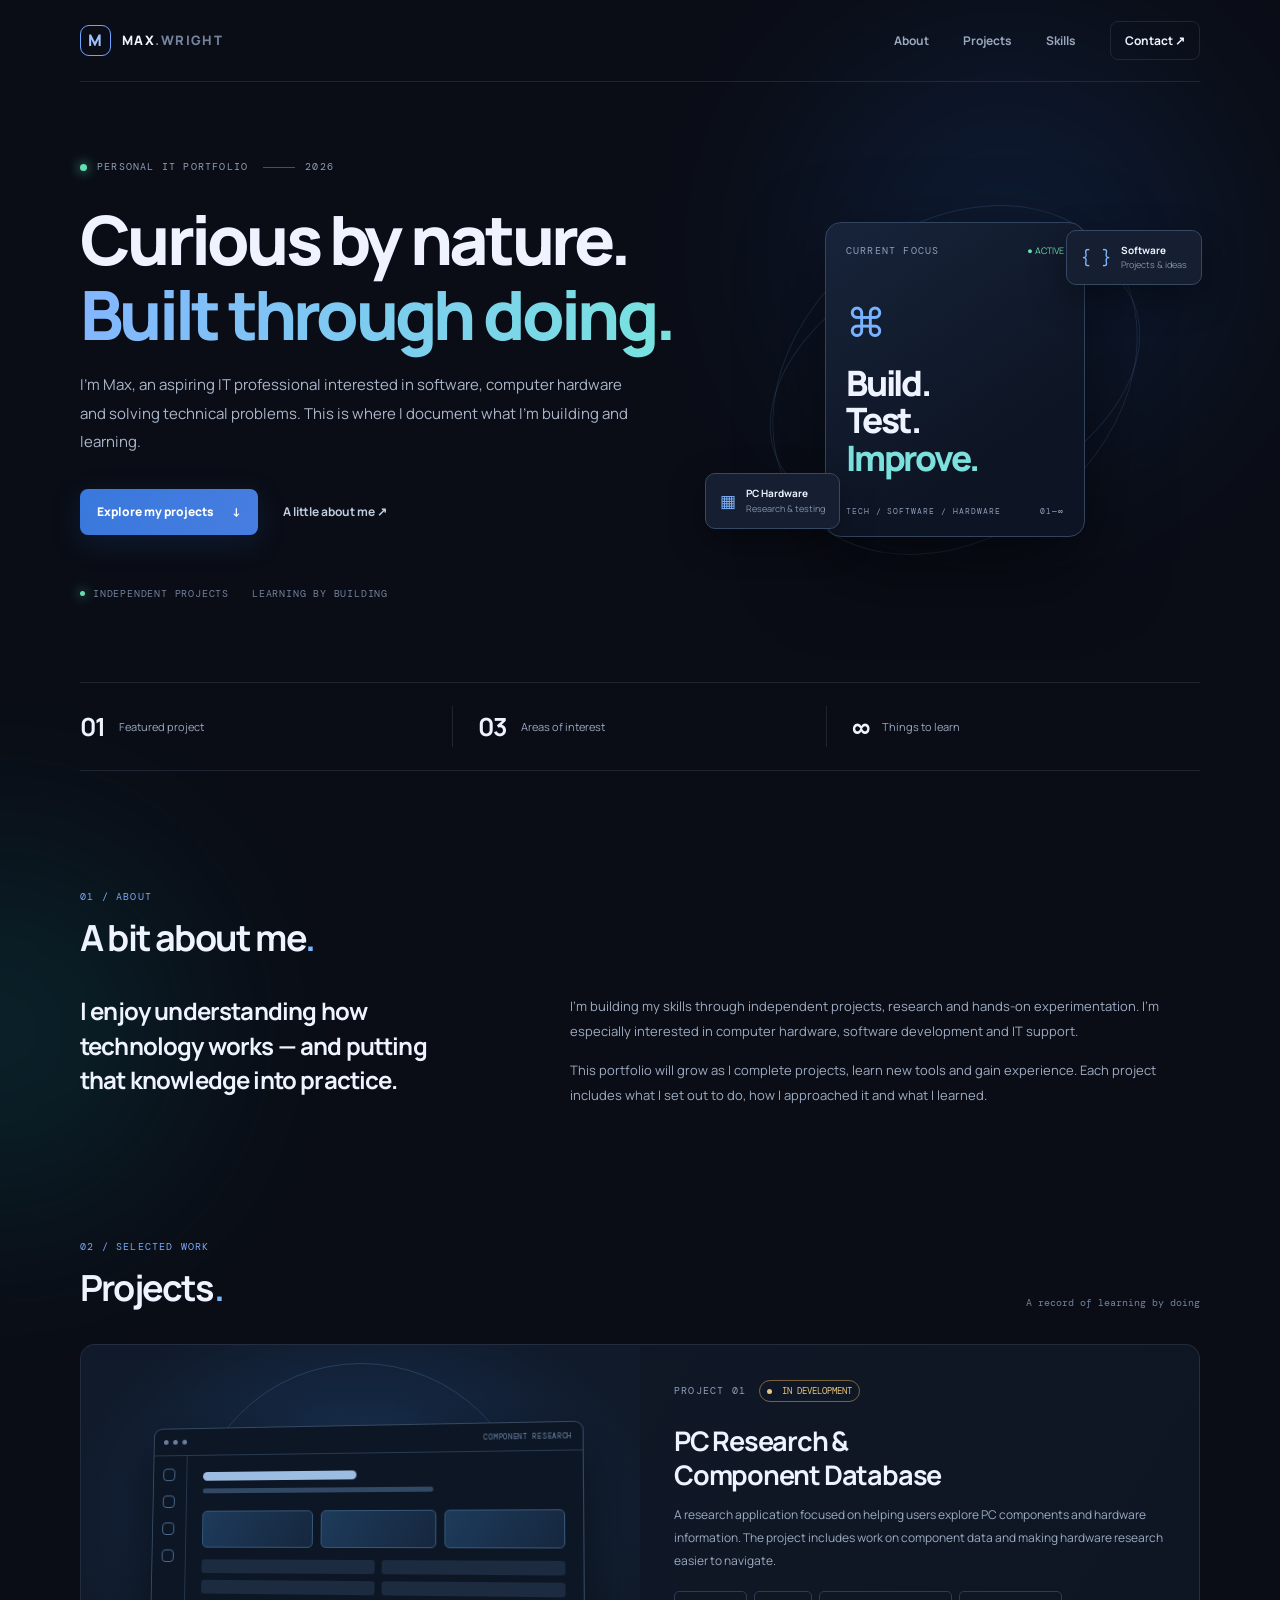
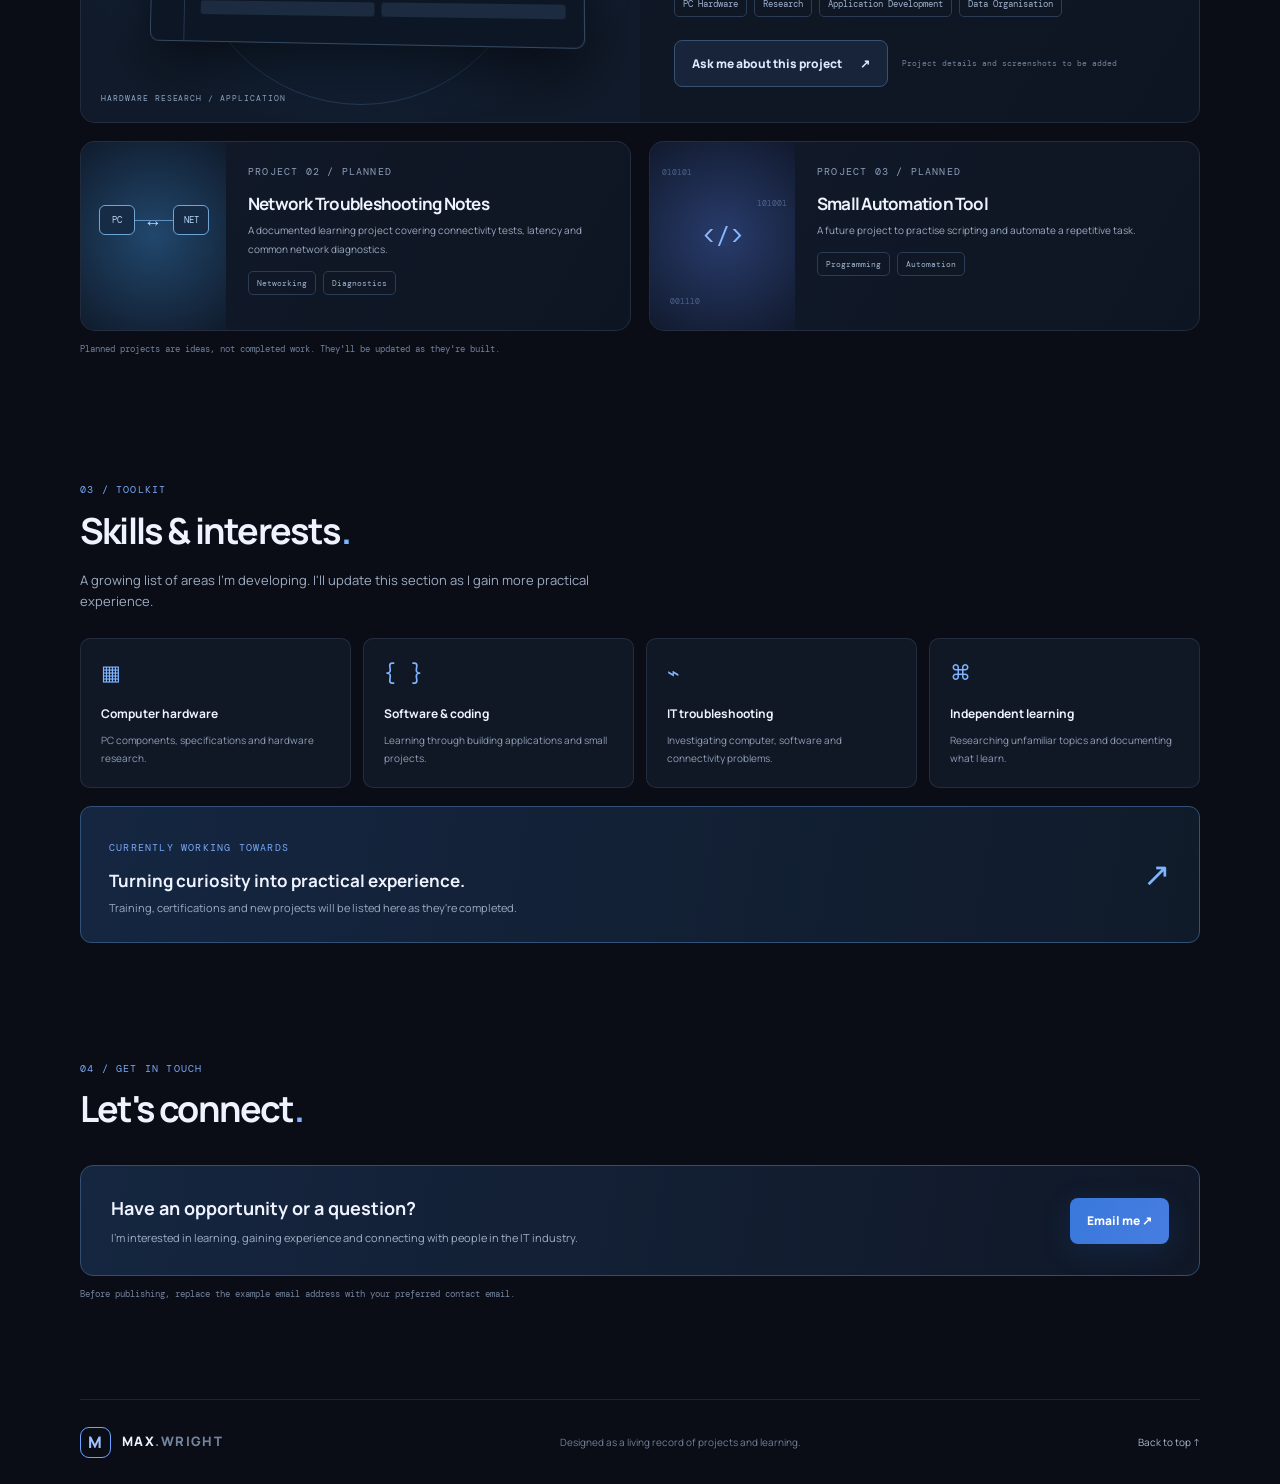
==== index.html @ 0bf6b8e7 "Add files via upload" ====
<!doctype html>
<html lang="en">
<head>
  <meta charset="utf-8">
  <meta name="viewport" content="width=device-width, initial-scale=1">
  <meta name="theme-color" content="#0a0d16">
  <meta name="description" content="Max Wright's IT portfolio — software projects, PC hardware research and technical learning.">
  <title>Max Wright's Portfolio</title>
  <link rel="preconnect" href="https://fonts.googleapis.com">
  <link rel="preconnect" href="https://fonts.gstatic.com" crossorigin>
  <link href="https://fonts.googleapis.com/css2?family=DM+Mono:wght@400;500&family=Manrope:wght@400;500;600;700;800&display=swap" rel="stylesheet">
  <link rel="stylesheet" href="styles.css">
</head>
<body>
  <div class="ambient ambient-one"></div>
  <div class="ambient ambient-two"></div>
  <header class="site-header">
    <a class="brand" href="#home" aria-label="Max Wright home"><span class="brand-mark">M</span><span>MAX<span class="muted">.WRIGHT</span></span></a>
    <button class="menu-toggle" id="menuToggle" aria-label="Open navigation" aria-expanded="false">☰</button>
    <nav class="nav" id="nav">
      <a href="#about">About</a><a href="#projects">Projects</a><a href="#skills">Skills</a><a href="#contact" class="nav-contact">Contact ↗</a>
    </nav>
  </header>

  <main id="home">
    <section class="hero section-wrap">
      <div class="hero-copy">
        <div class="eyebrow"><span class="status-dot"></span> PERSONAL IT PORTFOLIO <span class="eyebrow-line"></span> 2026</div>
        <h1>Curious by nature.<br><span class="gradient-text">Built through doing.</span></h1>
        <p class="hero-lead">I'm Max, an aspiring IT professional interested in software, computer hardware and solving technical problems. This is where I document what I'm building and learning.</p>
        <div class="hero-actions"><a class="button button-primary" href="#projects">Explore my projects <span>↓</span></a><a class="text-link" href="#about">A little about me <span>↗</span></a></div>
        <div class="hero-meta"><span><i class="mini-dot"></i> Independent projects</span><span>Learning by building</span></div>
      </div>
      <div class="hero-visual" aria-label="Abstract technology illustration">
        <div class="orbit orbit-a"></div><div class="orbit orbit-b"></div>
        <div class="core-card">
          <div class="core-top"><span class="core-label">CURRENT FOCUS</span><span class="core-live">● ACTIVE</span></div>
          <div class="core-symbol">⌘</div>
          <div class="core-title">Build.<br>Test.<br><span>Improve.</span></div>
          <div class="core-bottom"><span>TECH / SOFTWARE / HARDWARE</span><span>01—∞</span></div>
        </div>
        <div class="float-chip chip-code"><span class="chip-icon">{ }</span><span><b>Software</b><small>Projects & ideas</small></span></div>
        <div class="float-chip chip-hardware"><span class="chip-icon">▦</span><span><b>PC Hardware</b><small>Research & testing</small></span></div>
      </div>
    </section>

    <section class="stats section-wrap">
      <div><strong>01</strong><span>Featured project</span></div>
      <div><strong>03</strong><span>Areas of interest</span></div>
      <div><strong>∞</strong><span>Things to learn</span></div>
    </section>

    <section class="section-wrap section" id="about">
      <div class="section-heading"><span class="section-index">01 / ABOUT</span><h2>A bit about me<span class="accent">.</span></h2></div>
      <div class="about-grid">
        <p class="about-lead">I enjoy understanding how technology works — and putting that knowledge into practice.</p>
        <div class="about-copy"><p>I'm building my skills through independent projects, research and hands-on experimentation. I'm especially interested in computer hardware, software development and IT support.</p><p>This portfolio will grow as I complete projects, learn new tools and gain experience. Each project includes what I set out to do, how I approached it and what I learned.</p></div>
      </div>
    </section>

    <section class="section-wrap section" id="projects">
      <div class="section-heading section-heading-row"><div><span class="section-index">02 / SELECTED WORK</span><h2>Projects<span class="accent">.</span></h2></div><span class="section-note">A record of learning by doing</span></div>
      <article class="project-card featured">
        <div class="project-art pc-art">
          <div class="art-window">
            <div class="window-bar"><span></span><span></span><span></span><small>COMPONENT RESEARCH</small></div>
            <div class="mock-dashboard">
              <div class="mock-sidebar"><i></i><i></i><i></i><i></i></div>
              <div class="mock-main"><div class="mock-heading"></div><div class="mock-subheading"></div>
                <div class="mock-stats"><b></b><b></b><b></b></div>
                <div class="mock-table"><i></i><i></i><i></i><i></i><i></i><i></i></div>
              </div>
            </div>
          </div>
          <span class="art-caption">HARDWARE RESEARCH / APPLICATION</span>
        </div>
        <div class="project-info">
          <div class="project-topline"><span class="project-number">PROJECT 01</span><span class="status-pill"><i></i> IN DEVELOPMENT</span></div>
          <h3>PC Research &<br>Component Database</h3>
          <p>A research application focused on helping users explore PC components and hardware information. The project includes work on component data and making hardware research easier to navigate.</p>
          <div class="tag-list"><span>PC Hardware</span><span>Research</span><span>Application Development</span><span>Data Organisation</span></div>
          <div class="project-actions"><a class="button button-secondary" href="#contact">Ask me about this project <span>↗</span></a><span class="project-footnote">Project details and screenshots to be added</span></div>
        </div>
      </article>
      <div class="project-grid">
        <article class="project-card compact">
          <div class="mini-art network-art"><div class="network-node n1">PC</div><div class="network-node n2">↔</div><div class="network-node n3">NET</div><div class="network-line"></div></div>
          <div class="project-info"><span class="project-number">PROJECT 02 / PLANNED</span><h3>Network Troubleshooting Notes</h3><p>A documented learning project covering connectivity tests, latency and common network diagnostics.</p><div class="tag-list"><span>Networking</span><span>Diagnostics</span></div></div>
        </article>
        <article class="project-card compact">
          <div class="mini-art code-art"><span>&lt;/&gt;</span><i>010101</i><i>101001</i><i>001110</i></div>
          <div class="project-info"><span class="project-number">PROJECT 03 / PLANNED</span><h3>Small Automation Tool</h3><p>A future project to practise scripting and automate a repetitive task.</p><div class="tag-list"><span>Programming</span><span>Automation</span></div></div>
        </article>
      </div>
      <p class="disclaimer">Planned projects are ideas, not completed work. They'll be updated as they're built.</p>
    </section>

    <section class="section-wrap section" id="skills">
      <div class="section-heading"><span class="section-index">03 / TOOLKIT</span><h2>Skills & interests<span class="accent">.</span></h2></div>
      <p class="section-intro">A growing list of areas I'm developing. I'll update this section as I gain more practical experience.</p>
      <div class="skills-grid">
        <div class="skill-box"><span class="skill-icon">▦</span><h3>Computer hardware</h3><p>PC components, specifications and hardware research.</p></div>
        <div class="skill-box"><span class="skill-icon">{ }</span><h3>Software & coding</h3><p>Learning through building applications and small projects.</p></div>
        <div class="skill-box"><span class="skill-icon">⌁</span><h3>IT troubleshooting</h3><p>Investigating computer, software and connectivity problems.</p></div>
        <div class="skill-box"><span class="skill-icon">⌘</span><h3>Independent learning</h3><p>Researching unfamiliar topics and documenting what I learn.</p></div>
      </div>
      <div class="learning-banner"><div><span class="section-index">CURRENTLY WORKING TOWARDS</span><h3>Turning curiosity into practical experience.</h3><p>Training, certifications and new projects will be listed here as they're completed.</p></div><span class="learning-mark">↗</span></div>
    </section>

    <section class="section-wrap section contact-section" id="contact">
      <div class="section-heading"><span class="section-index">04 / GET IN TOUCH</span><h2>Let's connect<span class="accent">.</span></h2></div>
      <div class="contact-panel"><div><h3>Have an opportunity or a question?</h3><p>I'm interested in learning, gaining experience and connecting with people in the IT industry.</p></div><a class="button button-primary" href="mailto:YOUR_EMAIL@example.com">Email me ↗</a></div>
      <p class="contact-note">Before publishing, replace the example email address with your preferred contact email.</p>
    </section>
  </main>

  <footer class="footer section-wrap"><a class="brand" href="#home"><span class="brand-mark">M</span><span>MAX<span class="muted">.WRIGHT</span></span></a><span>Designed as a living record of projects and learning.</span><a href="#home">Back to top ↑</a></footer>
  <script src="script.js"></script>
</body>
</html>
---- styles.css ----
:root{--bg:#0a0d16;--panel:#101625;--panel2:#131c2d;--line:rgba(159,179,211,.14);--text:#eef3ff;--muted:#9aa8bf;--blue:#70a5ff;--cyan:#6de2df;--font:'Manrope',sans-serif;--mono:'DM Mono',monospace}
*{box-sizing:border-box}html{scroll-behavior:smooth;scroll-padding-top:90px}body{margin:0;background:var(--bg);color:var(--text);font-family:var(--font);line-height:1.65;overflow-x:hidden}a{color:inherit;text-decoration:none}.ambient{position:absolute;pointer-events:none;filter:blur(90px);opacity:.14;border-radius:50%;z-index:-1}.ambient-one{width:420px;height:420px;background:#2768cf;top:40px;right:5%}.ambient-two{width:360px;height:360px;background:#0a9b9b;top:850px;left:-180px}.section-wrap,.site-header{width:min(1120px,calc(100% - 48px));margin-inline:auto}.site-header{height:82px;display:flex;align-items:center;justify-content:space-between;border-bottom:1px solid var(--line);position:relative;z-index:5}.brand{display:flex;align-items:center;gap:11px;font-weight:800;letter-spacing:.11em;font-size:13px}.brand-mark{width:31px;height:31px;border:1px solid #6da3ff;border-radius:9px;display:grid;place-items:center;color:#9fc2ff;font-size:16px}.muted{color:#75849e}.nav{display:flex;align-items:center;gap:34px;color:var(--muted);font-size:12px;font-weight:700}.nav a:hover,.text-link:hover,.footer a:hover{color:white}.nav-contact{border:1px solid var(--line);padding:9px 14px;border-radius:8px;color:var(--text)}.menu-toggle{display:none;background:none;color:white;border:0;font-size:22px}.hero{min-height:600px;display:grid;grid-template-columns:1.1fr .9fr;align-items:center;gap:30px;padding-top:65px;padding-bottom:70px}.eyebrow,.section-index,.project-number,.art-caption,.core-label,.core-bottom,.project-footnote{font-family:var(--mono);font-size:10px;letter-spacing:.12em;color:#8d9db8}.eyebrow{display:flex;align-items:center;gap:10px}.status-dot,.mini-dot{width:7px;height:7px;border-radius:50%;background:#65dfb1;box-shadow:0 0 12px #65dfb1}.eyebrow-line{width:32px;height:1px;background:#42516b;margin-left:5px}.hero h1{font-size:clamp(42px,5.4vw,68px);line-height:1.1;letter-spacing:-.055em;margin:26px 0 20px;font-weight:800}.gradient-text{background:linear-gradient(100deg,#83b5ff,#78e3df);-webkit-background-clip:text;background-clip:text;color:transparent}.hero-lead{max-width:570px;color:#aab6ca;font-size:15px;line-height:1.9}.hero-actions{display:flex;align-items:center;gap:25px;margin-top:32px}.button{display:inline-flex;align-items:center;gap:18px;padding:13px 17px;border-radius:8px;font-size:12px;font-weight:800;transition:.2s transform,.2s background}.button:hover{transform:translateY(-2px)}.button-primary{background:linear-gradient(110deg,#3978dc,#477de0);color:white;box-shadow:0 8px 30px #2358a633}.button-secondary{border:1px solid #385071;background:#17243a;color:#dce9ff}.text-link{font-size:12px;font-weight:700;color:#c0cce0}.hero-meta{display:flex;gap:23px;margin-top:52px;color:#71819c;font:10px var(--mono);text-transform:uppercase;letter-spacing:.08em}.hero-meta span{display:flex;align-items:center;gap:8px}.mini-dot{width:5px;height:5px}.hero-visual{height:430px;position:relative;display:grid;place-items:center}.orbit{position:absolute;border:1px solid rgba(115,160,225,.16);border-radius:50%;transform:rotate(-24deg)}.orbit-a{width:390px;height:250px}.orbit-b{width:310px;height:400px;transform:rotate(50deg)}.core-card{width:260px;height:315px;border:1px solid #33445f;border-radius:16px;background:linear-gradient(145deg,#17243a,#0d1423 72%);padding:20px;box-shadow:0 30px 80px #0008;position:relative;z-index:1}.core-top,.core-bottom{display:flex;justify-content:space-between;align-items:center}.core-live{font-size:9px;color:#6ee0b1}.core-symbol{font-size:40px;color:#79b3ff;margin-top:29px}.core-title{font-size:35px;line-height:1.08;letter-spacing:-.06em;font-weight:800;margin-top:10px}.core-title span{color:#7ce1dd}.core-bottom{position:absolute;bottom:18px;left:20px;right:20px;font-size:8px}.float-chip{position:absolute;z-index:2;background:#151f31;border:1px solid #364864;border-radius:10px;padding:11px 14px;display:flex;gap:10px;align-items:center;box-shadow:0 12px 35px #0006}.float-chip b,.float-chip small{display:block}.float-chip b{font-size:10px}.float-chip small{font-size:9px;color:#8292ad}.chip-icon{font:17px var(--mono);color:#80b6ff}.chip-code{top:65px;right:-2px}.chip-hardware{bottom:66px;left:-5px}.stats{display:grid;grid-template-columns:repeat(3,1fr);border-top:1px solid var(--line);border-bottom:1px solid var(--line);padding:23px 0}.stats div{display:flex;align-items:center;gap:14px;border-right:1px solid var(--line);padding-left:25px}.stats div:first-child{padding-left:0}.stats div:last-child{border:0}.stats strong{font-size:25px;letter-spacing:-.05em}.stats span{font-size:11px;color:var(--muted)}.section{padding-top:110px}.section-heading{margin-bottom:35px}.section-index{color:#78a8f5}.section-heading h2{font-size:36px;letter-spacing:-.05em;margin:8px 0 0;line-height:1.2}.accent{color:#78b7ff}.about-grid{display:grid;grid-template-columns:.8fr 1.2fr;gap:70px}.about-lead{font-size:24px;line-height:1.45;letter-spacing:-.035em;font-weight:700;margin:0;max-width:390px}.about-copy{color:#9eacc2;font-size:13px;line-height:1.95}.about-copy p{margin:0 0 13px}.section-heading-row{display:flex;justify-content:space-between;align-items:end}.section-note{font:10px var(--mono);color:#73839e}.project-card{background:linear-gradient(120deg,#111a2a,#0e1522);border:1px solid var(--line);border-radius:15px;overflow:hidden}.featured{display:grid;grid-template-columns:1fr 1fr;min-height:350px}.project-art{min-height:350px;display:grid;place-items:center;position:relative;overflow:hidden;background:radial-gradient(ellipse at 50% 45%,#244c7c 0,#142640 40%,#101a2a 75%)}.pc-art:before{content:"";position:absolute;width:340px;height:340px;border:1px solid #5c8cc344;border-radius:50%}.art-window{width:78%;height:220px;border:1px solid #58769b88;border-radius:9px;background:#0d1625;box-shadow:0 22px 55px #0009;position:relative;z-index:1;transform:perspective(800px) rotateY(-8deg) rotateX(3deg);overflow:hidden}.window-bar{height:28px;border-bottom:1px solid #283a53;display:flex;align-items:center;gap:5px;padding:0 10px}.window-bar span{width:5px;height:5px;border-radius:50%;background:#66809f}.window-bar small{margin-left:auto;font:7px var(--mono);color:#6f8aaa;letter-spacing:.1em}.mock-dashboard{display:flex;height:calc(100% - 28px)}.mock-sidebar{width:36px;border-right:1px solid #26374f;padding:13px 10px;display:flex;flex-direction:column;gap:15px}.mock-sidebar i{width:13px;height:13px;border:1px solid #4b6b91;border-radius:4px}.mock-main{flex:1;padding:17px}.mock-heading{width:44%;height:9px;border-radius:5px;background:#9cbce2}.mock-subheading{width:65%;height:5px;border-radius:4px;background:#314965;margin-top:8px}.mock-stats{display:flex;gap:8px;margin-top:18px}.mock-stats b{height:38px;flex:1;background:linear-gradient(120deg,#1d3b5b,#16273e);border:1px solid #365879;border-radius:5px}.mock-table{display:grid;grid-template-columns:repeat(2,1fr);gap:7px;margin-top:12px}.mock-table i{height:14px;background:#1c2b40;border-radius:3px}.art-caption{position:absolute;bottom:17px;left:20px;font-size:8px;color:#90a9c8}.project-info{padding:35px 34px;display:flex;flex-direction:column;align-items:flex-start}.project-topline{display:flex;align-items:center;gap:13px;flex-wrap:wrap}.status-pill{font:9px var(--mono);color:#e9c47e;border:1px solid #7a633c;padding:4px 7px;border-radius:30px}.status-pill i{display:inline-block;width:5px;height:5px;border-radius:50%;background:#e9c47e;margin-right:5px}.project-info h3{font-size:27px;line-height:1.25;letter-spacing:-.045em;margin:22px 0 13px}.project-info p{font-size:12px;color:#9baac0;line-height:1.9;margin:0 0 18px}.tag-list{display:flex;flex-wrap:wrap;gap:7px}.tag-list span{font:9px var(--mono);padding:6px 8px;border:1px solid #2b3c55;border-radius:5px;color:#9fb2cd}.project-actions{display:flex;align-items:center;gap:14px;flex-wrap:wrap;margin-top:auto;padding-top:23px}.project-footnote{font-size:8px;letter-spacing:0;color:#74849d}.project-grid{display:grid;grid-template-columns:1fr 1fr;gap:18px;margin-top:18px}.compact{display:grid;grid-template-columns:145px 1fr;min-height:190px}.mini-art{position:relative;display:grid;place-items:center;overflow:hidden;background:#142238}.network-art{background:radial-gradient(circle,#21476c,#101b2c)}.network-node{width:36px;height:30px;border:1px solid #6da5d5;border-radius:6px;display:grid;place-items:center;font:9px var(--mono);color:#b9d8f8;position:absolute;z-index:2;background:#162b45}.n1{left:18px;top:63px}.n2{left:54px;top:65px;border:0;background:none;font-size:18px}.n3{right:17px;top:63px}.network-line{position:absolute;width:100px;height:1px;background:#5e92c3;top:78px}.code-art{background:radial-gradient(circle,#283c6c,#11192d);font:23px var(--mono);color:#8ab9ff}.code-art i{position:absolute;font:8px var(--mono);color:#6682ad;opacity:.65}.code-art i:nth-child(2){top:25px;left:12px}.code-art i:nth-child(3){right:8px;top:56px}.code-art i:nth-child(4){bottom:24px;left:20px}.compact .project-info{padding:22px}.compact .project-info h3{font-size:17px;margin:12px 0 7px}.compact .project-info p{font-size:10px;margin-bottom:12px}.compact .tag-list span{font-size:8px}.disclaimer{color:#71819a;font:9px var(--mono);margin-top:12px}.section-intro{color:#9eacc2;font-size:13px;max-width:560px;margin:-17px 0 25px}.skills-grid{display:grid;grid-template-columns:repeat(4,1fr);gap:12px}.skill-box{padding:20px;border:1px solid var(--line);border-radius:10px;background:#101725}.skill-icon{font:21px var(--mono);color:#7fb4ff}.skill-box h3{font-size:12px;margin:17px 0 7px}.skill-box p{font-size:10px;color:#8f9fb7;line-height:1.8;margin:0}.learning-banner{margin-top:18px;padding:25px 28px;border:1px solid #315276;border-radius:11px;background:linear-gradient(100deg,#152641,#101b2a);display:flex;justify-content:space-between;align-items:center}.learning-banner h3{font-size:17px;margin:8px 0 4px}.learning-banner p{font-size:11px;color:#9cacc2;margin:0}.learning-mark{font-size:33px;color:#7eb5ff}.contact-section{padding-bottom:90px}.contact-panel{border:1px solid #344d70;border-radius:13px;padding:28px 30px;background:linear-gradient(100deg,#152640,#101827);display:flex;justify-content:space-between;align-items:center;gap:25px}.contact-panel h3{font-size:18px;margin:0 0 5px}.contact-panel p{font-size:11px;color:#a1b0c5;margin:0}.contact-note{font:9px var(--mono);color:#74849d;margin-top:12px}.footer{border-top:1px solid var(--line);min-height:85px;display:flex;align-items:center;justify-content:space-between;color:#71819a;font-size:10px}.footer .brand{color:#eaf1ff}.footer>a:last-child{color:#a8b7cd}
@media(max-width:800px){.hero{grid-template-columns:1fr;padding-top:65px}.hero-visual{height:360px;max-width:500px;width:100%;margin:auto}.hero-copy{position:relative;z-index:2}.featured{grid-template-columns:1fr}.project-art{min-height:270px}.project-info{min-height:310px}.skills-grid{grid-template-columns:repeat(2,1fr)}.about-grid{gap:30px}.compact{grid-template-columns:115px 1fr}.compact .project-info{padding:17px}}
@media(max-width:600px){.section-wrap,.site-header{width:min(100% - 34px,1120px)}.site-header{height:70px}.menu-toggle{display:block}.nav{display:none;position:absolute;top:69px;left:0;right:0;padding:17px;background:#111a2a;border:1px solid var(--line);border-radius:0 0 10px 10px;flex-direction:column;align-items:stretch;gap:16px}.nav.open{display:flex}.nav-contact{text-align:center}.hero{min-height:0;padding-top:62px;padding-bottom:45px}.hero h1{font-size:43px}.hero-lead{font-size:13px}.hero-actions{gap:17px;flex-wrap:wrap}.hero-meta{margin-top:35px;gap:12px;font-size:8px}.hero-visual{height:330px}.orbit-a{width:300px;height:205px}.orbit-b{width:250px;height:330px}.core-card{transform:scale(.88)}.chip-code{right:0;top:35px}.chip-hardware{left:0;bottom:40px}.stats{padding:18px 0}.stats div{padding-left:10px;gap:7px;flex-direction:column;align-items:flex-start}.stats strong{font-size:21px}.stats span{font-size:9px}.section{padding-top:78px}.section-heading h2{font-size:31px}.about-grid{grid-template-columns:1fr;gap:13px}.about-lead{font-size:21px}.section-heading-row{align-items:flex-start}.section-note{display:none}.project-info{padding:25px 21px}.project-info h3{font-size:24px}.project-grid{grid-template-columns:1fr}.compact{grid-template-columns:105px 1fr;min-height:180px}.compact .project-info h3{font-size:15px}.skills-grid{gap:8px}.skill-box{padding:14px}.learning-banner{padding:20px}.learning-banner h3{font-size:15px}.contact-panel{align-items:flex-start;flex-direction:column;padding:23px}.footer{padding:20px 0;gap:12px;flex-wrap:wrap}.footer>span{order:3;width:100%}}
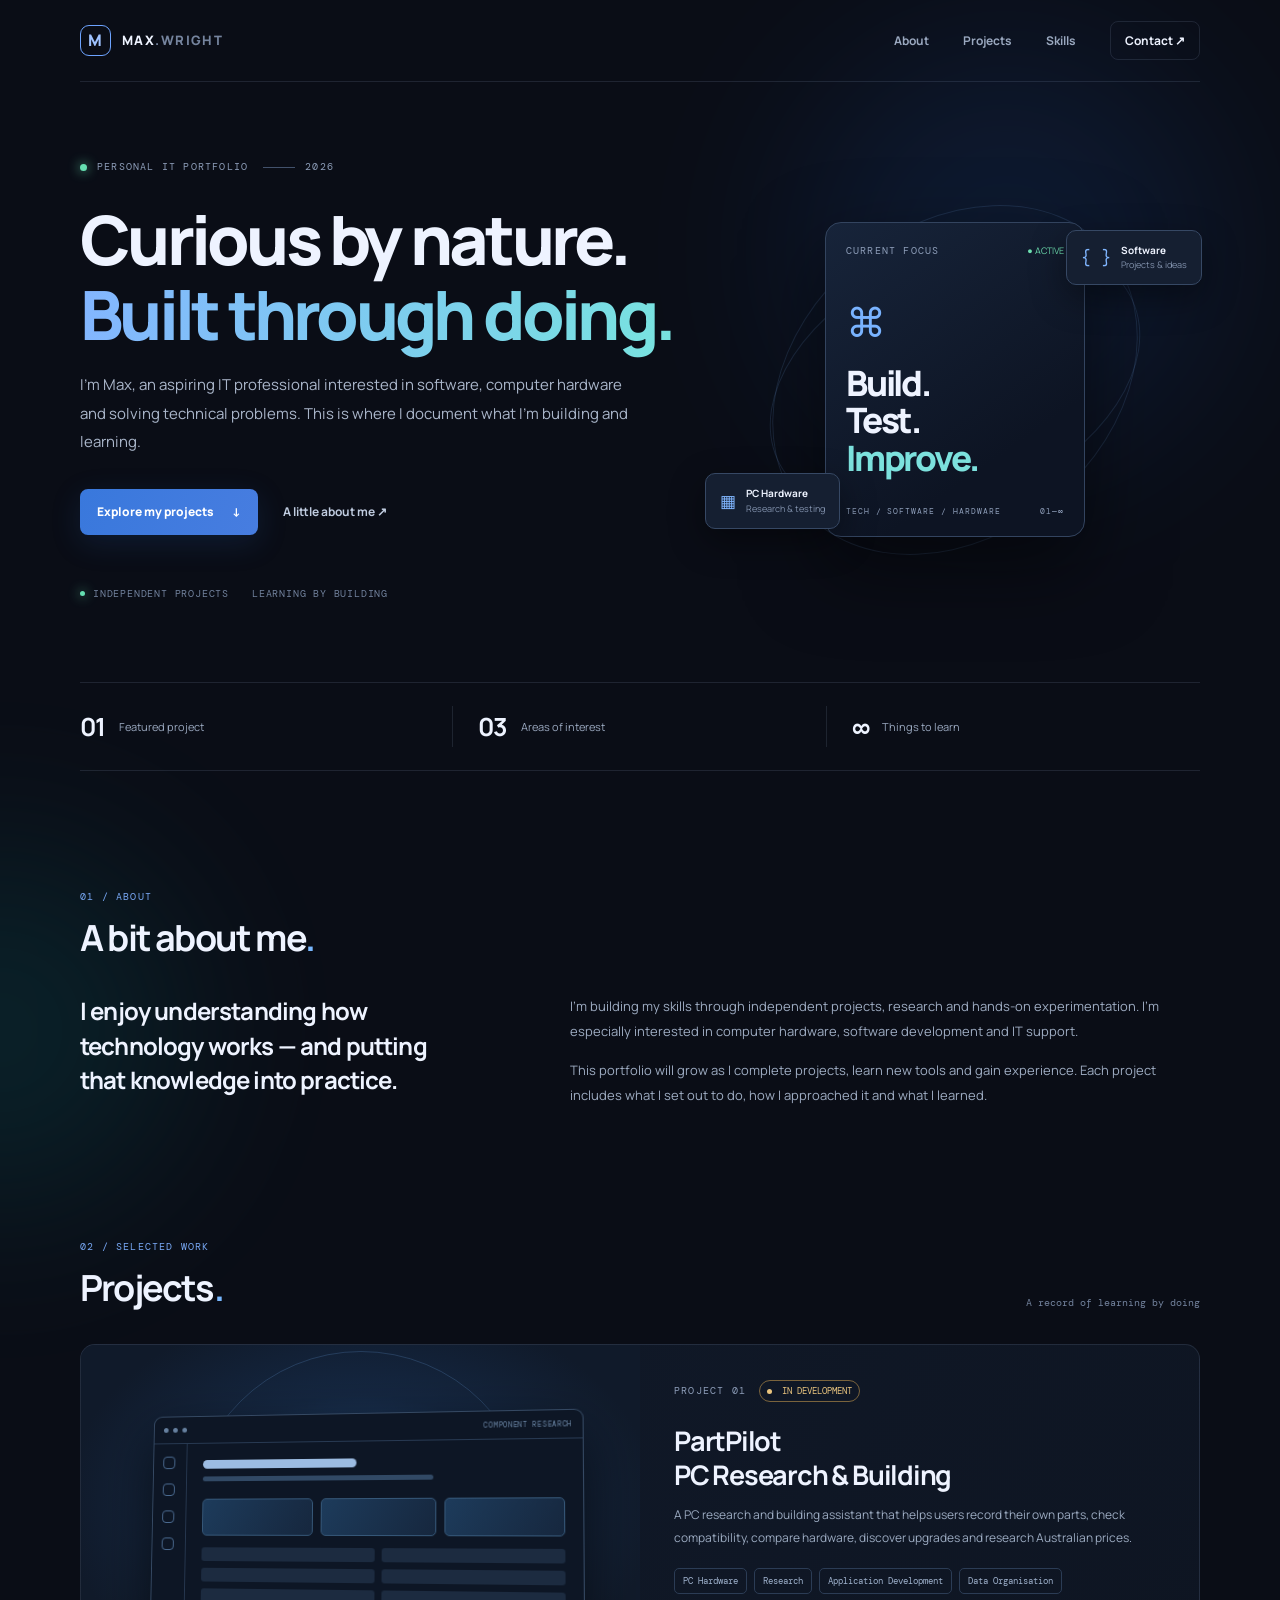
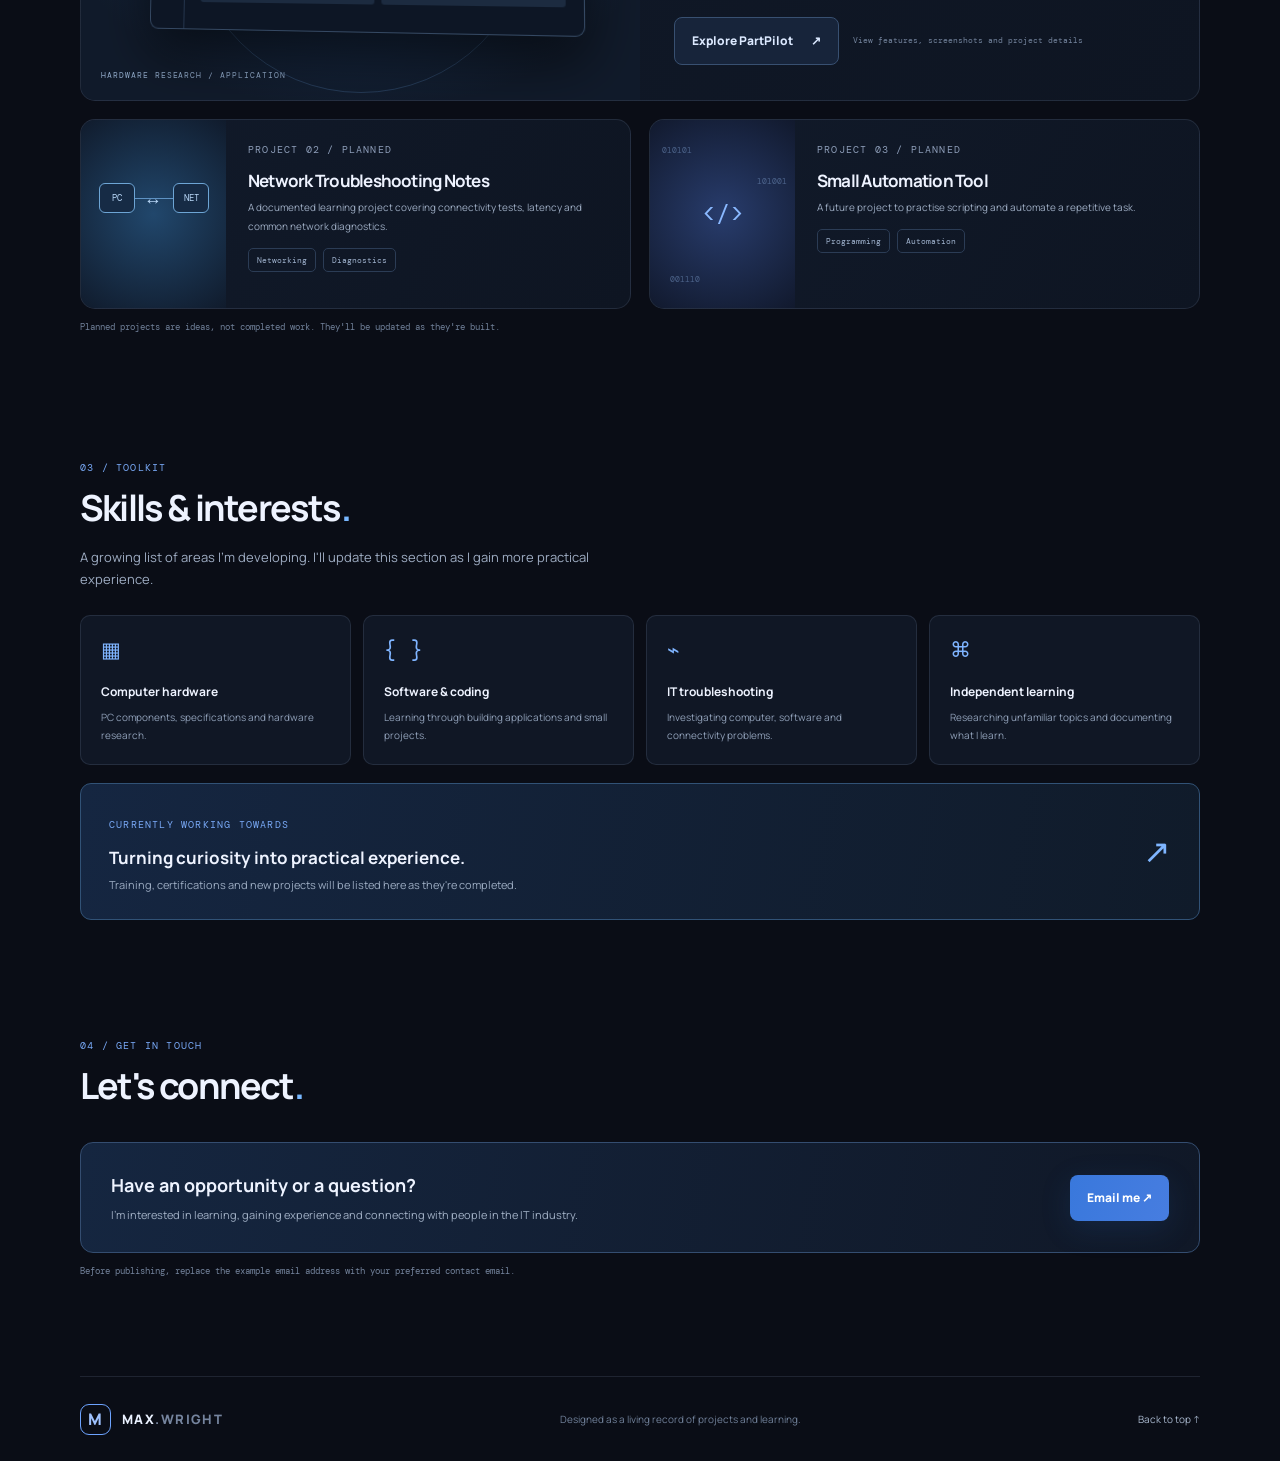
==== commit f93eba85: "Link featured PartPilot project to detail page" ====
--- a/index.html
+++ b/index.html
@@ -76,10 +76,10 @@
         </div>
         <div class="project-info">
           <div class="project-topline"><span class="project-number">PROJECT 01</span><span class="status-pill"><i></i> IN DEVELOPMENT</span></div>
-          <h3>PC Research &<br>Component Database</h3>
-          <p>A research application focused on helping users explore PC components and hardware information. The project includes work on component data and making hardware research easier to navigate.</p>
+          <h3>PartPilot<br>PC Research & Building</h3>
+          <p>A PC research and building assistant that helps users record their own parts, check compatibility, compare hardware, discover upgrades and research Australian prices.</p>
           <div class="tag-list"><span>PC Hardware</span><span>Research</span><span>Application Development</span><span>Data Organisation</span></div>
-          <div class="project-actions"><a class="button button-secondary" href="#contact">Ask me about this project <span>↗</span></a><span class="project-footnote">Project details and screenshots to be added</span></div>
+          <div class="project-actions"><a class="button button-secondary" href="partpilot.html">Explore PartPilot <span>↗</span></a><span class="project-footnote">View features, screenshots and project details</span></div>
         </div>
       </article>
       <div class="project-grid">
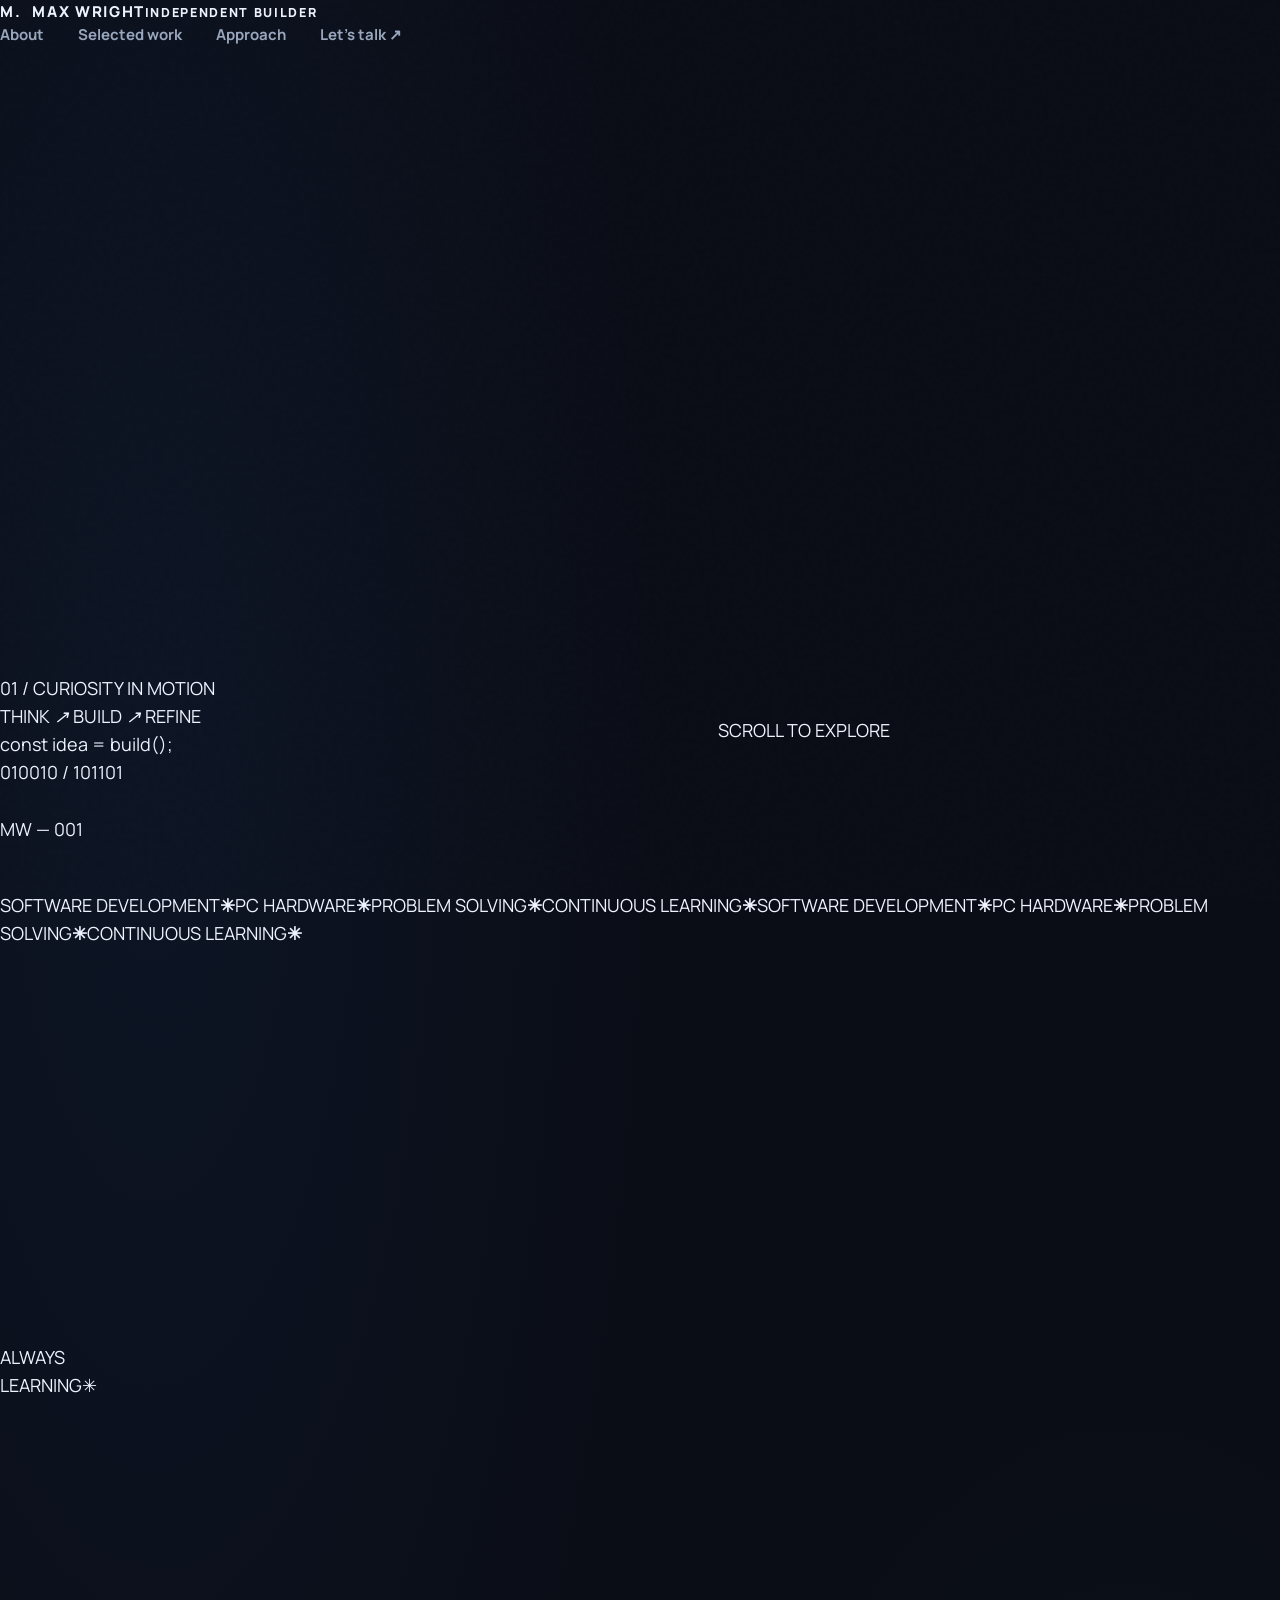
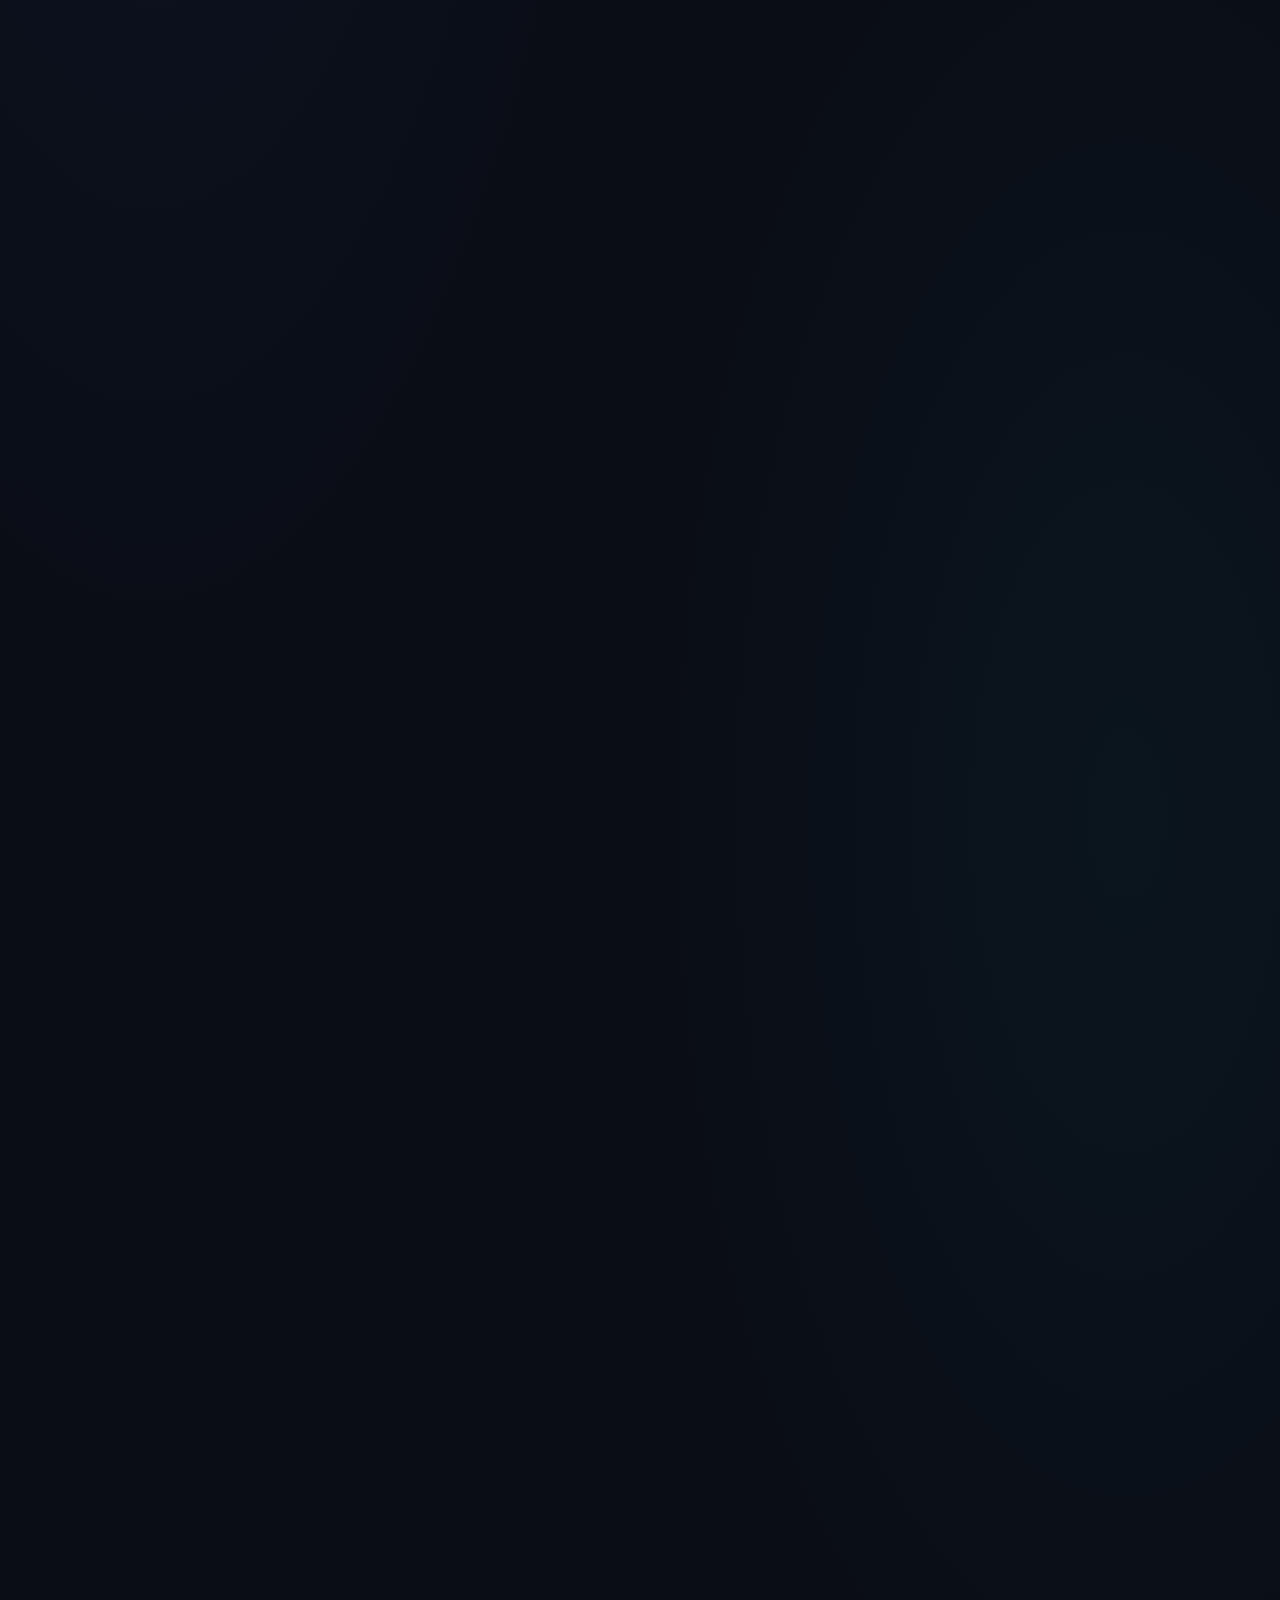
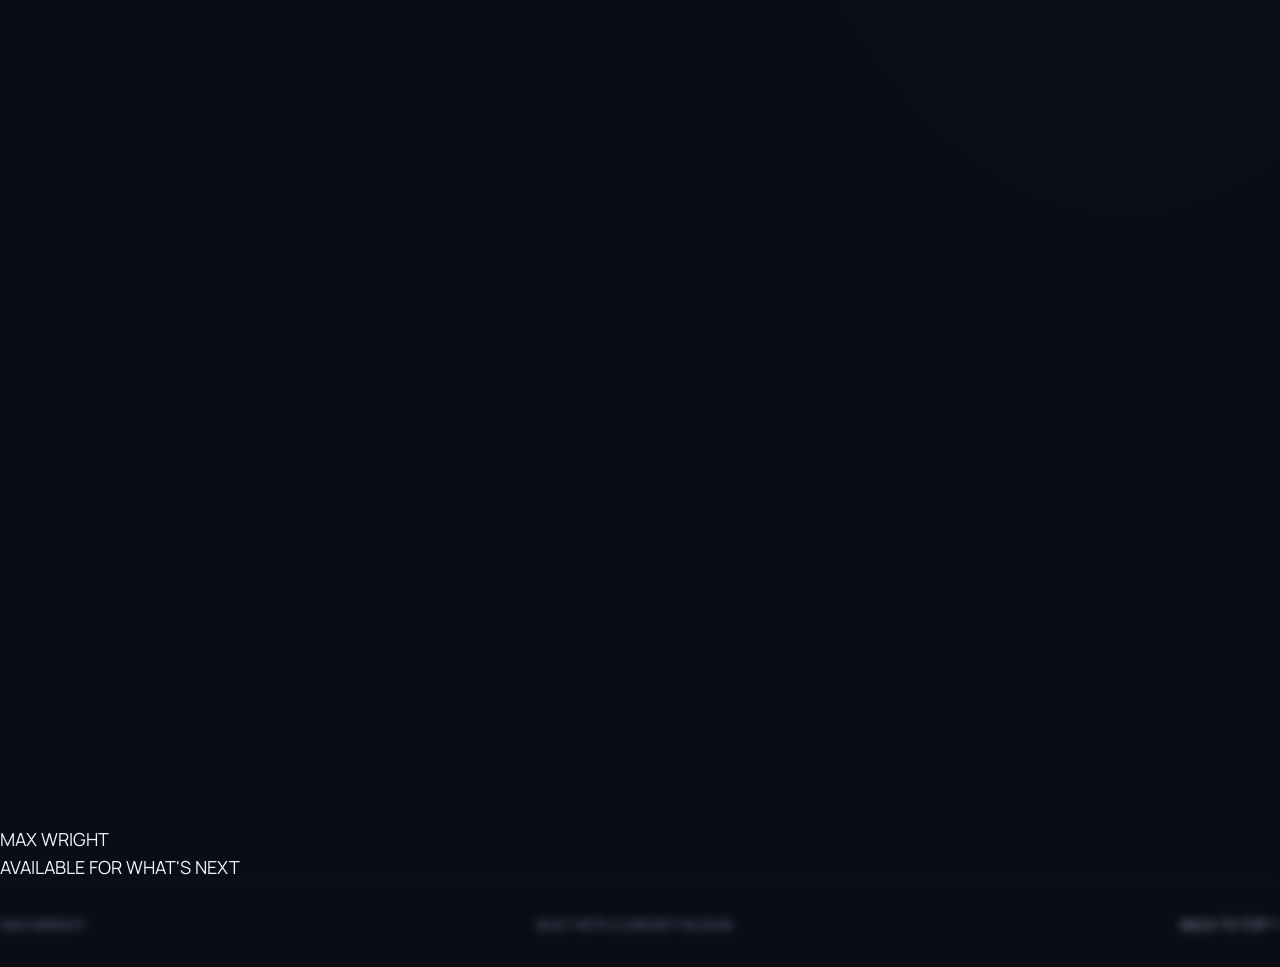
==== commit 41522335: "Redesign portfolio with immersive premium experience" ====
--- a/index.html
+++ b/index.html
@@ -3,118 +3,105 @@
 <head>
   <meta charset="utf-8">
   <meta name="viewport" content="width=device-width, initial-scale=1">
-  <meta name="theme-color" content="#0a0d16">
-  <meta name="description" content="Max Wright's IT portfolio — software projects, PC hardware research and technical learning.">
-  <title>Max Wright's Portfolio</title>
+  <meta name="theme-color" content="#08090d">
+  <meta name="description" content="Max Wright — independent IT projects, software experiments and hardware research.">
+  <title>Max Wright — Digital Portfolio</title>
   <link rel="preconnect" href="https://fonts.googleapis.com">
   <link rel="preconnect" href="https://fonts.gstatic.com" crossorigin>
-  <link href="https://fonts.googleapis.com/css2?family=DM+Mono:wght@400;500&family=Manrope:wght@400;500;600;700;800&display=swap" rel="stylesheet">
+  <link href="https://fonts.googleapis.com/css2?family=DM+Mono:wght@400;500&family=Manrope:wght@400;500;600;700;800&family=Space+Grotesk:wght@400;500;600;700&display=swap" rel="stylesheet">
   <link rel="stylesheet" href="styles.css">
 </head>
 <body>
-  <div class="ambient ambient-one"></div>
-  <div class="ambient ambient-two"></div>
-  <header class="site-header">
-    <a class="brand" href="#home" aria-label="Max Wright home"><span class="brand-mark">M</span><span>MAX<span class="muted">.WRIGHT</span></span></a>
-    <button class="menu-toggle" id="menuToggle" aria-label="Open navigation" aria-expanded="false">☰</button>
+  <div class="noise" aria-hidden="true"></div>
+  <div class="cursor-glow" aria-hidden="true"></div>
+  <div class="scroll-progress" aria-hidden="true"><span></span></div>
+
+  <header class="header">
+    <a class="brand" href="#home" aria-label="Max Wright home"><span class="brand-symbol">M<span>.</span></span><span class="brand-name">MAX WRIGHT<small>INDEPENDENT BUILDER</small></span></a>
+    <button class="menu-toggle" id="menuToggle" aria-label="Open navigation" aria-expanded="false"><span></span><span></span></button>
     <nav class="nav" id="nav">
-      <a href="#about">About</a><a href="#projects">Projects</a><a href="#skills">Skills</a><a href="#contact" class="nav-contact">Contact ↗</a>
+      <a href="#about">About</a><a href="#work">Selected work</a><a href="#approach">Approach</a><a href="#contact" class="nav-cta">Let's talk <span>↗</span></a>
     </nav>
   </header>
 
   <main id="home">
-    <section class="hero section-wrap">
-      <div class="hero-copy">
-        <div class="eyebrow"><span class="status-dot"></span> PERSONAL IT PORTFOLIO <span class="eyebrow-line"></span> 2026</div>
-        <h1>Curious by nature.<br><span class="gradient-text">Built through doing.</span></h1>
-        <p class="hero-lead">I'm Max, an aspiring IT professional interested in software, computer hardware and solving technical problems. This is where I document what I'm building and learning.</p>
-        <div class="hero-actions"><a class="button button-primary" href="#projects">Explore my projects <span>↓</span></a><a class="text-link" href="#about">A little about me <span>↗</span></a></div>
-        <div class="hero-meta"><span><i class="mini-dot"></i> Independent projects</span><span>Learning by building</span></div>
+    <section class="hero">
+      <div class="hero-grid"></div>
+      <div class="hero-content">
+        <div class="eyebrow reveal"><span class="eyebrow-dot"></span> PORTFOLIO / 2026 <span class="eyebrow-rule"></span> AUSTRALIA</div>
+        <h1 class="hero-title reveal">I make ideas<br> <span class="outline-word">work</span><span class="hero-period">.</span><br><span class="hero-title-last">Then make them better<span class="hero-period">.</span></span></h1>
+        <div class="hero-bottom reveal">
+          <p>I'm Max Wright, an aspiring IT professional who enjoys turning curiosity into practical projects, exploring how technology works and finding better ways to solve problems.</p>
+          <a class="round-link" href="#work" aria-label="Explore selected work"><span>EXPLORE<br>MY WORK</span><b>↓</b></a>
+        </div>
       </div>
-      <div class="hero-visual" aria-label="Abstract technology illustration">
-        <div class="orbit orbit-a"></div><div class="orbit orbit-b"></div>
-        <div class="core-card">
-          <div class="core-top"><span class="core-label">CURRENT FOCUS</span><span class="core-live">● ACTIVE</span></div>
-          <div class="core-symbol">⌘</div>
-          <div class="core-title">Build.<br>Test.<br><span>Improve.</span></div>
-          <div class="core-bottom"><span>TECH / SOFTWARE / HARDWARE</span><span>01—∞</span></div>
-        </div>
-        <div class="float-chip chip-code"><span class="chip-icon">{ }</span><span><b>Software</b><small>Projects & ideas</small></span></div>
-        <div class="float-chip chip-hardware"><span class="chip-icon">▦</span><span><b>PC Hardware</b><small>Research & testing</small></span></div>
+      <div class="hero-art" aria-label="Abstract animated three dimensional digital sculpture">
+        <div class="art-halo halo-one"></div><div class="art-halo halo-two"></div>
+        <div class="orbital orbital-one"></div><div class="orbital orbital-two"></div>
+        <div class="sculpture"><div class="sculpture-core"></div><div class="sculpture-ring ring-one"></div><div class="sculpture-ring ring-two"></div><div class="sculpture-ring ring-three"></div><div class="sculpture-shine"></div></div>
+        <div class="art-label label-top"><span>01 /</span> CURIOSITY IN MOTION</div>
+        <div class="art-label label-bottom">THINK <i>↗</i> BUILD <i>↗</i> REFINE</div>
+        <div class="floating-code code-one">const idea = build();</div><div class="floating-code code-two">010010 / 101101</div>
+      </div>
+      <div class="hero-scroll"><span>SCROLL TO EXPLORE</span><i></i></div>
+      <div class="hero-index">MW — 001</div>
+    </section>
+
+    <section class="ticker" aria-label="Areas of interest"><div class="ticker-track"><span>SOFTWARE DEVELOPMENT</span><b>✳</b><span>PC HARDWARE</span><b>✳</b><span>PROBLEM SOLVING</span><b>✳</b><span>CONTINUOUS LEARNING</span><b>✳</b><span>SOFTWARE DEVELOPMENT</span><b>✳</b><span>PC HARDWARE</span><b>✳</b><span>PROBLEM SOLVING</span><b>✳</b><span>CONTINUOUS LEARNING</span><b>✳</b></div></section>
+
+    <section class="intro section-shell" id="about">
+      <div class="section-meta reveal"><span>01 — THE PERSON</span><span>ABOUT ME</span></div>
+      <div class="intro-layout">
+        <h2 class="display-heading reveal">Curious mind.<br><span class="muted-word">Practical mindset.</span></h2>
+        <div class="intro-copy reveal"><span class="tiny-cross">✳</span><p class="intro-lead">I like understanding how things work, taking them apart, and figuring out how to make them work better.</p><p>My interests sit around software, computer hardware and IT problem-solving. I learn best by getting hands-on, researching unfamiliar ideas and building things that have a real purpose.</p><p>This portfolio is a living record of that process — the projects, experiments and skills I'm developing along the way.</p><a class="underlined-link" href="#work">GET TO KNOW MY WORK <span>↘</span></a></div>
+      </div>
+      <div class="intro-stamp" aria-hidden="true">ALWAYS<br>LEARNING<span>✳</span></div>
+    </section>
+
+    <section class="work section-shell" id="work">
+      <div class="section-meta reveal"><span>02 — SELECTED WORK</span><span>IDEAS MADE REAL</span></div>
+      <div class="work-heading reveal"><h2 class="display-heading">A few things<br><span class="muted-word">in the works.</span></h2><p>Independent projects built to learn, solve problems and explore what's possible.</p></div>
+      <article class="feature-project reveal" data-tilt>
+        <a class="project-visual" href="partpilot.html" aria-label="Explore PartPilot project">
+          <div class="visual-grid"></div><div class="visual-glow"></div>
+          <div class="app-window">
+            <div class="app-top"><div class="app-dots"><i></i><i></i><i></i></div><span>PARTPILOT / HARDWARE INTELLIGENCE</span><b>↗</b></div>
+            <div class="app-body"><aside class="app-sidebar"><strong>PP.</strong><i class="active"></i><i></i><i></i><i></i><i></i></aside><div class="app-content"><div class="app-greeting">YOUR HARDWARE WORKSPACE <span>● LIVE CONCEPT</span></div><h3>Build something<br><em>better.</em></h3><div class="app-cards"><div class="app-mini-card"><small>01 / COMPATIBILITY</small><b>System<br>check</b><span>↗</span></div><div class="app-mini-card"><small>02 / RESEARCH</small><b>Compare<br>components</b><span>↗</span></div><div class="app-mini-card"><small>03 / UPGRADES</small><b>Find your<br>next move</b><span>↗</span></div></div><div class="app-footer-line"><span>PC RESEARCH & BUILDING ASSISTANT</span><span>PARTPILOT — 001</span></div></div></div>
+          </div>
+          <span class="visual-open">EXPLORE PROJECT <b>↗</b></span>
+        </a>
+        <div class="feature-info"><div class="feature-top"><span>FEATURED PROJECT / 001</span><span class="in-progress"><i></i> IN DEVELOPMENT</span></div><div class="feature-title-row"><h3>PartPilot<span>.</span></h3><span class="feature-year">2026 —</span></div><p>A PC research and building assistant designed to bring component research, compatibility checks, upgrade discovery and Australian price comparisons into one place.</p><div class="feature-bottom"><div class="project-tags"><span>SOFTWARE</span><span>PC HARDWARE</span><span>RESEARCH</span></div><a class="text-arrow" href="partpilot.html">VIEW CASE STUDY <b>↗</b></a></div></div>
+      </article>
+      <div class="next-projects">
+        <article class="small-project reveal" data-tilt><div class="small-project-art network-art"><div class="network-sphere"></div><span>NETWORK / 002</span></div><div class="small-project-info"><div><small>PLANNED PROJECT / 002</small><h3>Network diagnostics</h3><p>A practical collection of connectivity tests, troubleshooting notes and network experiments.</p></div><span class="planned-mark">IN THE PIPELINE ↗</span></div></article>
+        <article class="small-project reveal" data-tilt><div class="small-project-art code-art"><div class="code-lines"><i></i><i></i><i></i><i></i><i></i></div><span>AUTOMATION / 003</span></div><div class="small-project-info"><div><small>PLANNED PROJECT / 003</small><h3>Everyday automation</h3><p>A small tool exploring how scripting can remove repetitive tasks and make workflows easier.</p></div><span class="planned-mark">IN THE PIPELINE ↗</span></div></article>
+      </div>
+      <p class="project-disclaimer reveal">Projects marked as planned are ideas for future work, not completed projects.</p>
+    </section>
+
+    <section class="approach section-shell" id="approach">
+      <div class="section-meta reveal"><span>03 — HOW I THINK</span><span>THE APPROACH</span></div>
+      <div class="approach-head"><h2 class="display-heading reveal">Progress is<br><span class="muted-word">built, not found.</span></h2><p class="reveal">Every project is an opportunity to learn something new. My process is simple, practical and always evolving.</p></div>
+      <div class="steps">
+        <article class="step reveal"><span class="step-number">01</span><div class="step-icon">⌕</div><h3>Explore</h3><p>Start with a question, research the problem and understand what matters.</p><span class="step-line"></span></article>
+        <article class="step reveal"><span class="step-number">02</span><div class="step-icon">⌘</div><h3>Build</h3><p>Turn what I've learned into something useful through hands-on work.</p><span class="step-line"></span></article>
+        <article class="step reveal"><span class="step-number">03</span><div class="step-icon">↗</div><h3>Improve</h3><p>Test what works, learn from what doesn't and make the next version better.</p><span class="step-line"></span></article>
       </div>
     </section>
 
-    <section class="stats section-wrap">
-      <div><strong>01</strong><span>Featured project</span></div>
-      <div><strong>03</strong><span>Areas of interest</span></div>
-      <div><strong>∞</strong><span>Things to learn</span></div>
+    <section class="toolkit section-shell">
+      <div class="section-meta reveal"><span>04 — CURRENT INTERESTS</span><span>GROWING TOOLKIT</span></div>
+      <div class="toolkit-layout"><h2 class="display-heading reveal">Things I'm<br><span class="muted-word">getting into.</span></h2><div class="toolkit-list reveal"><div><span>01</span><b>Computer hardware</b><small>Components, specifications & system building</small><i>↗</i></div><div><span>02</span><b>Software development</b><small>Applications, interfaces & practical tools</small><i>↗</i></div><div><span>03</span><b>IT troubleshooting</b><small>Diagnostics, networking & problem-solving</small><i>↗</i></div><div><span>04</span><b>Independent learning</b><small>Research, experimentation & documentation</small><i>↗</i></div></div></div>
     </section>
 
-    <section class="section-wrap section" id="about">
-      <div class="section-heading"><span class="section-index">01 / ABOUT</span><h2>A bit about me<span class="accent">.</span></h2></div>
-      <div class="about-grid">
-        <p class="about-lead">I enjoy understanding how technology works — and putting that knowledge into practice.</p>
-        <div class="about-copy"><p>I'm building my skills through independent projects, research and hands-on experimentation. I'm especially interested in computer hardware, software development and IT support.</p><p>This portfolio will grow as I complete projects, learn new tools and gain experience. Each project includes what I set out to do, how I approached it and what I learned.</p></div>
-      </div>
-    </section>
-
-    <section class="section-wrap section" id="projects">
-      <div class="section-heading section-heading-row"><div><span class="section-index">02 / SELECTED WORK</span><h2>Projects<span class="accent">.</span></h2></div><span class="section-note">A record of learning by doing</span></div>
-      <article class="project-card featured">
-        <div class="project-art pc-art">
-          <div class="art-window">
-            <div class="window-bar"><span></span><span></span><span></span><small>COMPONENT RESEARCH</small></div>
-            <div class="mock-dashboard">
-              <div class="mock-sidebar"><i></i><i></i><i></i><i></i></div>
-              <div class="mock-main"><div class="mock-heading"></div><div class="mock-subheading"></div>
-                <div class="mock-stats"><b></b><b></b><b></b></div>
-                <div class="mock-table"><i></i><i></i><i></i><i></i><i></i><i></i></div>
-              </div>
-            </div>
-          </div>
-          <span class="art-caption">HARDWARE RESEARCH / APPLICATION</span>
-        </div>
-        <div class="project-info">
-          <div class="project-topline"><span class="project-number">PROJECT 01</span><span class="status-pill"><i></i> IN DEVELOPMENT</span></div>
-          <h3>PartPilot<br>PC Research & Building</h3>
-          <p>A PC research and building assistant that helps users record their own parts, check compatibility, compare hardware, discover upgrades and research Australian prices.</p>
-          <div class="tag-list"><span>PC Hardware</span><span>Research</span><span>Application Development</span><span>Data Organisation</span></div>
-          <div class="project-actions"><a class="button button-secondary" href="partpilot.html">Explore PartPilot <span>↗</span></a><span class="project-footnote">View features, screenshots and project details</span></div>
-        </div>
-      </article>
-      <div class="project-grid">
-        <article class="project-card compact">
-          <div class="mini-art network-art"><div class="network-node n1">PC</div><div class="network-node n2">↔</div><div class="network-node n3">NET</div><div class="network-line"></div></div>
-          <div class="project-info"><span class="project-number">PROJECT 02 / PLANNED</span><h3>Network Troubleshooting Notes</h3><p>A documented learning project covering connectivity tests, latency and common network diagnostics.</p><div class="tag-list"><span>Networking</span><span>Diagnostics</span></div></div>
-        </article>
-        <article class="project-card compact">
-          <div class="mini-art code-art"><span>&lt;/&gt;</span><i>010101</i><i>101001</i><i>001110</i></div>
-          <div class="project-info"><span class="project-number">PROJECT 03 / PLANNED</span><h3>Small Automation Tool</h3><p>A future project to practise scripting and automate a repetitive task.</p><div class="tag-list"><span>Programming</span><span>Automation</span></div></div>
-        </article>
-      </div>
-      <p class="disclaimer">Planned projects are ideas, not completed work. They'll be updated as they're built.</p>
-    </section>
-
-    <section class="section-wrap section" id="skills">
-      <div class="section-heading"><span class="section-index">03 / TOOLKIT</span><h2>Skills & interests<span class="accent">.</span></h2></div>
-      <p class="section-intro">A growing list of areas I'm developing. I'll update this section as I gain more practical experience.</p>
-      <div class="skills-grid">
-        <div class="skill-box"><span class="skill-icon">▦</span><h3>Computer hardware</h3><p>PC components, specifications and hardware research.</p></div>
-        <div class="skill-box"><span class="skill-icon">{ }</span><h3>Software & coding</h3><p>Learning through building applications and small projects.</p></div>
-        <div class="skill-box"><span class="skill-icon">⌁</span><h3>IT troubleshooting</h3><p>Investigating computer, software and connectivity problems.</p></div>
-        <div class="skill-box"><span class="skill-icon">⌘</span><h3>Independent learning</h3><p>Researching unfamiliar topics and documenting what I learn.</p></div>
-      </div>
-      <div class="learning-banner"><div><span class="section-index">CURRENTLY WORKING TOWARDS</span><h3>Turning curiosity into practical experience.</h3><p>Training, certifications and new projects will be listed here as they're completed.</p></div><span class="learning-mark">↗</span></div>
-    </section>
-
-    <section class="section-wrap section contact-section" id="contact">
-      <div class="section-heading"><span class="section-index">04 / GET IN TOUCH</span><h2>Let's connect<span class="accent">.</span></h2></div>
-      <div class="contact-panel"><div><h3>Have an opportunity or a question?</h3><p>I'm interested in learning, gaining experience and connecting with people in the IT industry.</p></div><a class="button button-primary" href="mailto:YOUR_EMAIL@example.com">Email me ↗</a></div>
-      <p class="contact-note">Before publishing, replace the example email address with your preferred contact email.</p>
+    <section class="contact section-shell" id="contact">
+      <div class="contact-orb"></div><div class="section-meta reveal"><span>05 — THE NEXT STEP</span><span>GET IN TOUCH</span></div>
+      <div class="contact-content reveal"><span class="contact-kicker">HAVE SOMETHING IN MIND?</span><h2>Let's make<br><span>something happen.</span></h2><p>I'm interested in opportunities to learn, gain experience and connect with people in the IT industry.</p><a class="contact-button" href="mailto:YOUR_EMAIL@example.com">START A CONVERSATION <b>↗</b></a><small>Replace the example email address with your preferred contact email before sharing.</small></div>
+      <div class="contact-side">MAX WRIGHT<br><span>AVAILABLE FOR WHAT'S NEXT</span></div>
     </section>
   </main>
 
-  <footer class="footer section-wrap"><a class="brand" href="#home"><span class="brand-mark">M</span><span>MAX<span class="muted">.WRIGHT</span></span></a><span>Designed as a living record of projects and learning.</span><a href="#home">Back to top ↑</a></footer>
+  <footer class="footer"><a class="footer-brand" href="#home">MAX WRIGHT<span>.</span></a><span>BUILT WITH CURIOSITY © 2026</span><a href="#home">BACK TO TOP ↑</a></footer>
   <script src="script.js"></script>
 </body>
-</html>
+</html>
--- a/styles.css
+++ b/styles.css
@@ -2,3 +2,281 @@
 *{box-sizing:border-box}html{scroll-behavior:smooth;scroll-padding-top:90px}body{margin:0;background:var(--bg);color:var(--text);font-family:var(--font);line-height:1.65;overflow-x:hidden}a{color:inherit;text-decoration:none}.ambient{position:absolute;pointer-events:none;filter:blur(90px);opacity:.14;border-radius:50%;z-index:-1}.ambient-one{width:420px;height:420px;background:#2768cf;top:40px;right:5%}.ambient-two{width:360px;height:360px;background:#0a9b9b;top:850px;left:-180px}.section-wrap,.site-header{width:min(1120px,calc(100% - 48px));margin-inline:auto}.site-header{height:82px;display:flex;align-items:center;justify-content:space-between;border-bottom:1px solid var(--line);position:relative;z-index:5}.brand{display:flex;align-items:center;gap:11px;font-weight:800;letter-spacing:.11em;font-size:13px}.brand-mark{width:31px;height:31px;border:1px solid #6da3ff;border-radius:9px;display:grid;place-items:center;color:#9fc2ff;font-size:16px}.muted{color:#75849e}.nav{display:flex;align-items:center;gap:34px;color:var(--muted);font-size:12px;font-weight:700}.nav a:hover,.text-link:hover,.footer a:hover{color:white}.nav-contact{border:1px solid var(--line);padding:9px 14px;border-radius:8px;color:var(--text)}.menu-toggle{display:none;background:none;color:white;border:0;font-size:22px}.hero{min-height:600px;display:grid;grid-template-columns:1.1fr .9fr;align-items:center;gap:30px;padding-top:65px;padding-bottom:70px}.eyebrow,.section-index,.project-number,.art-caption,.core-label,.core-bottom,.project-footnote{font-family:var(--mono);font-size:10px;letter-spacing:.12em;color:#8d9db8}.eyebrow{display:flex;align-items:center;gap:10px}.status-dot,.mini-dot{width:7px;height:7px;border-radius:50%;background:#65dfb1;box-shadow:0 0 12px #65dfb1}.eyebrow-line{width:32px;height:1px;background:#42516b;margin-left:5px}.hero h1{font-size:clamp(42px,5.4vw,68px);line-height:1.1;letter-spacing:-.055em;margin:26px 0 20px;font-weight:800}.gradient-text{background:linear-gradient(100deg,#83b5ff,#78e3df);-webkit-background-clip:text;background-clip:text;color:transparent}.hero-lead{max-width:570px;color:#aab6ca;font-size:15px;line-height:1.9}.hero-actions{display:flex;align-items:center;gap:25px;margin-top:32px}.button{display:inline-flex;align-items:center;gap:18px;padding:13px 17px;border-radius:8px;font-size:12px;font-weight:800;transition:.2s transform,.2s background}.button:hover{transform:translateY(-2px)}.button-primary{background:linear-gradient(110deg,#3978dc,#477de0);color:white;box-shadow:0 8px 30px #2358a633}.button-secondary{border:1px solid #385071;background:#17243a;color:#dce9ff}.text-link{font-size:12px;font-weight:700;color:#c0cce0}.hero-meta{display:flex;gap:23px;margin-top:52px;color:#71819c;font:10px var(--mono);text-transform:uppercase;letter-spacing:.08em}.hero-meta span{display:flex;align-items:center;gap:8px}.mini-dot{width:5px;height:5px}.hero-visual{height:430px;position:relative;display:grid;place-items:center}.orbit{position:absolute;border:1px solid rgba(115,160,225,.16);border-radius:50%;transform:rotate(-24deg)}.orbit-a{width:390px;height:250px}.orbit-b{width:310px;height:400px;transform:rotate(50deg)}.core-card{width:260px;height:315px;border:1px solid #33445f;border-radius:16px;background:linear-gradient(145deg,#17243a,#0d1423 72%);padding:20px;box-shadow:0 30px 80px #0008;position:relative;z-index:1}.core-top,.core-bottom{display:flex;justify-content:space-between;align-items:center}.core-live{font-size:9px;color:#6ee0b1}.core-symbol{font-size:40px;color:#79b3ff;margin-top:29px}.core-title{font-size:35px;line-height:1.08;letter-spacing:-.06em;font-weight:800;margin-top:10px}.core-title span{color:#7ce1dd}.core-bottom{position:absolute;bottom:18px;left:20px;right:20px;font-size:8px}.float-chip{position:absolute;z-index:2;background:#151f31;border:1px solid #364864;border-radius:10px;padding:11px 14px;display:flex;gap:10px;align-items:center;box-shadow:0 12px 35px #0006}.float-chip b,.float-chip small{display:block}.float-chip b{font-size:10px}.float-chip small{font-size:9px;color:#8292ad}.chip-icon{font:17px var(--mono);color:#80b6ff}.chip-code{top:65px;right:-2px}.chip-hardware{bottom:66px;left:-5px}.stats{display:grid;grid-template-columns:repeat(3,1fr);border-top:1px solid var(--line);border-bottom:1px solid var(--line);padding:23px 0}.stats div{display:flex;align-items:center;gap:14px;border-right:1px solid var(--line);padding-left:25px}.stats div:first-child{padding-left:0}.stats div:last-child{border:0}.stats strong{font-size:25px;letter-spacing:-.05em}.stats span{font-size:11px;color:var(--muted)}.section{padding-top:110px}.section-heading{margin-bottom:35px}.section-index{color:#78a8f5}.section-heading h2{font-size:36px;letter-spacing:-.05em;margin:8px 0 0;line-height:1.2}.accent{color:#78b7ff}.about-grid{display:grid;grid-template-columns:.8fr 1.2fr;gap:70px}.about-lead{font-size:24px;line-height:1.45;letter-spacing:-.035em;font-weight:700;margin:0;max-width:390px}.about-copy{color:#9eacc2;font-size:13px;line-height:1.95}.about-copy p{margin:0 0 13px}.section-heading-row{display:flex;justify-content:space-between;align-items:end}.section-note{font:10px var(--mono);color:#73839e}.project-card{background:linear-gradient(120deg,#111a2a,#0e1522);border:1px solid var(--line);border-radius:15px;overflow:hidden}.featured{display:grid;grid-template-columns:1fr 1fr;min-height:350px}.project-art{min-height:350px;display:grid;place-items:center;position:relative;overflow:hidden;background:radial-gradient(ellipse at 50% 45%,#244c7c 0,#142640 40%,#101a2a 75%)}.pc-art:before{content:"";position:absolute;width:340px;height:340px;border:1px solid #5c8cc344;border-radius:50%}.art-window{width:78%;height:220px;border:1px solid #58769b88;border-radius:9px;background:#0d1625;box-shadow:0 22px 55px #0009;position:relative;z-index:1;transform:perspective(800px) rotateY(-8deg) rotateX(3deg);overflow:hidden}.window-bar{height:28px;border-bottom:1px solid #283a53;display:flex;align-items:center;gap:5px;padding:0 10px}.window-bar span{width:5px;height:5px;border-radius:50%;background:#66809f}.window-bar small{margin-left:auto;font:7px var(--mono);color:#6f8aaa;letter-spacing:.1em}.mock-dashboard{display:flex;height:calc(100% - 28px)}.mock-sidebar{width:36px;border-right:1px solid #26374f;padding:13px 10px;display:flex;flex-direction:column;gap:15px}.mock-sidebar i{width:13px;height:13px;border:1px solid #4b6b91;border-radius:4px}.mock-main{flex:1;padding:17px}.mock-heading{width:44%;height:9px;border-radius:5px;background:#9cbce2}.mock-subheading{width:65%;height:5px;border-radius:4px;background:#314965;margin-top:8px}.mock-stats{display:flex;gap:8px;margin-top:18px}.mock-stats b{height:38px;flex:1;background:linear-gradient(120deg,#1d3b5b,#16273e);border:1px solid #365879;border-radius:5px}.mock-table{display:grid;grid-template-columns:repeat(2,1fr);gap:7px;margin-top:12px}.mock-table i{height:14px;background:#1c2b40;border-radius:3px}.art-caption{position:absolute;bottom:17px;left:20px;font-size:8px;color:#90a9c8}.project-info{padding:35px 34px;display:flex;flex-direction:column;align-items:flex-start}.project-topline{display:flex;align-items:center;gap:13px;flex-wrap:wrap}.status-pill{font:9px var(--mono);color:#e9c47e;border:1px solid #7a633c;padding:4px 7px;border-radius:30px}.status-pill i{display:inline-block;width:5px;height:5px;border-radius:50%;background:#e9c47e;margin-right:5px}.project-info h3{font-size:27px;line-height:1.25;letter-spacing:-.045em;margin:22px 0 13px}.project-info p{font-size:12px;color:#9baac0;line-height:1.9;margin:0 0 18px}.tag-list{display:flex;flex-wrap:wrap;gap:7px}.tag-list span{font:9px var(--mono);padding:6px 8px;border:1px solid #2b3c55;border-radius:5px;color:#9fb2cd}.project-actions{display:flex;align-items:center;gap:14px;flex-wrap:wrap;margin-top:auto;padding-top:23px}.project-footnote{font-size:8px;letter-spacing:0;color:#74849d}.project-grid{display:grid;grid-template-columns:1fr 1fr;gap:18px;margin-top:18px}.compact{display:grid;grid-template-columns:145px 1fr;min-height:190px}.mini-art{position:relative;display:grid;place-items:center;overflow:hidden;background:#142238}.network-art{background:radial-gradient(circle,#21476c,#101b2c)}.network-node{width:36px;height:30px;border:1px solid #6da5d5;border-radius:6px;display:grid;place-items:center;font:9px var(--mono);color:#b9d8f8;position:absolute;z-index:2;background:#162b45}.n1{left:18px;top:63px}.n2{left:54px;top:65px;border:0;background:none;font-size:18px}.n3{right:17px;top:63px}.network-line{position:absolute;width:100px;height:1px;background:#5e92c3;top:78px}.code-art{background:radial-gradient(circle,#283c6c,#11192d);font:23px var(--mono);color:#8ab9ff}.code-art i{position:absolute;font:8px var(--mono);color:#6682ad;opacity:.65}.code-art i:nth-child(2){top:25px;left:12px}.code-art i:nth-child(3){right:8px;top:56px}.code-art i:nth-child(4){bottom:24px;left:20px}.compact .project-info{padding:22px}.compact .project-info h3{font-size:17px;margin:12px 0 7px}.compact .project-info p{font-size:10px;margin-bottom:12px}.compact .tag-list span{font-size:8px}.disclaimer{color:#71819a;font:9px var(--mono);margin-top:12px}.section-intro{color:#9eacc2;font-size:13px;max-width:560px;margin:-17px 0 25px}.skills-grid{display:grid;grid-template-columns:repeat(4,1fr);gap:12px}.skill-box{padding:20px;border:1px solid var(--line);border-radius:10px;background:#101725}.skill-icon{font:21px var(--mono);color:#7fb4ff}.skill-box h3{font-size:12px;margin:17px 0 7px}.skill-box p{font-size:10px;color:#8f9fb7;line-height:1.8;margin:0}.learning-banner{margin-top:18px;padding:25px 28px;border:1px solid #315276;border-radius:11px;background:linear-gradient(100deg,#152641,#101b2a);display:flex;justify-content:space-between;align-items:center}.learning-banner h3{font-size:17px;margin:8px 0 4px}.learning-banner p{font-size:11px;color:#9cacc2;margin:0}.learning-mark{font-size:33px;color:#7eb5ff}.contact-section{padding-bottom:90px}.contact-panel{border:1px solid #344d70;border-radius:13px;padding:28px 30px;background:linear-gradient(100deg,#152640,#101827);display:flex;justify-content:space-between;align-items:center;gap:25px}.contact-panel h3{font-size:18px;margin:0 0 5px}.contact-panel p{font-size:11px;color:#a1b0c5;margin:0}.contact-note{font:9px var(--mono);color:#74849d;margin-top:12px}.footer{border-top:1px solid var(--line);min-height:85px;display:flex;align-items:center;justify-content:space-between;color:#71819a;font-size:10px}.footer .brand{color:#eaf1ff}.footer>a:last-child{color:#a8b7cd}
 @media(max-width:800px){.hero{grid-template-columns:1fr;padding-top:65px}.hero-visual{height:360px;max-width:500px;width:100%;margin:auto}.hero-copy{position:relative;z-index:2}.featured{grid-template-columns:1fr}.project-art{min-height:270px}.project-info{min-height:310px}.skills-grid{grid-template-columns:repeat(2,1fr)}.about-grid{gap:30px}.compact{grid-template-columns:115px 1fr}.compact .project-info{padding:17px}}
 @media(max-width:600px){.section-wrap,.site-header{width:min(100% - 34px,1120px)}.site-header{height:70px}.menu-toggle{display:block}.nav{display:none;position:absolute;top:69px;left:0;right:0;padding:17px;background:#111a2a;border:1px solid var(--line);border-radius:0 0 10px 10px;flex-direction:column;align-items:stretch;gap:16px}.nav.open{display:flex}.nav-contact{text-align:center}.hero{min-height:0;padding-top:62px;padding-bottom:45px}.hero h1{font-size:43px}.hero-lead{font-size:13px}.hero-actions{gap:17px;flex-wrap:wrap}.hero-meta{margin-top:35px;gap:12px;font-size:8px}.hero-visual{height:330px}.orbit-a{width:300px;height:205px}.orbit-b{width:250px;height:330px}.core-card{transform:scale(.88)}.chip-code{right:0;top:35px}.chip-hardware{left:0;bottom:40px}.stats{padding:18px 0}.stats div{padding-left:10px;gap:7px;flex-direction:column;align-items:flex-start}.stats strong{font-size:21px}.stats span{font-size:9px}.section{padding-top:78px}.section-heading h2{font-size:31px}.about-grid{grid-template-columns:1fr;gap:13px}.about-lead{font-size:21px}.section-heading-row{align-items:flex-start}.section-note{display:none}.project-info{padding:25px 21px}.project-info h3{font-size:24px}.project-grid{grid-template-columns:1fr}.compact{grid-template-columns:105px 1fr;min-height:180px}.compact .project-info h3{font-size:15px}.skills-grid{gap:8px}.skill-box{padding:14px}.learning-banner{padding:20px}.learning-banner h3{font-size:15px}.contact-panel{align-items:flex-start;flex-direction:column;padding:23px}.footer{padding:20px 0;gap:12px;flex-wrap:wrap}.footer>span{order:3;width:100%}}
+
+
+/* PartPilot project detail page */
+.project-page .site-header{position:relative}
+.project-hero{padding:82px 0 58px;display:grid;grid-template-columns:1fr .8fr;gap:40px;align-items:center}
+.project-hero h1{font-size:clamp(42px,6vw,68px);line-height:1.06;letter-spacing:-.06em;margin:20px 0}
+.project-hero p{max-width:650px;color:#aab6ca;font-size:15px;line-height:1.9}
+.project-kicker{font:10px var(--mono);letter-spacing:.14em;color:#79d9d2}
+.project-hero-art{border:1px solid #314765;border-radius:18px;padding:26px;background:linear-gradient(145deg,#172944,#101725);box-shadow:0 25px 70px #0005}
+.project-hero-art .art-window{width:100%;height:200px;transform:none}
+.project-facts{display:grid;grid-template-columns:repeat(3,1fr);gap:12px;margin:25px 0 0}
+.project-fact{padding:17px;border:1px solid var(--line);border-radius:10px;background:#101827}
+.project-fact strong{display:block;font-size:24px;color:#7de0d9}
+.project-fact span{font:9px var(--mono);color:#8c9db7;letter-spacing:.08em}
+.project-section{padding:76px 0 0}
+.project-section h2{font-size:31px;letter-spacing:-.05em;margin:8px 0 12px}
+.project-section-intro{max-width:720px;color:#9eacc2;font-size:13px;line-height:1.9;margin-bottom:25px}
+.feature-grid{display:grid;grid-template-columns:repeat(3,1fr);gap:13px}
+.feature-card{border:1px solid var(--line);background:linear-gradient(145deg,#121d2e,#0e1522);border-radius:12px;padding:21px;min-height:175px}
+.feature-icon{font:22px var(--mono);color:#7db5ff}
+.feature-card h3{font-size:14px;margin:14px 0 7px}
+.feature-card p{font-size:11px;color:#9baac0;line-height:1.8;margin:0}
+.screen-grid{display:grid;grid-template-columns:1fr 1fr;gap:18px}
+.screen-card{border:1px solid var(--line);background:#111a29;border-radius:13px;overflow:hidden}
+.screen-card img{display:block;width:100%;height:auto;background:#0a0d16}
+.screen-caption{padding:18px 20px}
+.screen-caption h3{font-size:14px;margin:0 0 6px}
+.screen-caption p{font-size:11px;color:#9baac0;line-height:1.8;margin:0}
+.workflow-list{display:grid;grid-template-columns:repeat(4,1fr);gap:12px;counter-reset:steps}
+.workflow-step{counter-increment:steps;padding:19px;border:1px solid var(--line);border-radius:10px;background:#101827}
+.workflow-step:before{content:"0" counter(steps);font:11px var(--mono);color:#79d9d2}
+.workflow-step h3{font-size:12px;margin:10px 0 6px}
+.workflow-step p{font-size:10px;color:#97a7bf;line-height:1.8;margin:0}
+.database-panel{padding:26px;border:1px solid #315276;border-radius:13px;background:linear-gradient(110deg,#152640,#101827);display:grid;grid-template-columns:1fr 1fr;gap:25px;align-items:center}
+.database-numbers{display:flex;gap:12px}
+.database-numbers div{flex:1;padding:17px;background:#0e1929;border:1px solid #2b405e;border-radius:9px}
+.database-numbers strong{display:block;font-size:29px;color:#7de0d9}
+.database-numbers span{font:9px var(--mono);color:#9aabc3}
+.note-small{font-size:10px;color:#8293ad;line-height:1.8}
+.project-back{display:inline-flex;align-items:center;gap:9px;color:#a8c7f6;font-size:12px;font-weight:700;margin-top:25px}
+@media(max-width:800px){.project-hero{grid-template-columns:1fr;padding-top:60px}.feature-grid{grid-template-columns:repeat(2,1fr)}.workflow-list{grid-template-columns:repeat(2,1fr)}}
+@media(max-width:600px){.project-hero{padding:48px 0 35px}.project-hero h1{font-size:43px}.project-hero p{font-size:13px}.project-facts{gap:7px}.project-fact{padding:12px}.project-fact strong{font-size:20px}.project-fact span{font-size:8px}.project-section{padding-top:58px}.project-section h2{font-size:27px}.feature-grid,.screen-grid,.database-panel{grid-template-columns:1fr}.feature-card{min-height:0}.workflow-list{gap:8px}.workflow-step{padding:14px}.database-numbers{gap:8px}}
+
+
+/* Readability and shorter-page refinement */
+body{font-size:16px;line-height:1.6}
+.section-wrap,.site-header{width:min(1160px,calc(100% - 56px))}
+.nav{font-size:14px}
+.brand{font-size:14px}
+.hero{min-height:520px;padding-top:42px;padding-bottom:48px}
+.hero-lead{font-size:17px;line-height:1.75}
+.button{font-size:14px;padding:14px 19px}
+.text-link{font-size:14px}
+.hero-meta{font-size:11px;margin-top:35px}
+.section{padding-top:78px}
+.section-heading{margin-bottom:25px}
+.section-heading h2{font-size:40px}
+.about-lead{font-size:27px}
+.about-copy{font-size:15px;line-height:1.8}
+.project-info h3{font-size:30px}
+.project-info p{font-size:14px;line-height:1.75}
+.project-number,.section-index{font-size:11px}
+.tag-list span{font-size:10px}
+.project-footnote{font-size:10px}
+.compact .project-info h3{font-size:19px}
+.compact .project-info p{font-size:13px}
+.disclaimer{font-size:11px}
+.section-intro{font-size:15px}
+.skill-box{padding:18px}
+.skill-box h3{font-size:14px}
+.skill-box p{font-size:13px;line-height:1.7}
+.learning-banner h3{font-size:20px}
+.learning-banner p,.contact-panel p{font-size:14px}
+.contact-panel h3{font-size:20px}
+.footer{font-size:12px}
+.project-hero{padding:60px 0 38px;gap:32px}
+.project-hero h1{font-size:clamp(48px,5.5vw,70px)}
+.project-hero p{font-size:17px;line-height:1.75}
+.project-fact strong{font-size:27px}
+.project-fact span{font-size:10px}
+.project-section{padding:52px 0 0}
+.project-section h2{font-size:37px}
+.project-section-intro{font-size:15px;line-height:1.75;margin-bottom:20px}
+.feature-grid{gap:11px}
+.feature-card{padding:17px;min-height:155px}
+.feature-card h3{font-size:16px;margin:10px 0 6px}
+.feature-card p{font-size:13px;line-height:1.65}
+.screen-caption{padding:15px 17px}
+.screen-caption h3{font-size:16px}
+.screen-caption p{font-size:13px;line-height:1.65}
+.workflow-step{padding:16px}
+.workflow-step h3{font-size:14px}
+.workflow-step p{font-size:12px;line-height:1.65}
+.database-panel{padding:21px}
+.database-numbers strong{font-size:32px}
+.database-numbers span{font-size:10px}
+.note-small{font-size:12px}
+.project-back{font-size:14px}
+@media(max-width:800px){
+ .section{padding-top:62px}
+ .project-hero{padding-top:48px}
+ .project-section{padding-top:44px}
+ .feature-card{min-height:0}
+}
+@media(max-width:600px){
+ .section-wrap,.site-header{width:min(100% - 34px,1160px)}
+ .hero{padding-top:42px;padding-bottom:35px}
+ .hero h1{font-size:clamp(42px,10vw,49px)}
+ .hero-lead{font-size:15px;line-height:1.7}
+ .button,.text-link{font-size:13px}
+ .section{padding-top:54px}
+ .section-heading{margin-bottom:20px}
+ .section-heading h2{font-size:33px}
+ .about-lead{font-size:23px}
+ .about-copy{font-size:14px}
+ .project-info h3{font-size:26px}
+ .project-info p{font-size:14px}
+ .compact .project-info h3{font-size:17px}
+ .compact .project-info p{font-size:12px}
+ .skill-box h3{font-size:13px}
+ .skill-box p{font-size:12px}
+ .learning-banner h3,.contact-panel h3{font-size:17px}
+ .learning-banner p,.contact-panel p{font-size:13px}
+ .project-hero{padding:38px 0 26px;gap:22px}
+ .project-hero h1{font-size:44px}
+ .project-hero p{font-size:15px;line-height:1.7}
+ .project-section{padding-top:38px}
+ .project-section h2{font-size:30px}
+ .project-section-intro{font-size:14px;line-height:1.7}
+ .feature-grid,.screen-grid,.database-panel{grid-template-columns:1fr}
+ .feature-card{padding:16px}
+ .feature-card h3{font-size:15px}
+ .feature-card p,.screen-caption p{font-size:13px}
+ .screen-caption h3{font-size:15px}
+ .workflow-step h3{font-size:13px}
+ .workflow-step p{font-size:11px}
+ .project-fact{padding:11px}
+ .project-fact strong{font-size:21px}
+ .project-fact span{font-size:8px}
+}
+
+/* Stronger accessibility pass: noticeably larger type, tighter layout */
+body{font-size:18px;line-height:1.55}
+.nav{font-size:15px}.brand{font-size:15px}
+.eyebrow,.section-index,.project-number,.art-caption,.core-label,.core-bottom,.project-footnote{font-size:12px}
+.hero h1{font-size:clamp(48px,6vw,76px)}.hero-lead{font-size:19px;line-height:1.7}
+.button{font-size:15px;padding:15px 20px}.text-link{font-size:15px}.hero-meta{font-size:12px}
+.section{padding-top:64px}.section-heading h2{font-size:44px}
+.about-lead{font-size:29px}.about-copy{font-size:17px;line-height:1.7}
+.project-info h3{font-size:32px}.project-info p{font-size:16px;line-height:1.65}
+.tag-list span{font-size:12px}.project-footnote,.disclaimer{font-size:12px}
+.compact .project-info h3{font-size:21px}.compact .project-info p{font-size:15px}
+.section-intro{font-size:17px}.skill-box h3{font-size:16px}.skill-box p{font-size:15px;line-height:1.65}
+.learning-banner h3,.contact-panel h3{font-size:22px}.learning-banner p,.contact-panel p{font-size:16px}
+.footer{font-size:14px}
+.project-hero{padding:48px 0 28px}.project-hero h1{font-size:clamp(54px,6vw,76px)}.project-hero p{font-size:19px;line-height:1.65}
+.project-kicker{font-size:12px}.project-fact strong{font-size:30px}.project-fact span{font-size:12px}
+.project-section{padding:42px 0 0}.project-section h2{font-size:42px}
+.project-section-intro{font-size:17px;line-height:1.65;margin-bottom:18px}
+.feature-card{padding:18px;min-height:145px}.feature-icon{font-size:25px}
+.feature-card h3{font-size:18px;margin:9px 0 6px}.feature-card p{font-size:15px;line-height:1.6}
+.screen-caption h3{font-size:18px}.screen-caption p{font-size:15px;line-height:1.6}
+.workflow-step h3{font-size:16px}.workflow-step p{font-size:14px;line-height:1.6}.workflow-step:before{font-size:13px}
+.database-numbers strong{font-size:36px}.database-numbers span{font-size:12px}.note-small{font-size:14px}.project-back{font-size:15px}
+@media(max-width:800px){.section{padding-top:52px}.project-section{padding-top:34px}.project-hero{padding-top:38px}}
+@media(max-width:600px){
+ body{font-size:17px}.nav{font-size:16px}
+ .hero{padding-top:34px;padding-bottom:28px}.hero h1{font-size:48px}.hero-lead{font-size:18px;line-height:1.65}
+ .hero-meta{font-size:11px}.button,.text-link{font-size:14px}.section{padding-top:46px}
+ .section-heading h2{font-size:36px}.about-lead{font-size:25px}.about-copy{font-size:16px}
+ .project-info h3{font-size:28px}.project-info p{font-size:16px}
+ .compact .project-info h3{font-size:19px}.compact .project-info p{font-size:14px}
+ .section-intro{font-size:16px}.skill-box h3{font-size:15px}.skill-box p{font-size:14px}
+ .learning-banner h3,.contact-panel h3{font-size:19px}.learning-banner p,.contact-panel p{font-size:15px}
+ .project-hero{padding:32px 0 22px}.project-hero h1{font-size:48px}.project-hero p{font-size:17px;line-height:1.65}
+ .project-kicker{font-size:11px}.project-fact strong{font-size:23px}.project-fact span{font-size:9px}
+ .project-section{padding-top:30px}.project-section h2{font-size:34px}.project-section-intro{font-size:16px;line-height:1.65}
+ .feature-card{padding:16px}.feature-card h3{font-size:17px}.feature-card p,.screen-caption p{font-size:15px}
+ .screen-caption h3{font-size:17px}.workflow-step h3{font-size:15px}.workflow-step p{font-size:13px}
+ .database-numbers strong{font-size:31px}.database-numbers span{font-size:11px}.note-small{font-size:13px}.project-back{font-size:14px}
+}
+
+
+/* ===== Premium motion + image presentation upgrade ===== */
+:root{
+  --glow-blue:rgba(83,151,255,.28);
+  --glow-cyan:rgba(91,226,222,.18);
+  --ease-premium:cubic-bezier(.2,.75,.25,1);
+}
+html{scroll-behavior:smooth;scroll-padding-top:100px}
+body{background-image:radial-gradient(ellipse at 12% 18%,rgba(39,91,165,.10),transparent 32%),radial-gradient(ellipse at 88% 58%,rgba(22,129,139,.07),transparent 30%)}
+body:before{content:"";position:fixed;inset:0;pointer-events:none;z-index:20;opacity:.12;background-image:url("data:image/svg+xml,%3Csvg viewBox='0 0 180 180' xmlns='http://www.w3.org/2000/svg'%3E%3Cfilter id='n'%3E%3CfeTurbulence type='fractalNoise' baseFrequency='.9' numOctaves='3' stitchTiles='stitch'/%3E%3C/filter%3E%3Crect width='100%25' height='100%25' filter='url(%23n)' opacity='.12'/%3E%3C/svg%3E")}
+.site-header{backdrop-filter:blur(18px);-webkit-backdrop-filter:blur(18px);background:rgba(10,13,22,.72);position:sticky;top:0;z-index:30}
+.brand-mark{transition:transform .45s var(--ease-premium),box-shadow .45s}
+.brand:hover .brand-mark{transform:rotate(-10deg) scale(1.12);box-shadow:0 0 24px var(--glow-blue)}
+.nav a{transition:color .25s,transform .25s}
+.nav a:hover{transform:translateY(-2px)}
+.button{position:relative;overflow:hidden;isolation:isolate;transition:transform .35s var(--ease-premium),box-shadow .35s,border-color .35s}
+.button:before{content:"";position:absolute;inset:0;z-index:-1;background:linear-gradient(110deg,transparent 15%,rgba(255,255,255,.22),transparent 75%);transform:translateX(-130%);transition:transform .7s var(--ease-premium)}
+.button:hover:before{transform:translateX(130%)}
+.button-primary:hover{box-shadow:0 10px 38px rgba(57,120,220,.38),0 0 0 1px rgba(130,184,255,.22);transform:translateY(-4px) scale(1.025)}
+.button-secondary:hover{border-color:#75b8ff;box-shadow:0 0 25px var(--glow-blue);transform:translateY(-3px)}
+.project-card,.screen-card,.feature-card,.skill-box,.workflow-step,.project-fact,.learning-banner,.contact-panel{
+  position:relative;transition:transform .5s var(--ease-premium),border-color .4s,box-shadow .5s,background .4s;
+}
+.project-card:after,.screen-card:after,.feature-card:after,.skill-box:after{
+  content:"";position:absolute;inset:0;border-radius:inherit;pointer-events:none;opacity:0;
+  background:radial-gradient(360px circle at var(--pointer-x,50%) var(--pointer-y,50%),rgba(102,174,255,.13),transparent 65%);
+  transition:opacity .35s;
+}
+.project-card:hover,.screen-card:hover,.feature-card:hover,.skill-box:hover,.workflow-step:hover{
+  transform:translateY(-7px);border-color:rgba(112,165,255,.55);
+  box-shadow:0 22px 55px rgba(0,0,0,.28),0 0 30px rgba(74,139,230,.12);
+}
+.project-card:hover:after,.screen-card:hover:after,.feature-card:hover:after,.skill-box:hover:after{opacity:1}
+.project-art{isolation:isolate}
+.art-window{transition:transform .65s var(--ease-premium),box-shadow .5s}
+.project-card:hover .art-window{transform:perspective(800px) rotateY(-3deg) rotateX(1deg) translateY(-5px) scale(1.035);box-shadow:0 30px 75px #000b,0 0 35px rgba(86,157,245,.15)}
+.project-hero-art{transition:transform .55s var(--ease-premium),box-shadow .55s}
+.project-hero-art:hover{transform:translateY(-7px) rotate(.5deg);box-shadow:0 35px 85px #0008,0 0 35px var(--glow-blue)}
+.float-chip{transition:transform .4s var(--ease-premium),box-shadow .4s}
+.float-chip:hover{transform:translateY(-7px) scale(1.06);box-shadow:0 15px 40px #0008,0 0 24px var(--glow-blue)}
+.ambient{animation:ambient-drift 18s ease-in-out infinite alternate}
+.ambient-two{animation-delay:-8s}
+@keyframes ambient-drift{from{transform:translate3d(-12px,-10px,0) scale(.94)}to{transform:translate3d(22px,25px,0) scale(1.08)}}
+.orbit-a{animation:orbit-turn 34s linear infinite}
+.orbit-b{animation:orbit-turn 46s linear infinite reverse}
+@keyframes orbit-turn{to{rotate:360deg}}
+/* Screenshots: framed, contained, and never allowed to dominate a phone screen */
+.screen-card{padding:0;overflow:hidden;background:linear-gradient(145deg,#111d30,#0b1220);border:1px solid rgba(132,164,207,.28);box-shadow:0 16px 45px rgba(0,0,0,.22)}
+.screen-card img{width:calc(100% - 26px);height:clamp(210px,31vw,390px);max-height:390px;object-fit:contain;object-position:center;background:#080d16;border:1px solid rgba(130,165,210,.22);border-radius:9px;margin:13px auto 0;padding:7px;cursor:zoom-in;transition:transform .55s var(--ease-premium),border-color .35s,filter .35s}
+.screen-card:hover img{transform:scale(1.018);border-color:rgba(116,183,255,.65);filter:drop-shadow(0 0 12px rgba(76,146,238,.13))}
+.screen-caption{position:relative;z-index:1}
+.screen-caption:before{content:"";display:block;width:34px;height:2px;background:linear-gradient(90deg,#76aaff,#6de2df);margin-bottom:13px;border-radius:4px}
+.image-lightbox{position:fixed;inset:0;z-index:1000;display:grid;place-items:center;padding:24px;background:rgba(3,7,14,.9);backdrop-filter:blur(16px);opacity:0;visibility:hidden;transition:opacity .35s,visibility .35s}
+.image-lightbox.open{opacity:1;visibility:visible}
+.image-lightbox img{display:block;max-width:min(1100px,94vw);max-height:84vh;width:auto;height:auto;object-fit:contain;padding:10px;background:#101827;border:1px solid rgba(130,180,245,.45);border-radius:13px;box-shadow:0 30px 100px #000b,0 0 40px rgba(77,144,235,.17);transform:translateY(18px) scale(.97);transition:transform .4s var(--ease-premium)}
+.image-lightbox.open img{transform:translateY(0) scale(1)}
+.lightbox-close{position:absolute;top:20px;right:22px;width:44px;height:44px;border:1px solid rgba(160,190,230,.35);border-radius:50%;background:#121d2d;color:#fff;font-size:25px;cursor:pointer;transition:transform .25s,background .25s}
+.lightbox-close:hover{transform:rotate(90deg);background:#263e5d}
+.lightbox-hint{position:absolute;bottom:18px;color:#9aabc4;font:11px var(--mono);letter-spacing:.08em}
+.scroll-progress{position:fixed;top:0;left:0;height:2px;width:0;z-index:1001;background:linear-gradient(90deg,#548fff,#6de2df);box-shadow:0 0 12px #65baff;pointer-events:none}
+/* Staggered entrance motion */
+.js-motion .reveal{opacity:0;transform:translate3d(0,32px,0);filter:blur(5px);transition:opacity .8s var(--ease-premium),transform .8s var(--ease-premium),filter .8s var(--ease-premium)}
+.js-motion .reveal.is-visible{opacity:1;transform:translate3d(0,0,0);filter:blur(0)}
+.js-motion .reveal-left{transform:translate3d(-38px,0,0)}
+.js-motion .reveal-right{transform:translate3d(38px,0,0)}
+.js-motion .reveal-scale{transform:translate3d(0,22px,0) scale(.96)}
+.js-motion .reveal.is-visible.reveal-left,.js-motion .reveal.is-visible.reveal-right,.js-motion .reveal.is-visible.reveal-scale{transform:translate3d(0,0,0) scale(1)}
+.reveal-stagger>*{transition-delay:var(--stagger-delay,0ms)}
+.feature-card.is-expanded{transform:translateY(-5px) scale(1.025);border-color:#78b8ff;box-shadow:0 0 34px rgba(76,145,235,.2)}
+.feature-card{cursor:pointer}
+.feature-card:focus-visible,.screen-card img:focus-visible{outline:2px solid #78b8ff;outline-offset:4px}
+@media(max-width:800px){
+ .screen-card img{height:clamp(190px,48vw,320px);max-height:320px;width:calc(100% - 22px);margin-top:11px}
+ .project-card:hover,.screen-card:hover,.feature-card:hover,.skill-box:hover,.workflow-step:hover{transform:translateY(-3px)}
+}
+@media(max-width:600px){
+ .screen-grid{gap:15px}
+ .screen-card{border-radius:12px}
+ .screen-card img{height:clamp(180px,58vw,260px);max-height:260px;width:calc(100% - 20px);margin:10px auto 0;padding:5px;border-radius:7px}
+ .screen-caption{padding:15px 16px 17px}
+ .image-lightbox{padding:12px}
+ .image-lightbox img{max-width:96vw;max-height:78vh;padding:6px;border-radius:9px}
+ .lightbox-close{top:12px;right:12px}
+ .lightbox-hint{bottom:10px;font-size:9px}
+ .js-motion .reveal{transform:translate3d(0,20px,0);filter:none}
+ .js-motion .reveal-left,.js-motion .reveal-right{transform:translate3d(0,20px,0)}
+ .project-hero-art:hover{transform:none}
+}
+@media(hover:none){
+ .project-card:hover,.screen-card:hover,.feature-card:hover,.skill-box:hover,.workflow-step:hover{transform:none;box-shadow:none}
+ .screen-card:hover img{transform:none}
+}
+@media(prefers-reduced-motion:reduce){
+ *,*:before,*:after{scroll-behavior:auto!important;animation-duration:.01ms!important;animation-iteration-count:1!important;transition-duration:.01ms!important}
+ .js-motion .reveal{opacity:1;transform:none;filter:none}
+}
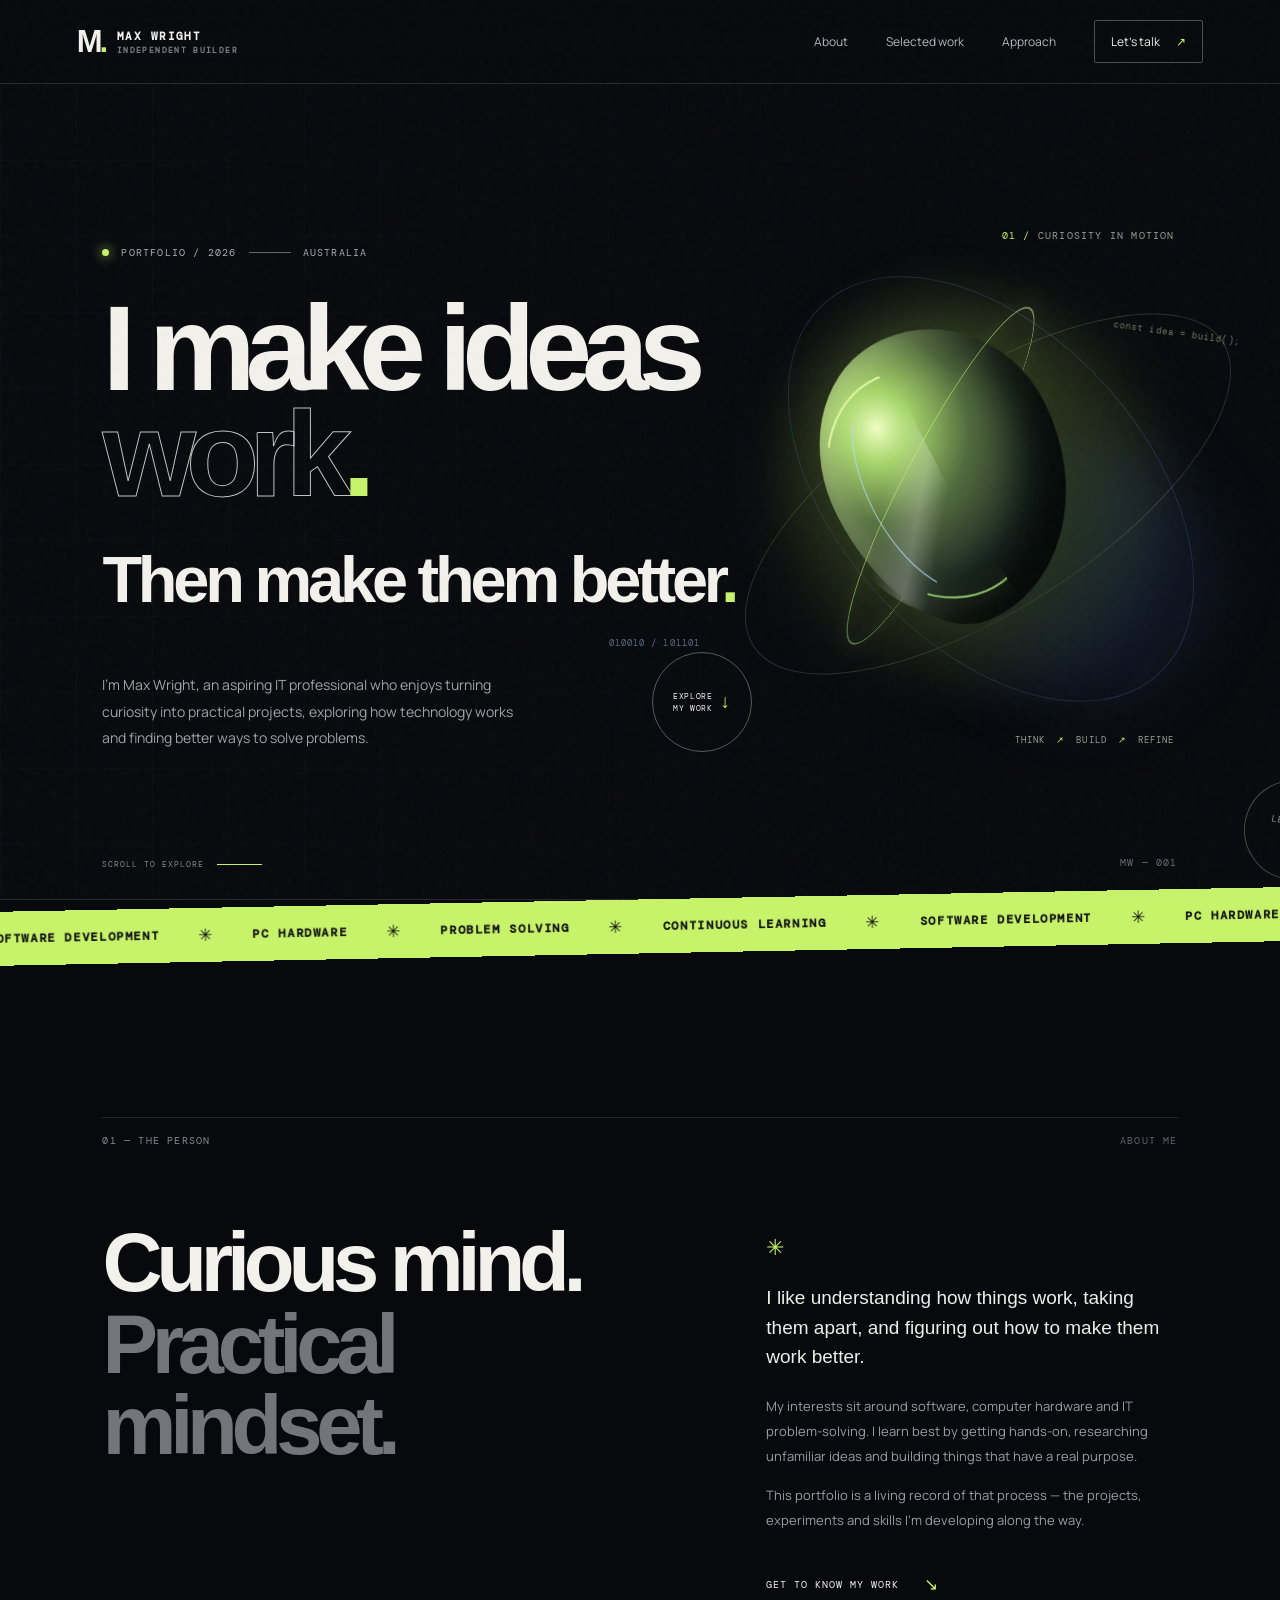
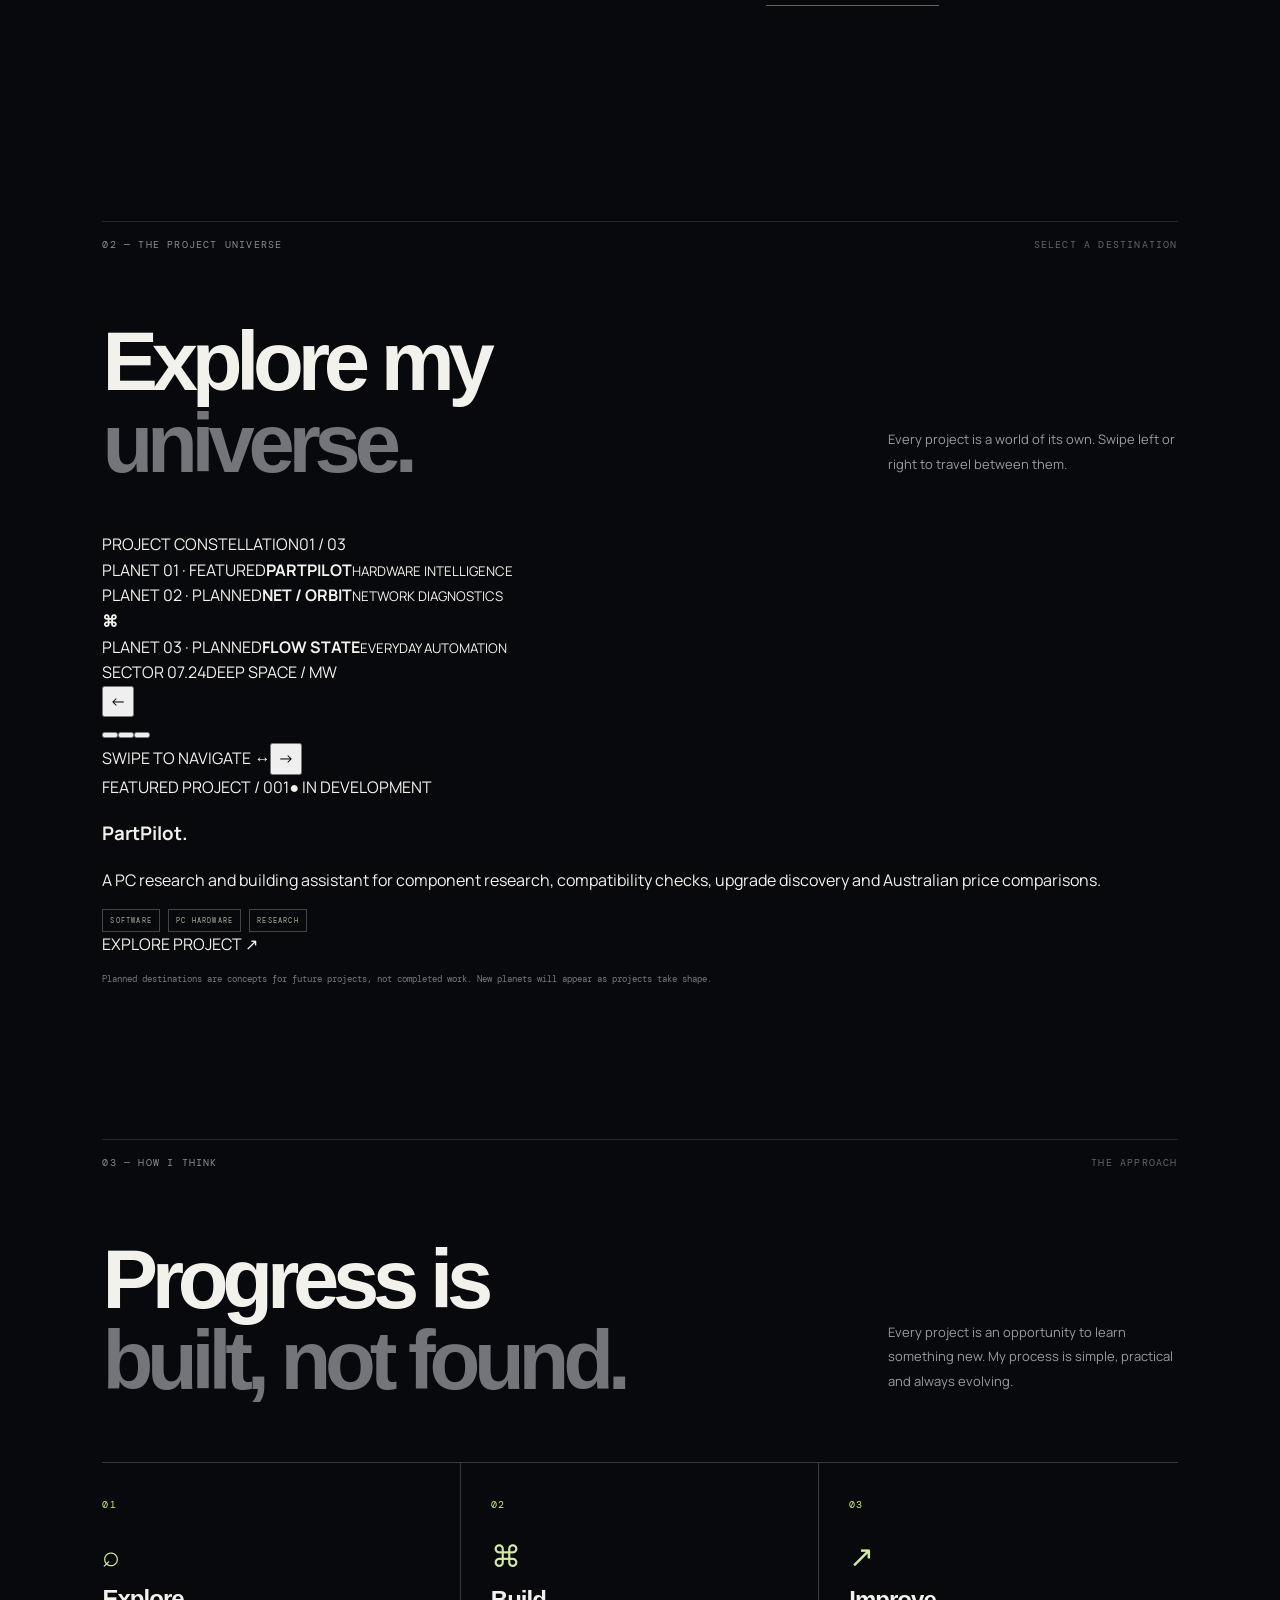
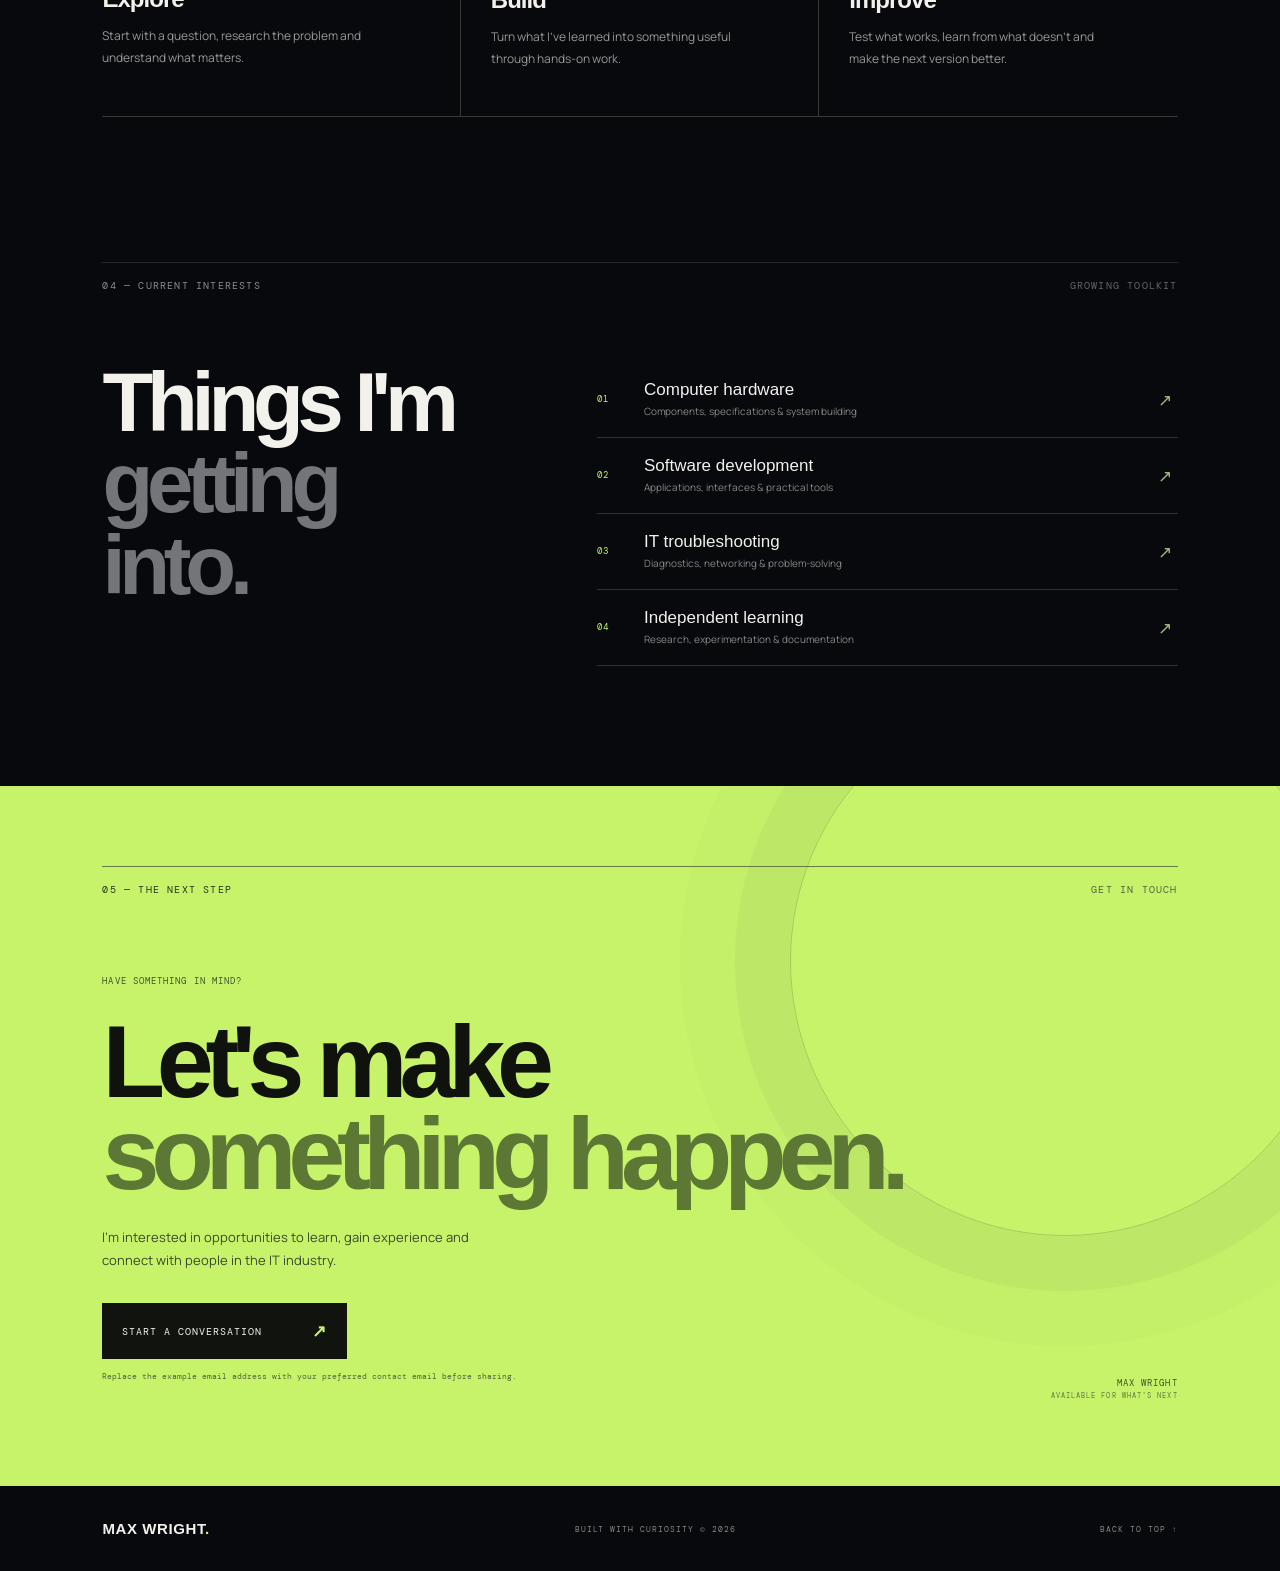
==== commit b1234ee3: "Redesign portfolio projects as an interactive solar system" ====
--- a/index.html
+++ b/index.html
@@ -59,24 +59,21 @@
     </section>
 
     <section class="work section-shell" id="work">
-      <div class="section-meta reveal"><span>02 — SELECTED WORK</span><span>IDEAS MADE REAL</span></div>
-      <div class="work-heading reveal"><h2 class="display-heading">A few things<br><span class="muted-word">in the works.</span></h2><p>Independent projects built to learn, solve problems and explore what's possible.</p></div>
-      <article class="feature-project reveal" data-tilt>
-        <a class="project-visual" href="partpilot.html" aria-label="Explore PartPilot project">
-          <div class="visual-grid"></div><div class="visual-glow"></div>
-          <div class="app-window">
-            <div class="app-top"><div class="app-dots"><i></i><i></i><i></i></div><span>PARTPILOT / HARDWARE INTELLIGENCE</span><b>↗</b></div>
-            <div class="app-body"><aside class="app-sidebar"><strong>PP.</strong><i class="active"></i><i></i><i></i><i></i><i></i></aside><div class="app-content"><div class="app-greeting">YOUR HARDWARE WORKSPACE <span>● LIVE CONCEPT</span></div><h3>Build something<br><em>better.</em></h3><div class="app-cards"><div class="app-mini-card"><small>01 / COMPATIBILITY</small><b>System<br>check</b><span>↗</span></div><div class="app-mini-card"><small>02 / RESEARCH</small><b>Compare<br>components</b><span>↗</span></div><div class="app-mini-card"><small>03 / UPGRADES</small><b>Find your<br>next move</b><span>↗</span></div></div><div class="app-footer-line"><span>PC RESEARCH & BUILDING ASSISTANT</span><span>PARTPILOT — 001</span></div></div></div>
-          </div>
-          <span class="visual-open">EXPLORE PROJECT <b>↗</b></span>
-        </a>
-        <div class="feature-info"><div class="feature-top"><span>FEATURED PROJECT / 001</span><span class="in-progress"><i></i> IN DEVELOPMENT</span></div><div class="feature-title-row"><h3>PartPilot<span>.</span></h3><span class="feature-year">2026 —</span></div><p>A PC research and building assistant designed to bring component research, compatibility checks, upgrade discovery and Australian price comparisons into one place.</p><div class="feature-bottom"><div class="project-tags"><span>SOFTWARE</span><span>PC HARDWARE</span><span>RESEARCH</span></div><a class="text-arrow" href="partpilot.html">VIEW CASE STUDY <b>↗</b></a></div></div>
-      </article>
-      <div class="next-projects">
-        <article class="small-project reveal" data-tilt><div class="small-project-art network-art"><div class="network-sphere"></div><span>NETWORK / 002</span></div><div class="small-project-info"><div><small>PLANNED PROJECT / 002</small><h3>Network diagnostics</h3><p>A practical collection of connectivity tests, troubleshooting notes and network experiments.</p></div><span class="planned-mark">IN THE PIPELINE ↗</span></div></article>
-        <article class="small-project reveal" data-tilt><div class="small-project-art code-art"><div class="code-lines"><i></i><i></i><i></i><i></i><i></i></div><span>AUTOMATION / 003</span></div><div class="small-project-info"><div><small>PLANNED PROJECT / 003</small><h3>Everyday automation</h3><p>A small tool exploring how scripting can remove repetitive tasks and make workflows easier.</p></div><span class="planned-mark">IN THE PIPELINE ↗</span></div></article>
+      <div class="section-meta reveal"><span>02 — THE PROJECT UNIVERSE</span><span>SELECT A DESTINATION</span></div>
+      <div class="work-heading reveal"><h2 class="display-heading">Explore my<br><span class="muted-word">universe.</span></h2><p>Every project is a world of its own. Swipe left or right to travel between them.</p></div>
+      <div class="universe-shell reveal">
+        <div class="universe-topline"><span><i class="live-star"></i> PROJECT CONSTELLATION</span><span id="planetCounter">01 / 03</span></div>
+        <div class="universe-stage" id="universeStage" tabindex="0" aria-label="Swipe or use arrow keys to explore projects">
+          <div class="space-stars"></div><div class="planet-orbit orbit-a"></div><div class="planet-orbit orbit-b"></div>
+          <article class="planet-slide active" aria-hidden="false"><div class="planet-art"><div class="planet-glow"></div><div class="planet-body"><i></i><i></i><i></i></div><div class="planet-ring"></div><span class="planet-moon"></span></div><div class="planet-caption"><span>PLANET 01 · FEATURED</span><b>PARTPILOT</b><small>HARDWARE INTELLIGENCE</small></div></article>
+          <article class="planet-slide" aria-hidden="true"><div class="planet-art planet-network"><div class="planet-glow"></div><div class="planet-body"><i></i><i></i><i></i></div><div class="planet-ring"></div><span class="planet-moon"></span></div><div class="planet-caption"><span>PLANET 02 · PLANNED</span><b>NET / ORBIT</b><small>NETWORK DIAGNOSTICS</small></div></article>
+          <article class="planet-slide" aria-hidden="true"><div class="planet-art planet-flow"><div class="planet-glow"></div><div class="planet-body"><strong>⌘</strong></div><div class="planet-ring"></div><span class="planet-moon"></span></div><div class="planet-caption"><span>PLANET 03 · PLANNED</span><b>FLOW STATE</b><small>EVERYDAY AUTOMATION</small></div></article>
+          <div class="universe-coordinates"><span>SECTOR 07.24</span><span>DEEP SPACE / MW</span></div>
+        </div>
+        <div class="universe-controls"><button class="universe-arrow" id="planetPrev" aria-label="Previous project">←</button><div class="universe-dots"><button class="universe-dot active" data-go="0" aria-label="PartPilot"></button><button class="universe-dot" data-go="1" aria-label="Network diagnostics"></button><button class="universe-dot" data-go="2" aria-label="Everyday automation"></button></div><span class="swipe-hint">SWIPE TO NAVIGATE ↔</span><button class="universe-arrow" id="planetNext" aria-label="Next project">→</button></div>
+        <div class="project-detail" aria-live="polite"><div><div class="project-detail-meta"><span id="detailType">FEATURED PROJECT / 001</span><span id="detailStatus">● IN DEVELOPMENT</span></div><h3 id="detailTitle">PartPilot.</h3><p id="detailDescription">A PC research and building assistant for component research, compatibility checks, upgrade discovery and Australian price comparisons.</p><div class="project-tags" id="detailTags"><span>SOFTWARE</span><span>PC HARDWARE</span><span>RESEARCH</span></div></div><a class="project-detail-link" id="detailLink" href="partpilot.html">EXPLORE PROJECT ↗</a></div>
       </div>
-      <p class="project-disclaimer reveal">Projects marked as planned are ideas for future work, not completed projects.</p>
+      <p class="project-disclaimer reveal">Planned destinations are concepts for future projects, not completed work. New planets will appear as projects take shape.</p>
     </section>
 
     <section class="approach section-shell" id="approach">
--- a/styles.css
+++ b/styles.css
@@ -1,282 +1,16 @@
- :root{--bg:#0a0d16;--panel:#101625;--panel2:#131c2d;--line:rgba(159,179,211,.14);--text:#eef3ff;--muted:#9aa8bf;--blue:#70a5ff;--cyan:#6de2df;--font:'Manrope',sans-serif;--mono:'DM Mono',monospace}
-*{box-sizing:border-box}html{scroll-behavior:smooth;scroll-padding-top:90px}body{margin:0;background:var(--bg);color:var(--text);font-family:var(--font);line-height:1.65;overflow-x:hidden}a{color:inherit;text-decoration:none}.ambient{position:absolute;pointer-events:none;filter:blur(90px);opacity:.14;border-radius:50%;z-index:-1}.ambient-one{width:420px;height:420px;background:#2768cf;top:40px;right:5%}.ambient-two{width:360px;height:360px;background:#0a9b9b;top:850px;left:-180px}.section-wrap,.site-header{width:min(1120px,calc(100% - 48px));margin-inline:auto}.site-header{height:82px;display:flex;align-items:center;justify-content:space-between;border-bottom:1px solid var(--line);position:relative;z-index:5}.brand{display:flex;align-items:center;gap:11px;font-weight:800;letter-spacing:.11em;font-size:13px}.brand-mark{width:31px;height:31px;border:1px solid #6da3ff;border-radius:9px;display:grid;place-items:center;color:#9fc2ff;font-size:16px}.muted{color:#75849e}.nav{display:flex;align-items:center;gap:34px;color:var(--muted);font-size:12px;font-weight:700}.nav a:hover,.text-link:hover,.footer a:hover{color:white}.nav-contact{border:1px solid var(--line);padding:9px 14px;border-radius:8px;color:var(--text)}.menu-toggle{display:none;background:none;color:white;border:0;font-size:22px}.hero{min-height:600px;display:grid;grid-template-columns:1.1fr .9fr;align-items:center;gap:30px;padding-top:65px;padding-bottom:70px}.eyebrow,.section-index,.project-number,.art-caption,.core-label,.core-bottom,.project-footnote{font-family:var(--mono);font-size:10px;letter-spacing:.12em;color:#8d9db8}.eyebrow{display:flex;align-items:center;gap:10px}.status-dot,.mini-dot{width:7px;height:7px;border-radius:50%;background:#65dfb1;box-shadow:0 0 12px #65dfb1}.eyebrow-line{width:32px;height:1px;background:#42516b;margin-left:5px}.hero h1{font-size:clamp(42px,5.4vw,68px);line-height:1.1;letter-spacing:-.055em;margin:26px 0 20px;font-weight:800}.gradient-text{background:linear-gradient(100deg,#83b5ff,#78e3df);-webkit-background-clip:text;background-clip:text;color:transparent}.hero-lead{max-width:570px;color:#aab6ca;font-size:15px;line-height:1.9}.hero-actions{display:flex;align-items:center;gap:25px;margin-top:32px}.button{display:inline-flex;align-items:center;gap:18px;padding:13px 17px;border-radius:8px;font-size:12px;font-weight:800;transition:.2s transform,.2s background}.button:hover{transform:translateY(-2px)}.button-primary{background:linear-gradient(110deg,#3978dc,#477de0);color:white;box-shadow:0 8px 30px #2358a633}.button-secondary{border:1px solid #385071;background:#17243a;color:#dce9ff}.text-link{font-size:12px;font-weight:700;color:#c0cce0}.hero-meta{display:flex;gap:23px;margin-top:52px;color:#71819c;font:10px var(--mono);text-transform:uppercase;letter-spacing:.08em}.hero-meta span{display:flex;align-items:center;gap:8px}.mini-dot{width:5px;height:5px}.hero-visual{height:430px;position:relative;display:grid;place-items:center}.orbit{position:absolute;border:1px solid rgba(115,160,225,.16);border-radius:50%;transform:rotate(-24deg)}.orbit-a{width:390px;height:250px}.orbit-b{width:310px;height:400px;transform:rotate(50deg)}.core-card{width:260px;height:315px;border:1px solid #33445f;border-radius:16px;background:linear-gradient(145deg,#17243a,#0d1423 72%);padding:20px;box-shadow:0 30px 80px #0008;position:relative;z-index:1}.core-top,.core-bottom{display:flex;justify-content:space-between;align-items:center}.core-live{font-size:9px;color:#6ee0b1}.core-symbol{font-size:40px;color:#79b3ff;margin-top:29px}.core-title{font-size:35px;line-height:1.08;letter-spacing:-.06em;font-weight:800;margin-top:10px}.core-title span{color:#7ce1dd}.core-bottom{position:absolute;bottom:18px;left:20px;right:20px;font-size:8px}.float-chip{position:absolute;z-index:2;background:#151f31;border:1px solid #364864;border-radius:10px;padding:11px 14px;display:flex;gap:10px;align-items:center;box-shadow:0 12px 35px #0006}.float-chip b,.float-chip small{display:block}.float-chip b{font-size:10px}.float-chip small{font-size:9px;color:#8292ad}.chip-icon{font:17px var(--mono);color:#80b6ff}.chip-code{top:65px;right:-2px}.chip-hardware{bottom:66px;left:-5px}.stats{display:grid;grid-template-columns:repeat(3,1fr);border-top:1px solid var(--line);border-bottom:1px solid var(--line);padding:23px 0}.stats div{display:flex;align-items:center;gap:14px;border-right:1px solid var(--line);padding-left:25px}.stats div:first-child{padding-left:0}.stats div:last-child{border:0}.stats strong{font-size:25px;letter-spacing:-.05em}.stats span{font-size:11px;color:var(--muted)}.section{padding-top:110px}.section-heading{margin-bottom:35px}.section-index{color:#78a8f5}.section-heading h2{font-size:36px;letter-spacing:-.05em;margin:8px 0 0;line-height:1.2}.accent{color:#78b7ff}.about-grid{display:grid;grid-template-columns:.8fr 1.2fr;gap:70px}.about-lead{font-size:24px;line-height:1.45;letter-spacing:-.035em;font-weight:700;margin:0;max-width:390px}.about-copy{color:#9eacc2;font-size:13px;line-height:1.95}.about-copy p{margin:0 0 13px}.section-heading-row{display:flex;justify-content:space-between;align-items:end}.section-note{font:10px var(--mono);color:#73839e}.project-card{background:linear-gradient(120deg,#111a2a,#0e1522);border:1px solid var(--line);border-radius:15px;overflow:hidden}.featured{display:grid;grid-template-columns:1fr 1fr;min-height:350px}.project-art{min-height:350px;display:grid;place-items:center;position:relative;overflow:hidden;background:radial-gradient(ellipse at 50% 45%,#244c7c 0,#142640 40%,#101a2a 75%)}.pc-art:before{content:"";position:absolute;width:340px;height:340px;border:1px solid #5c8cc344;border-radius:50%}.art-window{width:78%;height:220px;border:1px solid #58769b88;border-radius:9px;background:#0d1625;box-shadow:0 22px 55px #0009;position:relative;z-index:1;transform:perspective(800px) rotateY(-8deg) rotateX(3deg);overflow:hidden}.window-bar{height:28px;border-bottom:1px solid #283a53;display:flex;align-items:center;gap:5px;padding:0 10px}.window-bar span{width:5px;height:5px;border-radius:50%;background:#66809f}.window-bar small{margin-left:auto;font:7px var(--mono);color:#6f8aaa;letter-spacing:.1em}.mock-dashboard{display:flex;height:calc(100% - 28px)}.mock-sidebar{width:36px;border-right:1px solid #26374f;padding:13px 10px;display:flex;flex-direction:column;gap:15px}.mock-sidebar i{width:13px;height:13px;border:1px solid #4b6b91;border-radius:4px}.mock-main{flex:1;padding:17px}.mock-heading{width:44%;height:9px;border-radius:5px;background:#9cbce2}.mock-subheading{width:65%;height:5px;border-radius:4px;background:#314965;margin-top:8px}.mock-stats{display:flex;gap:8px;margin-top:18px}.mock-stats b{height:38px;flex:1;background:linear-gradient(120deg,#1d3b5b,#16273e);border:1px solid #365879;border-radius:5px}.mock-table{display:grid;grid-template-columns:repeat(2,1fr);gap:7px;margin-top:12px}.mock-table i{height:14px;background:#1c2b40;border-radius:3px}.art-caption{position:absolute;bottom:17px;left:20px;font-size:8px;color:#90a9c8}.project-info{padding:35px 34px;display:flex;flex-direction:column;align-items:flex-start}.project-topline{display:flex;align-items:center;gap:13px;flex-wrap:wrap}.status-pill{font:9px var(--mono);color:#e9c47e;border:1px solid #7a633c;padding:4px 7px;border-radius:30px}.status-pill i{display:inline-block;width:5px;height:5px;border-radius:50%;background:#e9c47e;margin-right:5px}.project-info h3{font-size:27px;line-height:1.25;letter-spacing:-.045em;margin:22px 0 13px}.project-info p{font-size:12px;color:#9baac0;line-height:1.9;margin:0 0 18px}.tag-list{display:flex;flex-wrap:wrap;gap:7px}.tag-list span{font:9px var(--mono);padding:6px 8px;border:1px solid #2b3c55;border-radius:5px;color:#9fb2cd}.project-actions{display:flex;align-items:center;gap:14px;flex-wrap:wrap;margin-top:auto;padding-top:23px}.project-footnote{font-size:8px;letter-spacing:0;color:#74849d}.project-grid{display:grid;grid-template-columns:1fr 1fr;gap:18px;margin-top:18px}.compact{display:grid;grid-template-columns:145px 1fr;min-height:190px}.mini-art{position:relative;display:grid;place-items:center;overflow:hidden;background:#142238}.network-art{background:radial-gradient(circle,#21476c,#101b2c)}.network-node{width:36px;height:30px;border:1px solid #6da5d5;border-radius:6px;display:grid;place-items:center;font:9px var(--mono);color:#b9d8f8;position:absolute;z-index:2;background:#162b45}.n1{left:18px;top:63px}.n2{left:54px;top:65px;border:0;background:none;font-size:18px}.n3{right:17px;top:63px}.network-line{position:absolute;width:100px;height:1px;background:#5e92c3;top:78px}.code-art{background:radial-gradient(circle,#283c6c,#11192d);font:23px var(--mono);color:#8ab9ff}.code-art i{position:absolute;font:8px var(--mono);color:#6682ad;opacity:.65}.code-art i:nth-child(2){top:25px;left:12px}.code-art i:nth-child(3){right:8px;top:56px}.code-art i:nth-child(4){bottom:24px;left:20px}.compact .project-info{padding:22px}.compact .project-info h3{font-size:17px;margin:12px 0 7px}.compact .project-info p{font-size:10px;margin-bottom:12px}.compact .tag-list span{font-size:8px}.disclaimer{color:#71819a;font:9px var(--mono);margin-top:12px}.section-intro{color:#9eacc2;font-size:13px;max-width:560px;margin:-17px 0 25px}.skills-grid{display:grid;grid-template-columns:repeat(4,1fr);gap:12px}.skill-box{padding:20px;border:1px solid var(--line);border-radius:10px;background:#101725}.skill-icon{font:21px var(--mono);color:#7fb4ff}.skill-box h3{font-size:12px;margin:17px 0 7px}.skill-box p{font-size:10px;color:#8f9fb7;line-height:1.8;margin:0}.learning-banner{margin-top:18px;padding:25px 28px;border:1px solid #315276;border-radius:11px;background:linear-gradient(100deg,#152641,#101b2a);display:flex;justify-content:space-between;align-items:center}.learning-banner h3{font-size:17px;margin:8px 0 4px}.learning-banner p{font-size:11px;color:#9cacc2;margin:0}.learning-mark{font-size:33px;color:#7eb5ff}.contact-section{padding-bottom:90px}.contact-panel{border:1px solid #344d70;border-radius:13px;padding:28px 30px;background:linear-gradient(100deg,#152640,#101827);display:flex;justify-content:space-between;align-items:center;gap:25px}.contact-panel h3{font-size:18px;margin:0 0 5px}.contact-panel p{font-size:11px;color:#a1b0c5;margin:0}.contact-note{font:9px var(--mono);color:#74849d;margin-top:12px}.footer{border-top:1px solid var(--line);min-height:85px;display:flex;align-items:center;justify-content:space-between;color:#71819a;font-size:10px}.footer .brand{color:#eaf1ff}.footer>a:last-child{color:#a8b7cd}
-@media(max-width:800px){.hero{grid-template-columns:1fr;padding-top:65px}.hero-visual{height:360px;max-width:500px;width:100%;margin:auto}.hero-copy{position:relative;z-index:2}.featured{grid-template-columns:1fr}.project-art{min-height:270px}.project-info{min-height:310px}.skills-grid{grid-template-columns:repeat(2,1fr)}.about-grid{gap:30px}.compact{grid-template-columns:115px 1fr}.compact .project-info{padding:17px}}
-@media(max-width:600px){.section-wrap,.site-header{width:min(100% - 34px,1120px)}.site-header{height:70px}.menu-toggle{display:block}.nav{display:none;position:absolute;top:69px;left:0;right:0;padding:17px;background:#111a2a;border:1px solid var(--line);border-radius:0 0 10px 10px;flex-direction:column;align-items:stretch;gap:16px}.nav.open{display:flex}.nav-contact{text-align:center}.hero{min-height:0;padding-top:62px;padding-bottom:45px}.hero h1{font-size:43px}.hero-lead{font-size:13px}.hero-actions{gap:17px;flex-wrap:wrap}.hero-meta{margin-top:35px;gap:12px;font-size:8px}.hero-visual{height:330px}.orbit-a{width:300px;height:205px}.orbit-b{width:250px;height:330px}.core-card{transform:scale(.88)}.chip-code{right:0;top:35px}.chip-hardware{left:0;bottom:40px}.stats{padding:18px 0}.stats div{padding-left:10px;gap:7px;flex-direction:column;align-items:flex-start}.stats strong{font-size:21px}.stats span{font-size:9px}.section{padding-top:78px}.section-heading h2{font-size:31px}.about-grid{grid-template-columns:1fr;gap:13px}.about-lead{font-size:21px}.section-heading-row{align-items:flex-start}.section-note{display:none}.project-info{padding:25px 21px}.project-info h3{font-size:24px}.project-grid{grid-template-columns:1fr}.compact{grid-template-columns:105px 1fr;min-height:180px}.compact .project-info h3{font-size:15px}.skills-grid{gap:8px}.skill-box{padding:14px}.learning-banner{padding:20px}.learning-banner h3{font-size:15px}.contact-panel{align-items:flex-start;flex-direction:column;padding:23px}.footer{padding:20px 0;gap:12px;flex-wrap:wrap}.footer>span{order:3;width:100%}}
-
-
-/* PartPilot project detail page */
-.project-page .site-header{position:relative}
-.project-hero{padding:82px 0 58px;display:grid;grid-template-columns:1fr .8fr;gap:40px;align-items:center}
-.project-hero h1{font-size:clamp(42px,6vw,68px);line-height:1.06;letter-spacing:-.06em;margin:20px 0}
-.project-hero p{max-width:650px;color:#aab6ca;font-size:15px;line-height:1.9}
-.project-kicker{font:10px var(--mono);letter-spacing:.14em;color:#79d9d2}
-.project-hero-art{border:1px solid #314765;border-radius:18px;padding:26px;background:linear-gradient(145deg,#172944,#101725);box-shadow:0 25px 70px #0005}
-.project-hero-art .art-window{width:100%;height:200px;transform:none}
-.project-facts{display:grid;grid-template-columns:repeat(3,1fr);gap:12px;margin:25px 0 0}
-.project-fact{padding:17px;border:1px solid var(--line);border-radius:10px;background:#101827}
-.project-fact strong{display:block;font-size:24px;color:#7de0d9}
-.project-fact span{font:9px var(--mono);color:#8c9db7;letter-spacing:.08em}
-.project-section{padding:76px 0 0}
-.project-section h2{font-size:31px;letter-spacing:-.05em;margin:8px 0 12px}
-.project-section-intro{max-width:720px;color:#9eacc2;font-size:13px;line-height:1.9;margin-bottom:25px}
-.feature-grid{display:grid;grid-template-columns:repeat(3,1fr);gap:13px}
-.feature-card{border:1px solid var(--line);background:linear-gradient(145deg,#121d2e,#0e1522);border-radius:12px;padding:21px;min-height:175px}
-.feature-icon{font:22px var(--mono);color:#7db5ff}
-.feature-card h3{font-size:14px;margin:14px 0 7px}
-.feature-card p{font-size:11px;color:#9baac0;line-height:1.8;margin:0}
-.screen-grid{display:grid;grid-template-columns:1fr 1fr;gap:18px}
-.screen-card{border:1px solid var(--line);background:#111a29;border-radius:13px;overflow:hidden}
-.screen-card img{display:block;width:100%;height:auto;background:#0a0d16}
-.screen-caption{padding:18px 20px}
-.screen-caption h3{font-size:14px;margin:0 0 6px}
-.screen-caption p{font-size:11px;color:#9baac0;line-height:1.8;margin:0}
-.workflow-list{display:grid;grid-template-columns:repeat(4,1fr);gap:12px;counter-reset:steps}
-.workflow-step{counter-increment:steps;padding:19px;border:1px solid var(--line);border-radius:10px;background:#101827}
-.workflow-step:before{content:"0" counter(steps);font:11px var(--mono);color:#79d9d2}
-.workflow-step h3{font-size:12px;margin:10px 0 6px}
-.workflow-step p{font-size:10px;color:#97a7bf;line-height:1.8;margin:0}
-.database-panel{padding:26px;border:1px solid #315276;border-radius:13px;background:linear-gradient(110deg,#152640,#101827);display:grid;grid-template-columns:1fr 1fr;gap:25px;align-items:center}
-.database-numbers{display:flex;gap:12px}
-.database-numbers div{flex:1;padding:17px;background:#0e1929;border:1px solid #2b405e;border-radius:9px}
-.database-numbers strong{display:block;font-size:29px;color:#7de0d9}
-.database-numbers span{font:9px var(--mono);color:#9aabc3}
-.note-small{font-size:10px;color:#8293ad;line-height:1.8}
-.project-back{display:inline-flex;align-items:center;gap:9px;color:#a8c7f6;font-size:12px;font-weight:700;margin-top:25px}
-@media(max-width:800px){.project-hero{grid-template-columns:1fr;padding-top:60px}.feature-grid{grid-template-columns:repeat(2,1fr)}.workflow-list{grid-template-columns:repeat(2,1fr)}}
-@media(max-width:600px){.project-hero{padding:48px 0 35px}.project-hero h1{font-size:43px}.project-hero p{font-size:13px}.project-facts{gap:7px}.project-fact{padding:12px}.project-fact strong{font-size:20px}.project-fact span{font-size:8px}.project-section{padding-top:58px}.project-section h2{font-size:27px}.feature-grid,.screen-grid,.database-panel{grid-template-columns:1fr}.feature-card{min-height:0}.workflow-list{gap:8px}.workflow-step{padding:14px}.database-numbers{gap:8px}}
-
-
-/* Readability and shorter-page refinement */
-body{font-size:16px;line-height:1.6}
-.section-wrap,.site-header{width:min(1160px,calc(100% - 56px))}
-.nav{font-size:14px}
-.brand{font-size:14px}
-.hero{min-height:520px;padding-top:42px;padding-bottom:48px}
-.hero-lead{font-size:17px;line-height:1.75}
-.button{font-size:14px;padding:14px 19px}
-.text-link{font-size:14px}
-.hero-meta{font-size:11px;margin-top:35px}
-.section{padding-top:78px}
-.section-heading{margin-bottom:25px}
-.section-heading h2{font-size:40px}
-.about-lead{font-size:27px}
-.about-copy{font-size:15px;line-height:1.8}
-.project-info h3{font-size:30px}
-.project-info p{font-size:14px;line-height:1.75}
-.project-number,.section-index{font-size:11px}
-.tag-list span{font-size:10px}
-.project-footnote{font-size:10px}
-.compact .project-info h3{font-size:19px}
-.compact .project-info p{font-size:13px}
-.disclaimer{font-size:11px}
-.section-intro{font-size:15px}
-.skill-box{padding:18px}
-.skill-box h3{font-size:14px}
-.skill-box p{font-size:13px;line-height:1.7}
-.learning-banner h3{font-size:20px}
-.learning-banner p,.contact-panel p{font-size:14px}
-.contact-panel h3{font-size:20px}
-.footer{font-size:12px}
-.project-hero{padding:60px 0 38px;gap:32px}
-.project-hero h1{font-size:clamp(48px,5.5vw,70px)}
-.project-hero p{font-size:17px;line-height:1.75}
-.project-fact strong{font-size:27px}
-.project-fact span{font-size:10px}
-.project-section{padding:52px 0 0}
-.project-section h2{font-size:37px}
-.project-section-intro{font-size:15px;line-height:1.75;margin-bottom:20px}
-.feature-grid{gap:11px}
-.feature-card{padding:17px;min-height:155px}
-.feature-card h3{font-size:16px;margin:10px 0 6px}
-.feature-card p{font-size:13px;line-height:1.65}
-.screen-caption{padding:15px 17px}
-.screen-caption h3{font-size:16px}
-.screen-caption p{font-size:13px;line-height:1.65}
-.workflow-step{padding:16px}
-.workflow-step h3{font-size:14px}
-.workflow-step p{font-size:12px;line-height:1.65}
-.database-panel{padding:21px}
-.database-numbers strong{font-size:32px}
-.database-numbers span{font-size:10px}
-.note-small{font-size:12px}
-.project-back{font-size:14px}
-@media(max-width:800px){
- .section{padding-top:62px}
- .project-hero{padding-top:48px}
- .project-section{padding-top:44px}
- .feature-card{min-height:0}
-}
-@media(max-width:600px){
- .section-wrap,.site-header{width:min(100% - 34px,1160px)}
- .hero{padding-top:42px;padding-bottom:35px}
- .hero h1{font-size:clamp(42px,10vw,49px)}
- .hero-lead{font-size:15px;line-height:1.7}
- .button,.text-link{font-size:13px}
- .section{padding-top:54px}
- .section-heading{margin-bottom:20px}
- .section-heading h2{font-size:33px}
- .about-lead{font-size:23px}
- .about-copy{font-size:14px}
- .project-info h3{font-size:26px}
- .project-info p{font-size:14px}
- .compact .project-info h3{font-size:17px}
- .compact .project-info p{font-size:12px}
- .skill-box h3{font-size:13px}
- .skill-box p{font-size:12px}
- .learning-banner h3,.contact-panel h3{font-size:17px}
- .learning-banner p,.contact-panel p{font-size:13px}
- .project-hero{padding:38px 0 26px;gap:22px}
- .project-hero h1{font-size:44px}
- .project-hero p{font-size:15px;line-height:1.7}
- .project-section{padding-top:38px}
- .project-section h2{font-size:30px}
- .project-section-intro{font-size:14px;line-height:1.7}
- .feature-grid,.screen-grid,.database-panel{grid-template-columns:1fr}
- .feature-card{padding:16px}
- .feature-card h3{font-size:15px}
- .feature-card p,.screen-caption p{font-size:13px}
- .screen-caption h3{font-size:15px}
- .workflow-step h3{font-size:13px}
- .workflow-step p{font-size:11px}
- .project-fact{padding:11px}
- .project-fact strong{font-size:21px}
- .project-fact span{font-size:8px}
-}
-
-/* Stronger accessibility pass: noticeably larger type, tighter layout */
-body{font-size:18px;line-height:1.55}
-.nav{font-size:15px}.brand{font-size:15px}
-.eyebrow,.section-index,.project-number,.art-caption,.core-label,.core-bottom,.project-footnote{font-size:12px}
-.hero h1{font-size:clamp(48px,6vw,76px)}.hero-lead{font-size:19px;line-height:1.7}
-.button{font-size:15px;padding:15px 20px}.text-link{font-size:15px}.hero-meta{font-size:12px}
-.section{padding-top:64px}.section-heading h2{font-size:44px}
-.about-lead{font-size:29px}.about-copy{font-size:17px;line-height:1.7}
-.project-info h3{font-size:32px}.project-info p{font-size:16px;line-height:1.65}
-.tag-list span{font-size:12px}.project-footnote,.disclaimer{font-size:12px}
-.compact .project-info h3{font-size:21px}.compact .project-info p{font-size:15px}
-.section-intro{font-size:17px}.skill-box h3{font-size:16px}.skill-box p{font-size:15px;line-height:1.65}
-.learning-banner h3,.contact-panel h3{font-size:22px}.learning-banner p,.contact-panel p{font-size:16px}
-.footer{font-size:14px}
-.project-hero{padding:48px 0 28px}.project-hero h1{font-size:clamp(54px,6vw,76px)}.project-hero p{font-size:19px;line-height:1.65}
-.project-kicker{font-size:12px}.project-fact strong{font-size:30px}.project-fact span{font-size:12px}
-.project-section{padding:42px 0 0}.project-section h2{font-size:42px}
-.project-section-intro{font-size:17px;line-height:1.65;margin-bottom:18px}
-.feature-card{padding:18px;min-height:145px}.feature-icon{font-size:25px}
-.feature-card h3{font-size:18px;margin:9px 0 6px}.feature-card p{font-size:15px;line-height:1.6}
-.screen-caption h3{font-size:18px}.screen-caption p{font-size:15px;line-height:1.6}
-.workflow-step h3{font-size:16px}.workflow-step p{font-size:14px;line-height:1.6}.workflow-step:before{font-size:13px}
-.database-numbers strong{font-size:36px}.database-numbers span{font-size:12px}.note-small{font-size:14px}.project-back{font-size:15px}
-@media(max-width:800px){.section{padding-top:52px}.project-section{padding-top:34px}.project-hero{padding-top:38px}}
-@media(max-width:600px){
- body{font-size:17px}.nav{font-size:16px}
- .hero{padding-top:34px;padding-bottom:28px}.hero h1{font-size:48px}.hero-lead{font-size:18px;line-height:1.65}
- .hero-meta{font-size:11px}.button,.text-link{font-size:14px}.section{padding-top:46px}
- .section-heading h2{font-size:36px}.about-lead{font-size:25px}.about-copy{font-size:16px}
- .project-info h3{font-size:28px}.project-info p{font-size:16px}
- .compact .project-info h3{font-size:19px}.compact .project-info p{font-size:14px}
- .section-intro{font-size:16px}.skill-box h3{font-size:15px}.skill-box p{font-size:14px}
- .learning-banner h3,.contact-panel h3{font-size:19px}.learning-banner p,.contact-panel p{font-size:15px}
- .project-hero{padding:32px 0 22px}.project-hero h1{font-size:48px}.project-hero p{font-size:17px;line-height:1.65}
- .project-kicker{font-size:11px}.project-fact strong{font-size:23px}.project-fact span{font-size:9px}
- .project-section{padding-top:30px}.project-section h2{font-size:34px}.project-section-intro{font-size:16px;line-height:1.65}
- .feature-card{padding:16px}.feature-card h3{font-size:17px}.feature-card p,.screen-caption p{font-size:15px}
- .screen-caption h3{font-size:17px}.workflow-step h3{font-size:15px}.workflow-step p{font-size:13px}
- .database-numbers strong{font-size:31px}.database-numbers span{font-size:11px}.note-small{font-size:13px}.project-back{font-size:14px}
-}
-
-
-/* ===== Premium motion + image presentation upgrade ===== */
-:root{
-  --glow-blue:rgba(83,151,255,.28);
-  --glow-cyan:rgba(91,226,222,.18);
-  --ease-premium:cubic-bezier(.2,.75,.25,1);
-}
-html{scroll-behavior:smooth;scroll-padding-top:100px}
-body{background-image:radial-gradient(ellipse at 12% 18%,rgba(39,91,165,.10),transparent 32%),radial-gradient(ellipse at 88% 58%,rgba(22,129,139,.07),transparent 30%)}
-body:before{content:"";position:fixed;inset:0;pointer-events:none;z-index:20;opacity:.12;background-image:url("data:image/svg+xml,%3Csvg viewBox='0 0 180 180' xmlns='http://www.w3.org/2000/svg'%3E%3Cfilter id='n'%3E%3CfeTurbulence type='fractalNoise' baseFrequency='.9' numOctaves='3' stitchTiles='stitch'/%3E%3C/filter%3E%3Crect width='100%25' height='100%25' filter='url(%23n)' opacity='.12'/%3E%3C/svg%3E")}
-.site-header{backdrop-filter:blur(18px);-webkit-backdrop-filter:blur(18px);background:rgba(10,13,22,.72);position:sticky;top:0;z-index:30}
-.brand-mark{transition:transform .45s var(--ease-premium),box-shadow .45s}
-.brand:hover .brand-mark{transform:rotate(-10deg) scale(1.12);box-shadow:0 0 24px var(--glow-blue)}
-.nav a{transition:color .25s,transform .25s}
-.nav a:hover{transform:translateY(-2px)}
-.button{position:relative;overflow:hidden;isolation:isolate;transition:transform .35s var(--ease-premium),box-shadow .35s,border-color .35s}
-.button:before{content:"";position:absolute;inset:0;z-index:-1;background:linear-gradient(110deg,transparent 15%,rgba(255,255,255,.22),transparent 75%);transform:translateX(-130%);transition:transform .7s var(--ease-premium)}
-.button:hover:before{transform:translateX(130%)}
-.button-primary:hover{box-shadow:0 10px 38px rgba(57,120,220,.38),0 0 0 1px rgba(130,184,255,.22);transform:translateY(-4px) scale(1.025)}
-.button-secondary:hover{border-color:#75b8ff;box-shadow:0 0 25px var(--glow-blue);transform:translateY(-3px)}
-.project-card,.screen-card,.feature-card,.skill-box,.workflow-step,.project-fact,.learning-banner,.contact-panel{
-  position:relative;transition:transform .5s var(--ease-premium),border-color .4s,box-shadow .5s,background .4s;
-}
-.project-card:after,.screen-card:after,.feature-card:after,.skill-box:after{
-  content:"";position:absolute;inset:0;border-radius:inherit;pointer-events:none;opacity:0;
-  background:radial-gradient(360px circle at var(--pointer-x,50%) var(--pointer-y,50%),rgba(102,174,255,.13),transparent 65%);
-  transition:opacity .35s;
-}
-.project-card:hover,.screen-card:hover,.feature-card:hover,.skill-box:hover,.workflow-step:hover{
-  transform:translateY(-7px);border-color:rgba(112,165,255,.55);
-  box-shadow:0 22px 55px rgba(0,0,0,.28),0 0 30px rgba(74,139,230,.12);
-}
-.project-card:hover:after,.screen-card:hover:after,.feature-card:hover:after,.skill-box:hover:after{opacity:1}
-.project-art{isolation:isolate}
-.art-window{transition:transform .65s var(--ease-premium),box-shadow .5s}
-.project-card:hover .art-window{transform:perspective(800px) rotateY(-3deg) rotateX(1deg) translateY(-5px) scale(1.035);box-shadow:0 30px 75px #000b,0 0 35px rgba(86,157,245,.15)}
-.project-hero-art{transition:transform .55s var(--ease-premium),box-shadow .55s}
-.project-hero-art:hover{transform:translateY(-7px) rotate(.5deg);box-shadow:0 35px 85px #0008,0 0 35px var(--glow-blue)}
-.float-chip{transition:transform .4s var(--ease-premium),box-shadow .4s}
-.float-chip:hover{transform:translateY(-7px) scale(1.06);box-shadow:0 15px 40px #0008,0 0 24px var(--glow-blue)}
-.ambient{animation:ambient-drift 18s ease-in-out infinite alternate}
-.ambient-two{animation-delay:-8s}
-@keyframes ambient-drift{from{transform:translate3d(-12px,-10px,0) scale(.94)}to{transform:translate3d(22px,25px,0) scale(1.08)}}
-.orbit-a{animation:orbit-turn 34s linear infinite}
-.orbit-b{animation:orbit-turn 46s linear infinite reverse}
-@keyframes orbit-turn{to{rotate:360deg}}
-/* Screenshots: framed, contained, and never allowed to dominate a phone screen */
-.screen-card{padding:0;overflow:hidden;background:linear-gradient(145deg,#111d30,#0b1220);border:1px solid rgba(132,164,207,.28);box-shadow:0 16px 45px rgba(0,0,0,.22)}
-.screen-card img{width:calc(100% - 26px);height:clamp(210px,31vw,390px);max-height:390px;object-fit:contain;object-position:center;background:#080d16;border:1px solid rgba(130,165,210,.22);border-radius:9px;margin:13px auto 0;padding:7px;cursor:zoom-in;transition:transform .55s var(--ease-premium),border-color .35s,filter .35s}
-.screen-card:hover img{transform:scale(1.018);border-color:rgba(116,183,255,.65);filter:drop-shadow(0 0 12px rgba(76,146,238,.13))}
-.screen-caption{position:relative;z-index:1}
-.screen-caption:before{content:"";display:block;width:34px;height:2px;background:linear-gradient(90deg,#76aaff,#6de2df);margin-bottom:13px;border-radius:4px}
-.image-lightbox{position:fixed;inset:0;z-index:1000;display:grid;place-items:center;padding:24px;background:rgba(3,7,14,.9);backdrop-filter:blur(16px);opacity:0;visibility:hidden;transition:opacity .35s,visibility .35s}
-.image-lightbox.open{opacity:1;visibility:visible}
-.image-lightbox img{display:block;max-width:min(1100px,94vw);max-height:84vh;width:auto;height:auto;object-fit:contain;padding:10px;background:#101827;border:1px solid rgba(130,180,245,.45);border-radius:13px;box-shadow:0 30px 100px #000b,0 0 40px rgba(77,144,235,.17);transform:translateY(18px) scale(.97);transition:transform .4s var(--ease-premium)}
-.image-lightbox.open img{transform:translateY(0) scale(1)}
-.lightbox-close{position:absolute;top:20px;right:22px;width:44px;height:44px;border:1px solid rgba(160,190,230,.35);border-radius:50%;background:#121d2d;color:#fff;font-size:25px;cursor:pointer;transition:transform .25s,background .25s}
-.lightbox-close:hover{transform:rotate(90deg);background:#263e5d}
-.lightbox-hint{position:absolute;bottom:18px;color:#9aabc4;font:11px var(--mono);letter-spacing:.08em}
-.scroll-progress{position:fixed;top:0;left:0;height:2px;width:0;z-index:1001;background:linear-gradient(90deg,#548fff,#6de2df);box-shadow:0 0 12px #65baff;pointer-events:none}
-/* Staggered entrance motion */
-.js-motion .reveal{opacity:0;transform:translate3d(0,32px,0);filter:blur(5px);transition:opacity .8s var(--ease-premium),transform .8s var(--ease-premium),filter .8s var(--ease-premium)}
-.js-motion .reveal.is-visible{opacity:1;transform:translate3d(0,0,0);filter:blur(0)}
-.js-motion .reveal-left{transform:translate3d(-38px,0,0)}
-.js-motion .reveal-right{transform:translate3d(38px,0,0)}
-.js-motion .reveal-scale{transform:translate3d(0,22px,0) scale(.96)}
-.js-motion .reveal.is-visible.reveal-left,.js-motion .reveal.is-visible.reveal-right,.js-motion .reveal.is-visible.reveal-scale{transform:translate3d(0,0,0) scale(1)}
-.reveal-stagger>*{transition-delay:var(--stagger-delay,0ms)}
-.feature-card.is-expanded{transform:translateY(-5px) scale(1.025);border-color:#78b8ff;box-shadow:0 0 34px rgba(76,145,235,.2)}
-.feature-card{cursor:pointer}
-.feature-card:focus-visible,.screen-card img:focus-visible{outline:2px solid #78b8ff;outline-offset:4px}
-@media(max-width:800px){
- .screen-card img{height:clamp(190px,48vw,320px);max-height:320px;width:calc(100% - 22px);margin-top:11px}
- .project-card:hover,.screen-card:hover,.feature-card:hover,.skill-box:hover,.workflow-step:hover{transform:translateY(-3px)}
-}
-@media(max-width:600px){
- .screen-grid{gap:15px}
- .screen-card{border-radius:12px}
- .screen-card img{height:clamp(180px,58vw,260px);max-height:260px;width:calc(100% - 20px);margin:10px auto 0;padding:5px;border-radius:7px}
- .screen-caption{padding:15px 16px 17px}
- .image-lightbox{padding:12px}
- .image-lightbox img{max-width:96vw;max-height:78vh;padding:6px;border-radius:9px}
- .lightbox-close{top:12px;right:12px}
- .lightbox-hint{bottom:10px;font-size:9px}
- .js-motion .reveal{transform:translate3d(0,20px,0);filter:none}
- .js-motion .reveal-left,.js-motion .reveal-right{transform:translate3d(0,20px,0)}
- .project-hero-art:hover{transform:none}
-}
-@media(hover:none){
- .project-card:hover,.screen-card:hover,.feature-card:hover,.skill-box:hover,.workflow-step:hover{transform:none;box-shadow:none}
- .screen-card:hover img{transform:none}
-}
-@media(prefers-reduced-motion:reduce){
- *,*:before,*:after{scroll-behavior:auto!important;animation-duration:.01ms!important;animation-iteration-count:1!important;transition-duration:.01ms!important}
- .js-motion .reveal{opacity:1;transform:none;filter:none}
-}
+:root{--bg:#08090d;--panel:#101218;--line:rgba(255,255,255,.13);--white:#f3f1ec;--muted:#888a91;--lime:#c7f36b;--blue:#7ca9ff;--mono:'DM Mono',monospace;--display:'Space Grotesk',sans-serif;--body:'Manrope',sans-serif;--ease:cubic-bezier(.2,.75,.2,1)}
+*{box-sizing:border-box}html{scroll-behavior:smooth;scroll-padding-top:90px}body{margin:0;background:var(--bg);color:var(--white);font-family:var(--body);line-height:1.6;overflow-x:hidden}a{color:inherit;text-decoration:none}button{font:inherit}.noise{position:fixed;inset:0;z-index:50;pointer-events:none;opacity:.075;background-image:url("data:image/svg+xml,%3Csvg viewBox='0 0 180 180' xmlns='http://www.w3.org/2000/svg'%3E%3Cfilter id='n'%3E%3CfeTurbulence type='fractalNoise' baseFrequency='.85' numOctaves='3' stitchTiles='stitch'/%3E%3C/filter%3E%3Crect width='100%25' height='100%25' filter='url(%23n)' opacity='.4'/%3E%3C/svg%3E")}.cursor-glow{position:fixed;z-index:0;pointer-events:none;width:380px;height:380px;border-radius:50%;background:radial-gradient(circle,rgba(150,197,95,.075),transparent 68%);transform:translate(-50%,-50%);opacity:0;transition:opacity .3s}.scroll-progress{height:2px;position:fixed;z-index:100;top:0;left:0;right:0;background:transparent}.scroll-progress span{display:block;width:0;height:100%;background:var(--lime);box-shadow:0 0 12px #c7f36b88}.header{height:84px;padding:0 6vw;display:flex;align-items:center;justify-content:space-between;border-bottom:1px solid var(--line);position:sticky;top:0;z-index:40;background:rgba(8,9,13,.78);backdrop-filter:blur(18px)}.brand{display:flex;align-items:center;gap:12px}.brand-symbol{font:700 31px var(--display);letter-spacing:-.1em}.brand-symbol span,.footer-brand span{color:var(--lime)}.brand-name{font:600 11px var(--mono);letter-spacing:.13em}.brand-name small{display:block;color:#777982;font-size:8px;letter-spacing:.17em;margin-top:2px}.nav{display:flex;align-items:center;gap:38px;color:#b7b8bd;font-size:12px}.nav>a:not(.nav-cta){transition:color .25s}.nav>a:hover{color:var(--lime)}.nav-cta{padding:11px 16px;border:1px solid #4b4d4b;border-radius:2px;color:var(--white)}.nav-cta span{color:var(--lime);margin-left:14px}.menu-toggle{display:none}
+.hero{min-height:690px;height:min(820px,calc(100svh - 84px));position:relative;overflow:hidden;padding:100px 8vw 85px;display:flex;align-items:center;border-bottom:1px solid var(--line)}.hero-grid{position:absolute;inset:0;background-image:linear-gradient(rgba(255,255,255,.035) 1px,transparent 1px),linear-gradient(90deg,rgba(255,255,255,.035) 1px,transparent 1px);background-size:76px 76px;mask-image:linear-gradient(90deg,black,transparent 80%);opacity:.55}.hero-content{position:relative;z-index:3;width:min(800px,65%)}.eyebrow,.section-meta,.art-label,.floating-code,.hero-scroll,.hero-index,.app-top,.app-greeting,.app-mini-card small,.app-footer-line,.feature-top,.feature-year,.project-tags,.text-arrow,.visual-open,.small-project-info small,.planned-mark,.step-number,.toolkit-list>div>span,.contact-kicker,.contact-side,.footer{font:10px var(--mono);letter-spacing:.12em}.eyebrow{display:flex;align-items:center;gap:12px;color:#aaaeb4}.eyebrow-dot{width:7px;height:7px;border-radius:50%;background:var(--lime);box-shadow:0 0 12px var(--lime)}.eyebrow-rule{width:42px;height:1px;background:#666}.hero-title{font:700 clamp(64px,9.4vw,142px)/.88 var(--display);letter-spacing:-.085em;margin:37px 0 38px;position:relative;z-index:2}.outline-word{-webkit-text-stroke:1px rgba(243,241,236,.8);color:transparent}.hero-period{color:var(--lime)}.hero-title-last{font-size:.54em;letter-spacing:-.065em;display:inline-block;margin-top:17px}.hero-bottom{display:flex;align-items:flex-end;justify-content:space-between;gap:30px;max-width:650px}.hero-bottom p{max-width:430px;color:#a2a3a8;font-size:14px;line-height:1.9;margin:0}.round-link{width:100px;height:100px;border:1px solid #565a50;border-radius:50%;display:flex;align-items:center;justify-content:center;gap:7px;flex-shrink:0;font:8px/1.5 var(--mono);letter-spacing:.08em;transition:background .35s,border-color .35s,transform .4s var(--ease)}.round-link b{font-size:19px;color:var(--lime);font-weight:400}.round-link:hover{background:var(--lime);color:#111;transform:rotate(-12deg) scale(1.06);border-color:var(--lime)}.round-link:hover b{color:#111}.hero-art{position:absolute;right:2%;top:4%;width:52%;height:92%;z-index:1;pointer-events:none}.art-halo{position:absolute;border-radius:50%;filter:blur(35px)}.halo-one{width:360px;height:360px;right:16%;top:25%;background:#9cbf5230}.halo-two{width:260px;height:260px;right:7%;top:43%;background:#365c9b30}.orbital{position:absolute;border:1px solid rgba(203,225,167,.18);border-radius:50%;width:560px;height:230px;right:-2%;top:35%;transform:rotate(-33deg)}.orbital-two{width:500px;height:310px;transform:rotate(48deg);right:2%;top:29%;border-color:rgba(124,169,255,.17)}.sculpture{position:absolute;width:330px;height:390px;right:22%;top:22%;perspective:900px;transform-style:preserve-3d;animation:sculptureFloat 7s ease-in-out infinite}.sculpture-core{position:absolute;inset:45px 38px;background:radial-gradient(circle at 34% 25%,#efffc2 0,#a7d66b 13%,#526b3d 35%,#1c2923 62%,#080d0d 82%);border-radius:48% 52% 60% 40% / 45% 43% 57% 55%;filter:drop-shadow(0 25px 35px #000b);transform:rotate(-27deg) rotateY(-22deg);box-shadow:inset -25px -28px 45px #050908,inset 15px 10px 30px #e6ffae66,0 0 70px #a4dc6240}.sculpture-ring{position:absolute;inset:75px 10px;border:2px solid transparent;border-top-color:#e0f6a8;border-bottom-color:#8cbf68;border-radius:50%;transform:rotate(-34deg) rotateY(52deg);filter:drop-shadow(0 0 10px #c7f36b88)}.ring-two{inset:40px 45px;transform:rotate(62deg) rotateX(65deg);border-top-color:#b4d9ff;border-bottom-color:#b4d9ff;opacity:.65}.ring-three{inset:5px 82px;transform:rotate(28deg) rotateY(67deg);border-left-color:#c7f36b;border-right-color:#c7f36b;opacity:.55}.sculpture-shine{position:absolute;inset:50px 45px;background:linear-gradient(125deg,transparent 35%,#fff8 45%,transparent 52%);border-radius:50%;transform:rotate(-25deg);mix-blend-mode:screen;opacity:.45}.art-label{position:absolute;color:#9a9d92}.label-top{top:15%;right:12%}.label-top span{color:var(--lime)}.label-bottom{bottom:16%;right:12%;font-size:9px}.art-label i{font-style:normal;color:var(--lime);padding:0 5px}.floating-code{position:absolute;color:#c4d7a0;font-size:9px;opacity:.55}.code-one{top:28%;right:2%;transform:rotate(8deg)}.code-two{bottom:29%;left:3%;color:#9bb9e8}.hero-scroll{position:absolute;bottom:30px;left:8vw;color:#85878b;font-size:8px;display:flex;align-items:center;gap:13px}.hero-scroll i{height:1px;width:45px;background:var(--lime)}.hero-index{position:absolute;bottom:30px;right:8vw;color:#696b70}
+.ticker{overflow:hidden;background:var(--lime);color:#111;padding:15px 0;transform:rotate(-1.1deg) scale(1.02);position:relative;z-index:4;margin:0 0 30px}.ticker-track{display:flex;align-items:center;justify-content:space-around;gap:38px;white-space:nowrap;width:max-content;animation:ticker 32s linear infinite;font:600 12px var(--mono);letter-spacing:.12em}.ticker-track b{font-size:17px;font-weight:400}@keyframes ticker{to{transform:translateX(-50%)}}
+.section-shell{width:min(1160px,84%);margin:0 auto}.intro,.work,.approach,.toolkit{padding-top:135px}.section-meta{display:flex;justify-content:space-between;border-top:1px solid var(--line);padding-top:16px;color:#888b90}.section-meta span:last-child{color:#62656b}.intro-layout{display:grid;grid-template-columns:1.15fr .85fr;gap:10%;padding:75px 0 90px;position:relative}.display-heading{font:600 clamp(48px,6.5vw,88px)/.98 var(--display);letter-spacing:-.075em;margin:0}.muted-word{color:#73757b}.intro-copy{padding-top:8px;max-width:420px;position:relative}.tiny-cross{font-size:22px;color:var(--lime)}.intro-copy p{font-size:13px;color:#9c9ea4;line-height:1.95}.intro-copy .intro-lead{font:500 19px/1.55 var(--display);color:#eeeee9;margin:18px 0 22px}.underlined-link{display:inline-flex;align-items:center;gap:25px;border-bottom:1px solid #62645d;padding:14px 0 10px;margin-top:13px;font:10px var(--mono);letter-spacing:.1em;transition:color .3s,border-color .3s}.underlined-link span{color:var(--lime);font-size:17px}.underlined-link:hover{color:var(--lime);border-color:var(--lime)}.intro-stamp{position:absolute;right:-5%;bottom:20px;border:1px solid #45483e;border-radius:50%;width:100px;height:100px;display:grid;place-content:center;text-align:center;font:9px/1.5 var(--mono);letter-spacing:.12em;color:#9b9d91;transform:rotate(12deg)}.intro-stamp span{color:var(--lime);font-size:17px}
+.work{padding-top:125px}.work-heading{display:flex;align-items:flex-end;justify-content:space-between;gap:40px;padding:70px 0 48px}.work-heading p,.approach-head>p{max-width:290px;color:#999ba1;font-size:13px;line-height:1.9;margin:0 0 8px}.feature-project{border:1px solid #292b2d;background:#0d0f13;display:grid;grid-template-columns:1.2fr .8fr;min-height:440px;overflow:hidden;transform-style:preserve-3d;transition:border-color .4s,box-shadow .5s}.feature-project:hover{border-color:#747c5c;box-shadow:0 28px 80px #0008}.project-visual{min-height:440px;position:relative;display:grid;place-items:center;overflow:hidden;background:radial-gradient(ellipse at 48% 46%,#314d37 0,#1a2a25 34%,#111719 70%)}.visual-grid{position:absolute;inset:0;background-image:linear-gradient(#d3e5b00d 1px,transparent 1px),linear-gradient(90deg,#d3e5b00d 1px,transparent 1px);background-size:32px 32px;transform:perspective(500px) rotateX(54deg) scale(1.8);transform-origin:bottom;opacity:.6}.visual-glow{position:absolute;width:320px;height:320px;border-radius:50%;background:#c7f36b1a;filter:blur(60px)}.app-window{position:relative;z-index:2;width:83%;height:300px;background:#0b1010;border:1px solid #718b65;border-radius:8px;box-shadow:0 25px 80px #000c;transform:perspective(1000px) rotateY(7deg) rotateX(2deg);transition:transform .7s var(--ease),box-shadow .7s}.feature-project:hover .app-window{transform:perspective(1000px) rotateY(0) rotateX(0) translateY(-8px) scale(1.025);box-shadow:0 35px 100px #000e,0 0 35px #c7f36b20}.app-top{height:33px;border-bottom:1px solid #29352c;display:flex;align-items:center;padding:0 12px;gap:10px;color:#879487;font-size:7px}.app-dots{display:flex;gap:4px}.app-dots i{width:5px;height:5px;border-radius:50%;background:#71846b}.app-top>b{margin-left:auto;color:var(--lime);font-size:14px}.app-body{display:flex;height:calc(100% - 33px)}.app-sidebar{width:42px;border-right:1px solid #29352c;display:flex;align-items:center;flex-direction:column;gap:17px;padding:13px 0;color:var(--lime)}.app-sidebar strong{font:700 10px var(--display);margin-bottom:9px}.app-sidebar i{width:12px;height:12px;border:1px solid #556451;border-radius:3px}.app-sidebar i.active{background:var(--lime);box-shadow:0 0 12px #c7f36b88}.app-content{padding:17px 20px;flex:1;position:relative}.app-greeting{font-size:7px;color:#88978b;display:flex;justify-content:space-between}.app-greeting span{color:var(--lime)}.app-content h3{font:600 27px/.95 var(--display);letter-spacing:-.06em;margin:16px 0}.app-content h3 em{font-style:normal;color:var(--lime)}.app-cards{display:grid;grid-template-columns:repeat(3,1fr);gap:8px}.app-mini-card{height:86px;border:1px solid #364337;background:linear-gradient(145deg,#18231b,#101713);padding:9px;position:relative}.app-mini-card small{font-size:6px;color:#849384;letter-spacing:.04em}.app-mini-card b{display:block;font:600 12px/1.2 var(--display);margin-top:9px}.app-mini-card span{position:absolute;right:8px;bottom:5px;color:var(--lime);font-size:12px}.app-footer-line{display:flex;justify-content:space-between;position:absolute;bottom:10px;left:20px;right:20px;color:#6f7c70;font-size:6px}.visual-open{position:absolute;bottom:20px;right:22px;color:#e7efdf;font-size:8px}.visual-open b{color:var(--lime);font-size:15px;margin-left:10px}.feature-info{padding:37px 34px;display:flex;flex-direction:column}.feature-top{display:flex;justify-content:space-between;gap:10px;flex-wrap:wrap;color:#85878b;font-size:8px}.in-progress{color:#c5e88a}.in-progress i{display:inline-block;width:6px;height:6px;border-radius:50%;background:var(--lime);margin-right:6px;box-shadow:0 0 8px var(--lime)}.feature-title-row{display:flex;align-items:baseline;justify-content:space-between;margin-top:60px}.feature-title-row h3{font:600 clamp(38px,4vw,56px)/1 var(--display);letter-spacing:-.07em;margin:0}.feature-title-row h3 span{color:var(--lime)}.feature-year{color:#777b75;font-size:8px}.feature-info>p{font-size:12px;line-height:1.9;color:#a0a29e;margin:22px 0 30px}.feature-bottom{margin-top:auto;border-top:1px solid #303330;padding-top:17px;display:flex;justify-content:space-between;align-items:center;gap:15px;flex-wrap:wrap}.project-tags{display:flex;gap:8px;flex-wrap:wrap}.project-tags span{border:1px solid #42463e;padding:6px 7px;color:#a5aa9b;font-size:7px}.text-arrow{font-size:8px;white-space:nowrap}.text-arrow b{color:var(--lime);font-size:15px;margin-left:7px}.next-projects{display:grid;grid-template-columns:1fr 1fr;gap:18px;margin-top:18px}.small-project{border:1px solid #292b2d;background:#0d0f13;transition:transform .45s var(--ease),border-color .4s,box-shadow .4s}.small-project:hover{transform:translateY(-6px);border-color:#59634b;box-shadow:0 20px 45px #0007}.small-project-art{height:180px;position:relative;overflow:hidden;display:grid;place-items:center}.small-project-art>span{position:absolute;bottom:13px;left:16px;font:8px var(--mono);letter-spacing:.1em;color:#b0b8a4}.network-art{background:radial-gradient(circle at center,#233d3c,#111b1c 70%)}.network-sphere{width:105px;height:105px;border:1px solid #a6d2a1;border-radius:50%;box-shadow:inset 0 0 25px #8cce8d44,0 0 40px #a2e5a12b;position:relative;animation:slowSpin 12s linear infinite}.network-sphere:before,.network-sphere:after{content:"";position:absolute;inset:12px -17px;border:1px solid #a6d2a188;border-radius:50%;transform:rotate(58deg)}.network-sphere:after{transform:rotate(-58deg)}.code-art{background:radial-gradient(circle at center,#252b48,#11131d 70%)}.code-lines{width:190px;display:grid;gap:11px;transform:rotate(-9deg)}.code-lines i{height:5px;border-radius:8px;background:linear-gradient(90deg,#91a9e8,transparent);opacity:.7}.code-lines i:nth-child(2){width:70%}.code-lines i:nth-child(3){width:90%}.code-lines i:nth-child(4){width:55%}.code-lines i:nth-child(5){width:78%}.small-project-info{padding:22px;display:flex;align-items:flex-end;justify-content:space-between;gap:15px}.small-project-info small{font-size:8px;color:#858a80}.small-project-info h3{font:600 22px var(--display);letter-spacing:-.04em;margin:8px 0}.small-project-info p{max-width:380px;font-size:11px;line-height:1.8;color:#999c9a;margin:0}.planned-mark{font-size:7px;color:#c4df91;white-space:nowrap}.project-disclaimer{color:#777b7a;font:9px var(--mono);margin-top:15px}
+.approach{padding-top:145px}.approach-head{display:flex;justify-content:space-between;align-items:flex-end;padding:70px 0 60px;gap:35px}.steps{display:grid;grid-template-columns:repeat(3,1fr);border-top:1px solid #373a36;border-bottom:1px solid #373a36}.step{padding:27px 30px 34px 0;position:relative;min-height:240px;border-right:1px solid #373a36}.step+.step{padding-left:30px}.step:last-child{border:0}.step-number{color:var(--lime)}.step-icon{font:30px var(--display);color:#d1e9a1;margin-top:24px}.step h3{font:600 24px var(--display);margin:12px 0 8px;letter-spacing:-.04em}.step p{max-width:260px;color:#969995;font-size:12px;line-height:1.8}.step-line{position:absolute;bottom:0;left:0;width:0;height:2px;background:var(--lime);transition:width .55s var(--ease)}.step:hover .step-line{width:calc(100% - 30px)}.step+.step:hover .step-line{left:30px}
+.toolkit{padding-top:145px}.toolkit-layout{display:grid;grid-template-columns:.8fr 1.2fr;gap:10%;padding:70px 0 120px}.toolkit-list>div{display:grid;grid-template-columns:35px 1fr 20px;grid-template-rows:auto auto;gap:3px 12px;padding:18px 0;border-bottom:1px solid #30322f;align-items:center;transition:padding .3s,border-color .3s}.toolkit-list>div:hover{padding-left:10px;border-color:#a9d66b}.toolkit-list>div>span{grid-row:1/3;color:var(--lime);font-size:9px}.toolkit-list b{font:500 17px var(--display)}.toolkit-list small{color:#858984;font-size:10px}.toolkit-list i{grid-column:3;grid-row:1/3;color:#9ebd73;font-style:normal;font-size:17px}
+.contact{width:100%;max-width:none;padding:80px 8% 85px;position:relative;overflow:hidden;background:#c7f36b;color:#10120d}.contact .section-meta{border-color:#637b3e;color:#27351b}.contact .section-meta span:last-child{color:#53673c}.contact-orb{position:absolute;width:550px;height:550px;border:1px solid #758e4d66;border-radius:50%;right:-60px;top:-100px;box-shadow:0 0 0 55px #758e4d12,0 0 0 110px #758e4d0b}.contact-content{position:relative;z-index:2;padding:70px 0 20px;max-width:800px}.contact-kicker{font-size:9px;color:#42542d}.contact-content h2{font:600 clamp(56px,8vw,105px)/.9 var(--display);letter-spacing:-.08em;margin:25px 0}.contact-content h2 span{color:#5d7735}.contact-content p{max-width:420px;font-size:13px;line-height:1.8;color:#39482a}.contact-button{display:inline-flex;align-items:center;gap:50px;background:#11140e;color:#f4f3e9;padding:17px 20px;margin-top:18px;font:10px var(--mono);letter-spacing:.1em;transition:transform .3s,background .3s}.contact-button b{color:var(--lime);font-size:17px}.contact-button:hover{transform:translateY(-4px);background:#26351b}.contact-content>small{display:block;margin-top:12px;font:8px var(--mono);color:#52663b}.contact-side{position:absolute;right:8%;bottom:85px;color:#40542c;text-align:right;font-size:9px}.contact-side span{font-size:7px;color:#637c43}.footer{min-height:85px;padding:20px 8%;display:flex;align-items:center;justify-content:space-between;color:#858780;font-size:8px}.footer-brand{font:600 15px var(--display);color:var(--white);letter-spacing:.04em}.footer a:last-child{transition:color .3s}.footer a:last-child:hover{color:var(--lime)}
+.reveal{opacity:0;transform:translateY(35px);filter:blur(5px);transition:opacity .9s var(--ease),transform .9s var(--ease),filter .9s var(--ease)}.reveal.visible{opacity:1;transform:translateY(0);filter:blur(0)}.hero .reveal{transition-duration:1.1s}.hero .hero-title{transition-delay:.1s}.hero .hero-bottom{transition-delay:.25s}
+@keyframes sculptureFloat{0%,100%{transform:translateY(0) rotate(-4deg)}50%{transform:translateY(-18px) rotate(3deg)}}@keyframes slowSpin{to{transform:rotate(360deg)}}
+@media(max-width:1000px){.hero-content{width:75%}.hero-art{right:-12%;opacity:.75}.sculpture{right:20%;transform:scale(.82)}.feature-project{grid-template-columns:1fr 1fr}.feature-info{padding:28px 24px}.feature-title-row{margin-top:45px}.app-window{width:88%}.small-project-info{display:block}.planned-mark{display:block;margin-top:17px}.section-shell{width:88%}}
+@media(max-width:700px){.header{height:72px;padding:0 6%}.brand-symbol{font-size:28px}.menu-toggle{display:flex;width:40px;height:40px;border:1px solid #45474a;background:transparent;align-items:center;justify-content:center;flex-direction:column;gap:6px;z-index:3}.menu-toggle span{width:16px;height:1px;background:#eee;transition:transform .3s}.menu-toggle[aria-expanded=true] span:first-child{transform:translateY(3.5px) rotate(45deg)}.menu-toggle[aria-expanded=true] span:last-child{transform:translateY(-3.5px) rotate(-45deg)}.nav{position:absolute;top:71px;left:0;right:0;padding:0 7%;display:flex;flex-direction:column;align-items:stretch;gap:0;background:#0b0d11;border-bottom:1px solid var(--line);max-height:0;overflow:hidden;transition:max-height .45s var(--ease),padding .45s}.nav.open{max-height:320px;padding:14px 7% 25px}.nav>a{padding:14px 0;border-bottom:1px solid #24262a}.nav .nav-cta{border:0;padding:14px 0}.hero{height:auto;min-height:700px;padding:85px 7% 90px;align-items:flex-start}.hero-content{width:100%;padding-top:25px}.hero-title{font-size:clamp(59px,13vw,92px);margin:34px 0}.hero-title-last{font-size:.52em;margin-top:14px}.hero-bottom{align-items:flex-start}.hero-bottom p{font-size:13px;max-width:310px}.round-link{width:78px;height:78px;font-size:7px}.hero-art{width:100%;height:390px;top:auto;bottom:2%;right:-28%;opacity:.4}.sculpture{transform:scale(.7);right:24%;top:0}.orbital{width:400px}.hero-scroll{left:7%;bottom:22px}.hero-index{right:7%;bottom:22px}.ticker{margin-bottom:0;padding:13px 0}.ticker-track{font-size:10px;gap:25px}.section-shell{width:86%}.intro,.work,.approach,.toolkit{padding-top:90px}.section-meta{font-size:8px}.intro-layout{grid-template-columns:1fr;gap:35px;padding:50px 0 80px}.display-heading{font-size:clamp(45px,11vw,68px)}.intro-copy{max-width:500px;padding-left:10px}.intro-copy .intro-lead{font-size:18px}.intro-stamp{right:0;bottom:0;width:75px;height:75px;font-size:7px}.work-heading{display:block;padding:50px 0 30px}.work-heading p{margin-top:22px}.feature-project{grid-template-columns:1fr}.project-visual{min-height:320px}.app-window{width:88%;height:245px}.app-content{padding:13px}.app-content h3{font-size:23px;margin:12px 0}.app-mini-card{height:70px;padding:7px}.app-mini-card b{font-size:10px}.app-greeting,.app-mini-card small{font-size:5px}.app-footer-line{left:13px;right:13px;font-size:5px}.feature-info{padding:26px 22px}.feature-title-row{margin-top:36px}.feature-title-row h3{font-size:44px}.feature-info>p{font-size:12px}.feature-bottom{align-items:flex-start;flex-direction:column}.next-projects{grid-template-columns:1fr;gap:13px}.small-project-art{height:150px}.small-project-info{padding:19px}.small-project-info h3{font-size:21px}.approach-head{display:block;padding:50px 0 35px}.approach-head>p{margin-top:24px}.steps{grid-template-columns:1fr}.step,.step+.step{min-height:0;padding:23px 0 27px;border-right:0;border-bottom:1px solid #373a36}.step:last-child{border:0}.step-icon{margin-top:15px}.step h3{font-size:22px}.step p{max-width:400px}.toolkit-layout{grid-template-columns:1fr;gap:38px;padding:50px 0 85px}.toolkit-list b{font-size:15px}.toolkit-list small{font-size:9px}.contact{padding:60px 7% 70px}.contact-content{padding:55px 0 25px}.contact-content h2{font-size:clamp(51px,12vw,78px)}.contact-side{display:none}.footer{padding:22px 7%;font-size:7px}.footer>span{display:none}.cursor-glow{display:none}}
+@media(max-width:390px){.hero-title{font-size:56px}.hero-bottom p{font-size:12px}.round-link{width:68px;height:68px}.feature-top{font-size:7px}.project-tags{gap:5px}.project-tags span{font-size:6px}.text-arrow{font-size:7px}.app-window{height:230px}.app-mini-card{height:64px}.app-mini-card b{font-size:9px}}
+@media(hover:hover){body.has-pointer .cursor-glow{opacity:1}.round-link,.contact-button,.nav-cta,.project-visual,.text-arrow{cursor:pointer}}
+@media(prefers-reduced-motion:reduce){*,*:before,*:after{scroll-behavior:auto!important;animation-duration:.01ms!important;animation-iteration-count:1!important;transition-duration:.01ms!important}.reveal{opacity:1;transform:none;filter:none}.ticker-track{animation:none}}
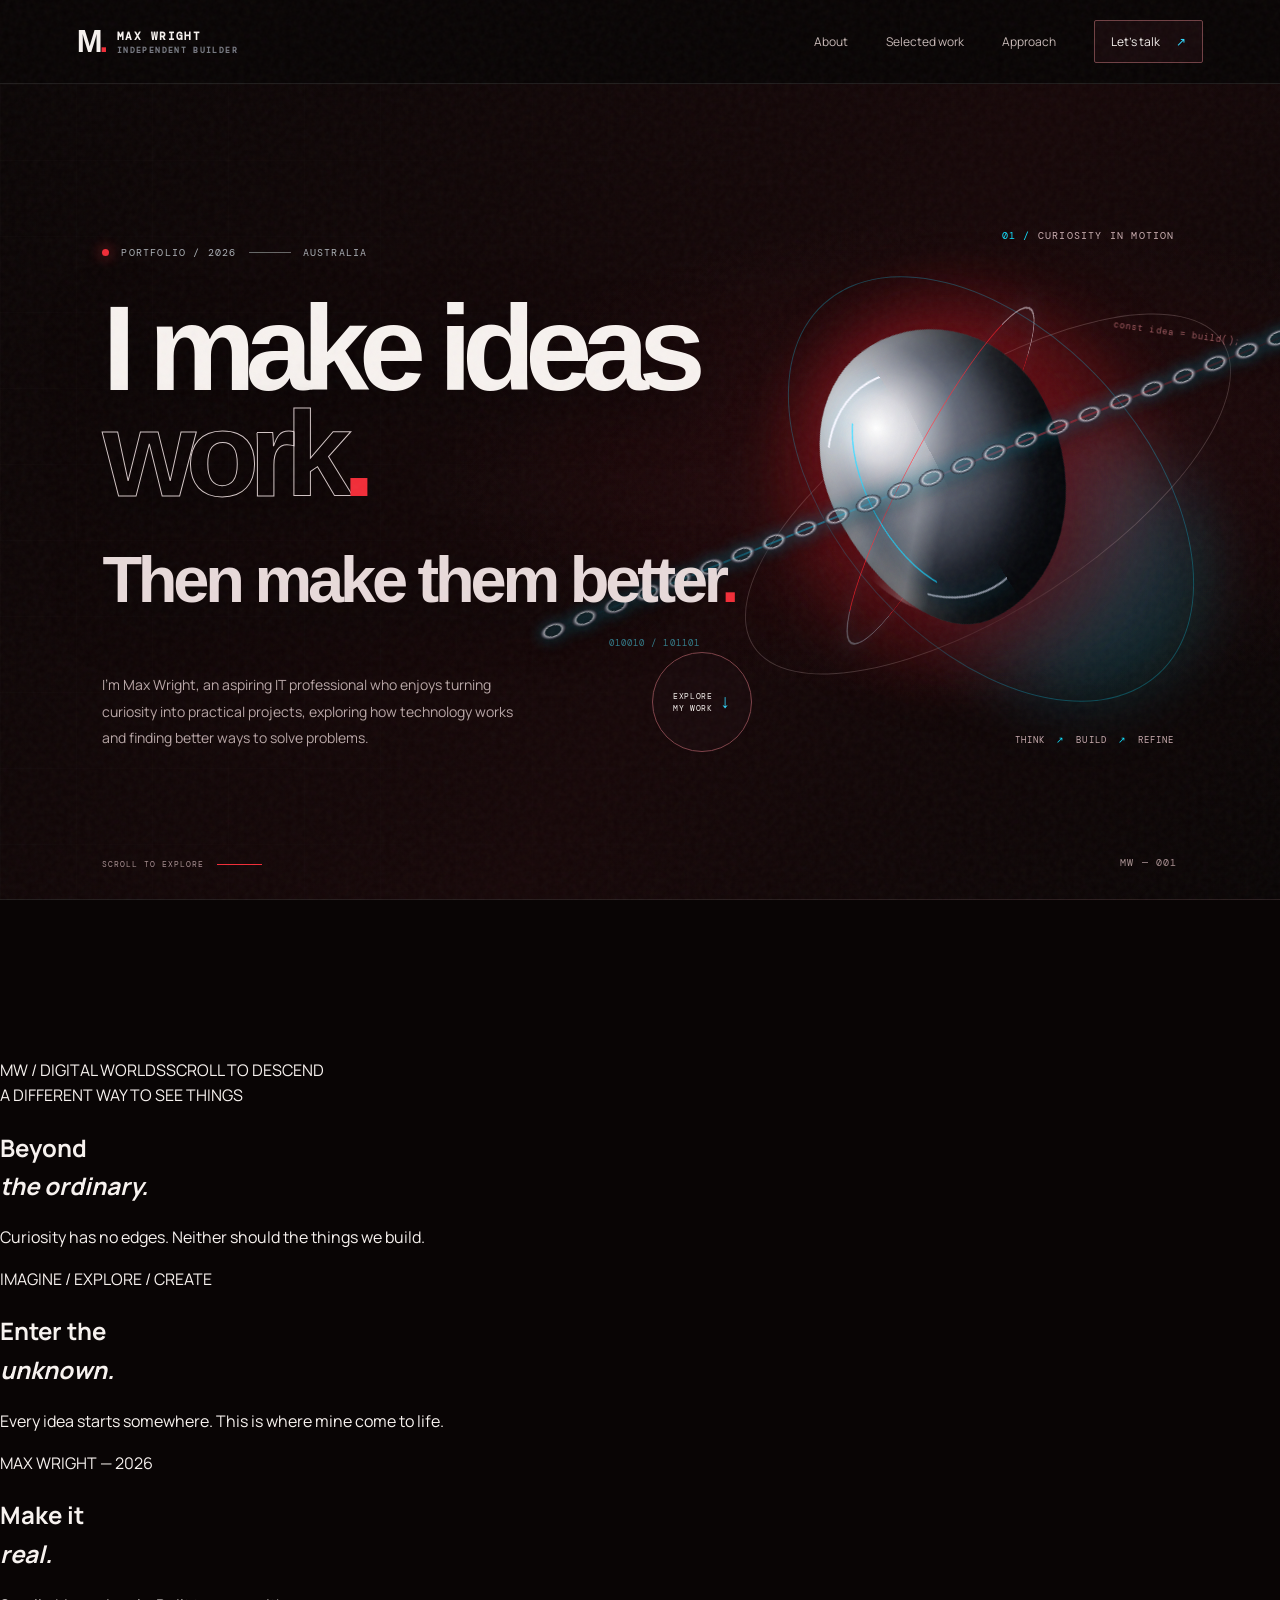
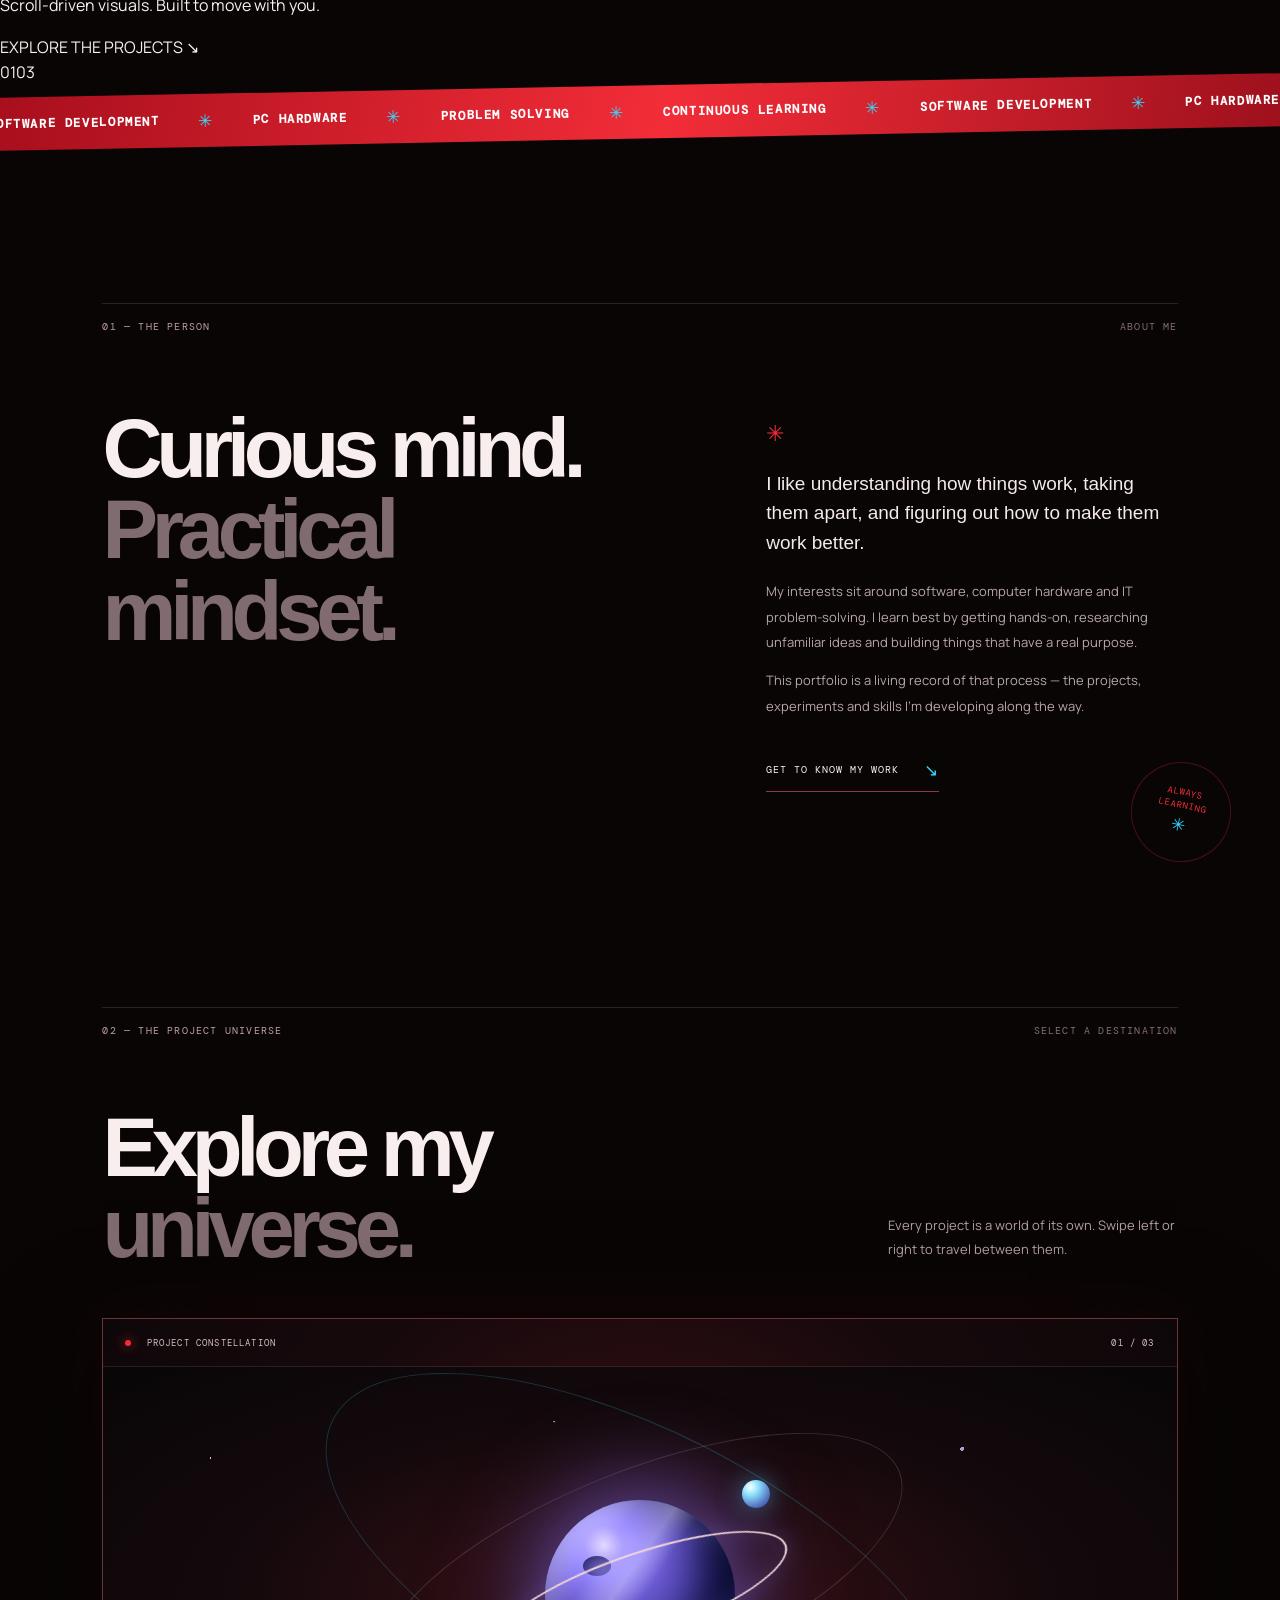
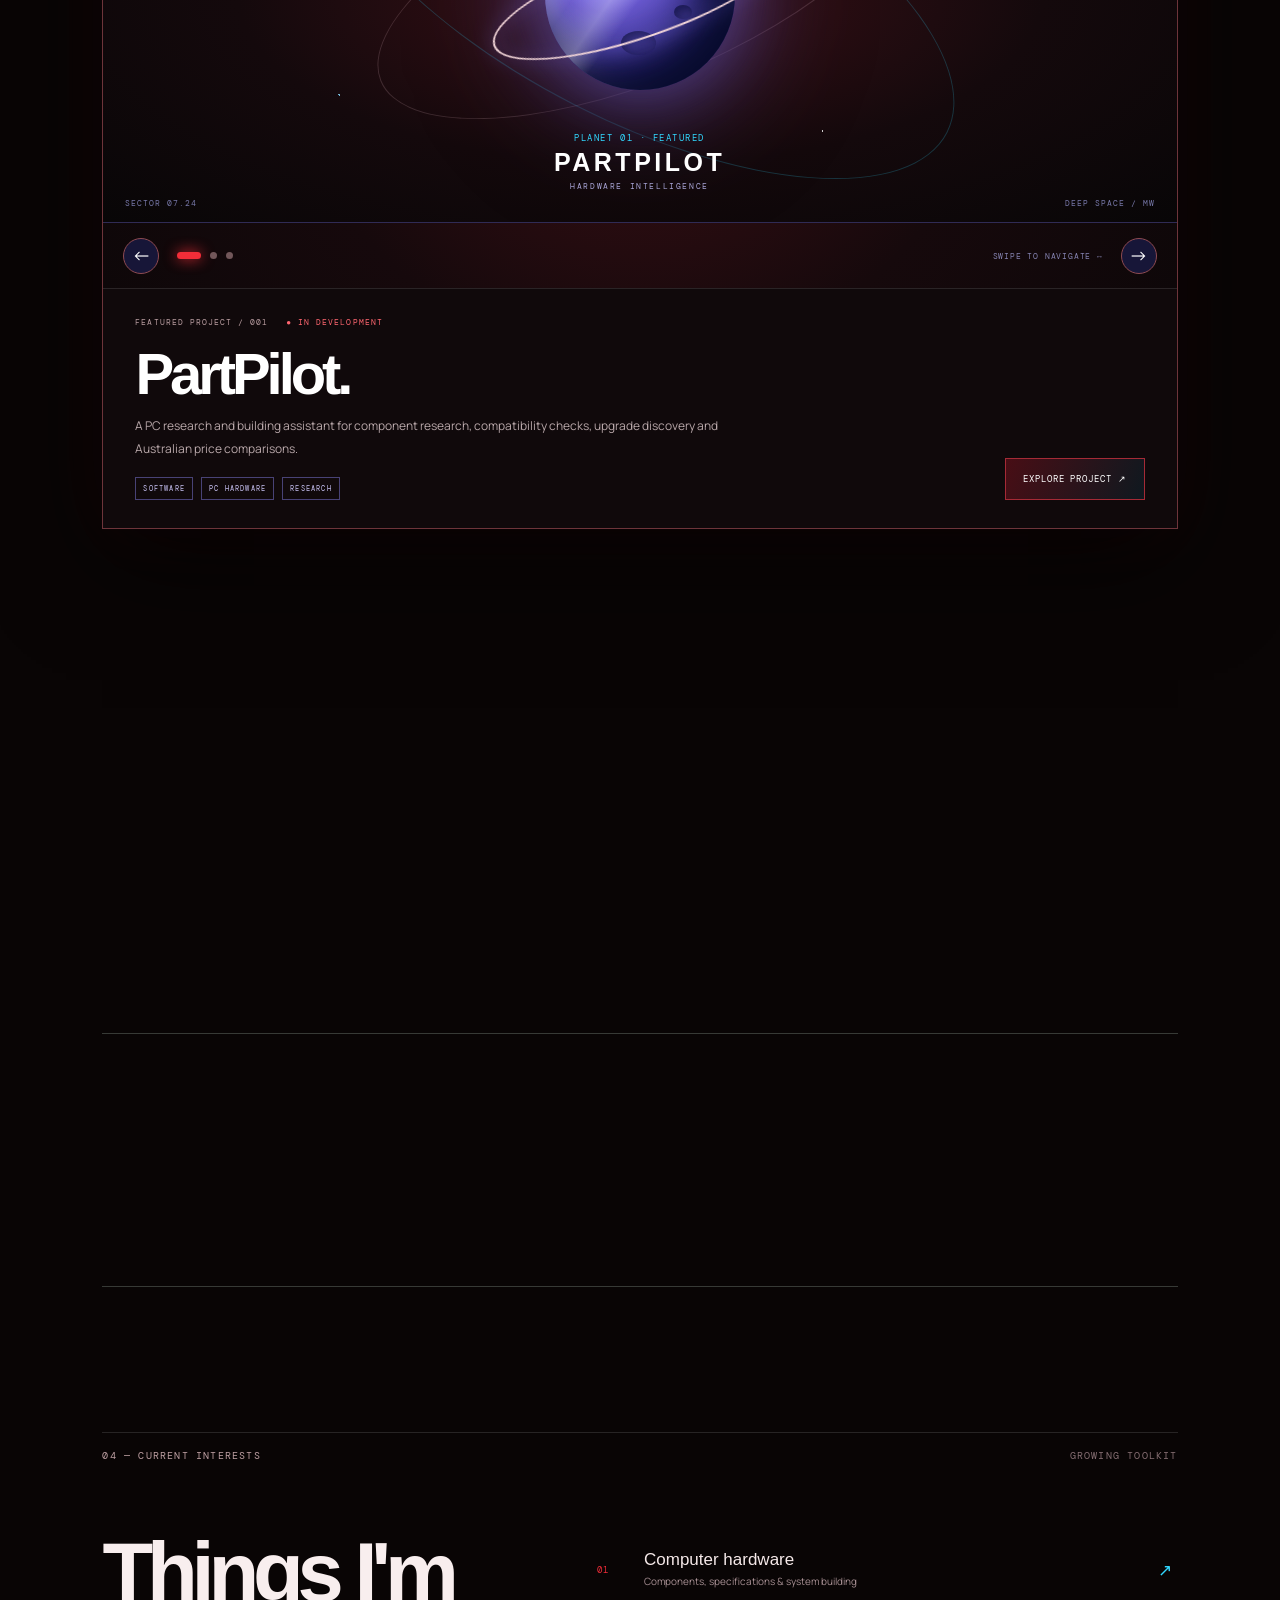
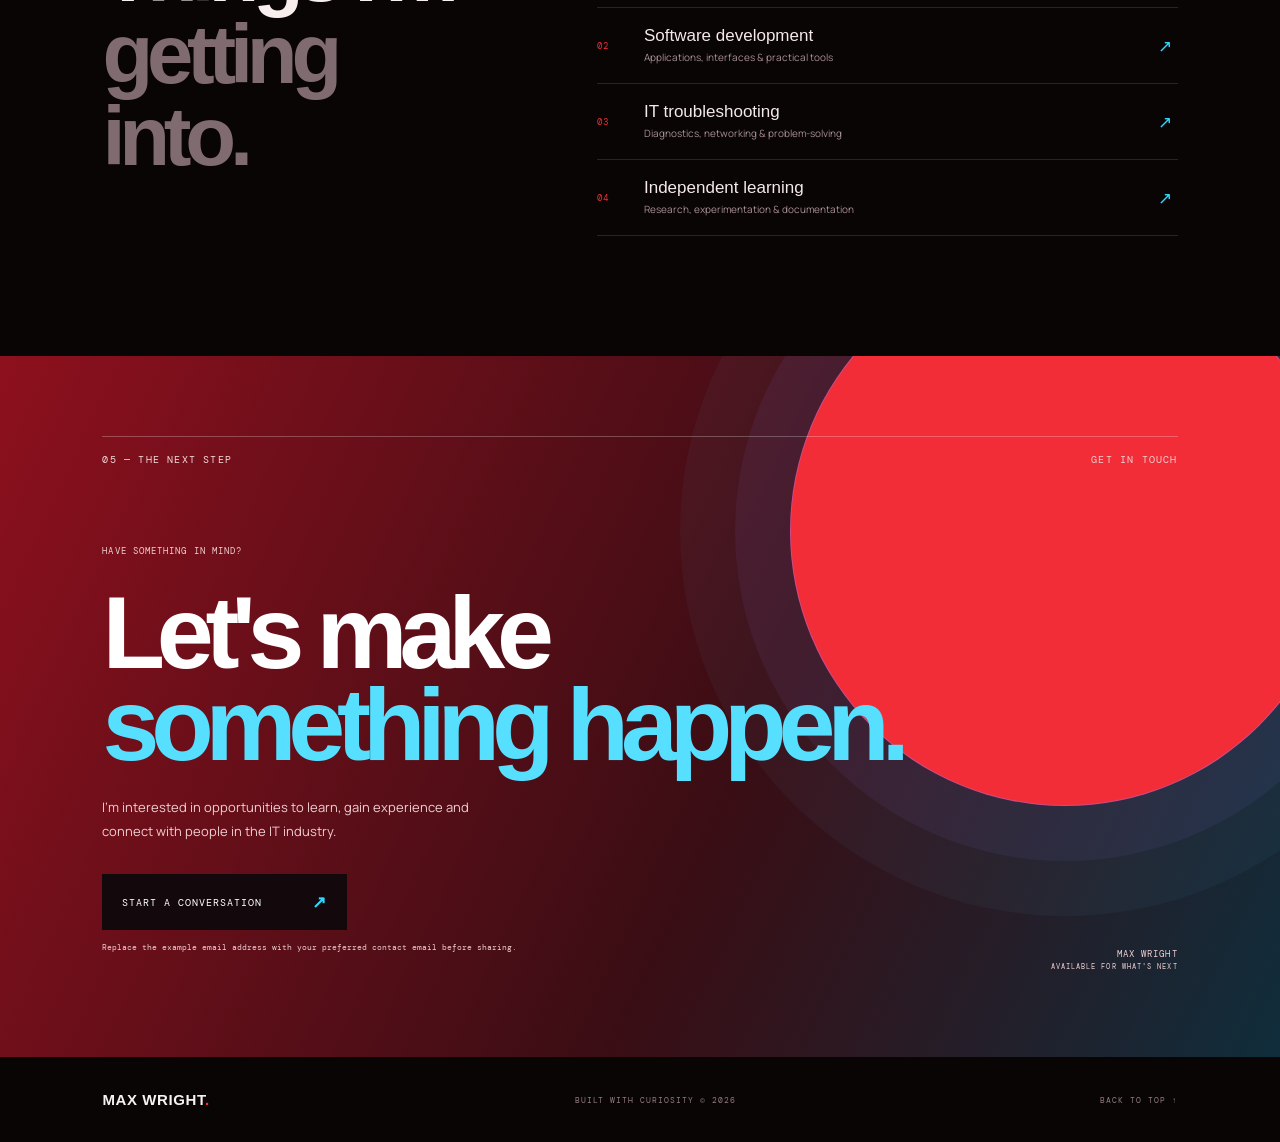
==== commit 240ccd83: "Add cinematic scroll experience" ====
--- a/index.html
+++ b/index.html
@@ -46,6 +46,8 @@
       <div class="hero-scroll"><span>SCROLL TO EXPLORE</span><i></i></div>
       <div class="hero-index">MW — 001</div>
     </section>
+
+    <section class="cinema-scroll" id="cinematic" aria-label="A cinematic scroll experience"><div class="cinema-sticky"><canvas class="cinema-canvas" id="cinemaCanvas" aria-hidden="true"></canvas><div class="cinema-vignette"></div><div class="cinema-topline"><span>MW / DIGITAL WORLDS</span><span>SCROLL TO DESCEND</span></div><div class="cinema-copy cinema-copy-one"><span class="cinema-kicker">A DIFFERENT WAY TO SEE THINGS</span><h2>Beyond<br><em>the ordinary.</em></h2><p>Curiosity has no edges. Neither should the things we build.</p></div><div class="cinema-copy cinema-copy-two"><span class="cinema-kicker">IMAGINE / EXPLORE / CREATE</span><h2>Enter the<br><em>unknown.</em></h2><p>Every idea starts somewhere. This is where mine come to life.</p></div><div class="cinema-copy cinema-copy-three"><span class="cinema-kicker">MAX WRIGHT — 2026</span><h2>Make it<br><em>real.</em></h2><p>Scroll-driven visuals. Built to move with you.</p><a href="#work">EXPLORE THE PROJECTS ↘</a></div><div class="cinema-counter"><span id="cinemaFrame">01</span><i></i><span>03</span></div><div class="cinema-scrollline"><span></span></div></div></section>
 
     <section class="ticker" aria-label="Areas of interest"><div class="ticker-track"><span>SOFTWARE DEVELOPMENT</span><b>✳</b><span>PC HARDWARE</span><b>✳</b><span>PROBLEM SOLVING</span><b>✳</b><span>CONTINUOUS LEARNING</span><b>✳</b><span>SOFTWARE DEVELOPMENT</span><b>✳</b><span>PC HARDWARE</span><b>✳</b><span>PROBLEM SOLVING</span><b>✳</b><span>CONTINUOUS LEARNING</span><b>✳</b></div></section>
 
--- a/styles.css
+++ b/styles.css
@@ -1,12 +1,12 @@
-:root{--bg:#08090d;--panel:#101218;--line:rgba(255,255,255,.13);--white:#f3f1ec;--muted:#888a91;--lime:#c7f36b;--blue:#7ca9ff;--mono:'DM Mono',monospace;--display:'Space Grotesk',sans-serif;--body:'Manrope',sans-serif;--ease:cubic-bezier(.2,.75,.2,1)}
-*{box-sizing:border-box}html{scroll-behavior:smooth;scroll-padding-top:90px}body{margin:0;background:var(--bg);color:var(--white);font-family:var(--body);line-height:1.6;overflow-x:hidden}a{color:inherit;text-decoration:none}button{font:inherit}.noise{position:fixed;inset:0;z-index:50;pointer-events:none;opacity:.075;background-image:url("data:image/svg+xml,%3Csvg viewBox='0 0 180 180' xmlns='http://www.w3.org/2000/svg'%3E%3Cfilter id='n'%3E%3CfeTurbulence type='fractalNoise' baseFrequency='.85' numOctaves='3' stitchTiles='stitch'/%3E%3C/filter%3E%3Crect width='100%25' height='100%25' filter='url(%23n)' opacity='.4'/%3E%3C/svg%3E")}.cursor-glow{position:fixed;z-index:0;pointer-events:none;width:380px;height:380px;border-radius:50%;background:radial-gradient(circle,rgba(150,197,95,.075),transparent 68%);transform:translate(-50%,-50%);opacity:0;transition:opacity .3s}.scroll-progress{height:2px;position:fixed;z-index:100;top:0;left:0;right:0;background:transparent}.scroll-progress span{display:block;width:0;height:100%;background:var(--lime);box-shadow:0 0 12px #c7f36b88}.header{height:84px;padding:0 6vw;display:flex;align-items:center;justify-content:space-between;border-bottom:1px solid var(--line);position:sticky;top:0;z-index:40;background:rgba(8,9,13,.78);backdrop-filter:blur(18px)}.brand{display:flex;align-items:center;gap:12px}.brand-symbol{font:700 31px var(--display);letter-spacing:-.1em}.brand-symbol span,.footer-brand span{color:var(--lime)}.brand-name{font:600 11px var(--mono);letter-spacing:.13em}.brand-name small{display:block;color:#777982;font-size:8px;letter-spacing:.17em;margin-top:2px}.nav{display:flex;align-items:center;gap:38px;color:#b7b8bd;font-size:12px}.nav>a:not(.nav-cta){transition:color .25s}.nav>a:hover{color:var(--lime)}.nav-cta{padding:11px 16px;border:1px solid #4b4d4b;border-radius:2px;color:var(--white)}.nav-cta span{color:var(--lime);margin-left:14px}.menu-toggle{display:none}
-.hero{min-height:690px;height:min(820px,calc(100svh - 84px));position:relative;overflow:hidden;padding:100px 8vw 85px;display:flex;align-items:center;border-bottom:1px solid var(--line)}.hero-grid{position:absolute;inset:0;background-image:linear-gradient(rgba(255,255,255,.035) 1px,transparent 1px),linear-gradient(90deg,rgba(255,255,255,.035) 1px,transparent 1px);background-size:76px 76px;mask-image:linear-gradient(90deg,black,transparent 80%);opacity:.55}.hero-content{position:relative;z-index:3;width:min(800px,65%)}.eyebrow,.section-meta,.art-label,.floating-code,.hero-scroll,.hero-index,.app-top,.app-greeting,.app-mini-card small,.app-footer-line,.feature-top,.feature-year,.project-tags,.text-arrow,.visual-open,.small-project-info small,.planned-mark,.step-number,.toolkit-list>div>span,.contact-kicker,.contact-side,.footer{font:10px var(--mono);letter-spacing:.12em}.eyebrow{display:flex;align-items:center;gap:12px;color:#aaaeb4}.eyebrow-dot{width:7px;height:7px;border-radius:50%;background:var(--lime);box-shadow:0 0 12px var(--lime)}.eyebrow-rule{width:42px;height:1px;background:#666}.hero-title{font:700 clamp(64px,9.4vw,142px)/.88 var(--display);letter-spacing:-.085em;margin:37px 0 38px;position:relative;z-index:2}.outline-word{-webkit-text-stroke:1px rgba(243,241,236,.8);color:transparent}.hero-period{color:var(--lime)}.hero-title-last{font-size:.54em;letter-spacing:-.065em;display:inline-block;margin-top:17px}.hero-bottom{display:flex;align-items:flex-end;justify-content:space-between;gap:30px;max-width:650px}.hero-bottom p{max-width:430px;color:#a2a3a8;font-size:14px;line-height:1.9;margin:0}.round-link{width:100px;height:100px;border:1px solid #565a50;border-radius:50%;display:flex;align-items:center;justify-content:center;gap:7px;flex-shrink:0;font:8px/1.5 var(--mono);letter-spacing:.08em;transition:background .35s,border-color .35s,transform .4s var(--ease)}.round-link b{font-size:19px;color:var(--lime);font-weight:400}.round-link:hover{background:var(--lime);color:#111;transform:rotate(-12deg) scale(1.06);border-color:var(--lime)}.round-link:hover b{color:#111}.hero-art{position:absolute;right:2%;top:4%;width:52%;height:92%;z-index:1;pointer-events:none}.art-halo{position:absolute;border-radius:50%;filter:blur(35px)}.halo-one{width:360px;height:360px;right:16%;top:25%;background:#9cbf5230}.halo-two{width:260px;height:260px;right:7%;top:43%;background:#365c9b30}.orbital{position:absolute;border:1px solid rgba(203,225,167,.18);border-radius:50%;width:560px;height:230px;right:-2%;top:35%;transform:rotate(-33deg)}.orbital-two{width:500px;height:310px;transform:rotate(48deg);right:2%;top:29%;border-color:rgba(124,169,255,.17)}.sculpture{position:absolute;width:330px;height:390px;right:22%;top:22%;perspective:900px;transform-style:preserve-3d;animation:sculptureFloat 7s ease-in-out infinite}.sculpture-core{position:absolute;inset:45px 38px;background:radial-gradient(circle at 34% 25%,#efffc2 0,#a7d66b 13%,#526b3d 35%,#1c2923 62%,#080d0d 82%);border-radius:48% 52% 60% 40% / 45% 43% 57% 55%;filter:drop-shadow(0 25px 35px #000b);transform:rotate(-27deg) rotateY(-22deg);box-shadow:inset -25px -28px 45px #050908,inset 15px 10px 30px #e6ffae66,0 0 70px #a4dc6240}.sculpture-ring{position:absolute;inset:75px 10px;border:2px solid transparent;border-top-color:#e0f6a8;border-bottom-color:#8cbf68;border-radius:50%;transform:rotate(-34deg) rotateY(52deg);filter:drop-shadow(0 0 10px #c7f36b88)}.ring-two{inset:40px 45px;transform:rotate(62deg) rotateX(65deg);border-top-color:#b4d9ff;border-bottom-color:#b4d9ff;opacity:.65}.ring-three{inset:5px 82px;transform:rotate(28deg) rotateY(67deg);border-left-color:#c7f36b;border-right-color:#c7f36b;opacity:.55}.sculpture-shine{position:absolute;inset:50px 45px;background:linear-gradient(125deg,transparent 35%,#fff8 45%,transparent 52%);border-radius:50%;transform:rotate(-25deg);mix-blend-mode:screen;opacity:.45}.art-label{position:absolute;color:#9a9d92}.label-top{top:15%;right:12%}.label-top span{color:var(--lime)}.label-bottom{bottom:16%;right:12%;font-size:9px}.art-label i{font-style:normal;color:var(--lime);padding:0 5px}.floating-code{position:absolute;color:#c4d7a0;font-size:9px;opacity:.55}.code-one{top:28%;right:2%;transform:rotate(8deg)}.code-two{bottom:29%;left:3%;color:#9bb9e8}.hero-scroll{position:absolute;bottom:30px;left:8vw;color:#85878b;font-size:8px;display:flex;align-items:center;gap:13px}.hero-scroll i{height:1px;width:45px;background:var(--lime)}.hero-index{position:absolute;bottom:30px;right:8vw;color:#696b70}
+:root{--bg:#08090d;--panel:#101218;--line:rgba(255,255,255,.13);--white:#f3f1ec;--muted:#888a91;--lime:#9b8cff;--blue:#59c9ff;--mono:'DM Mono',monospace;--display:'Space Grotesk',sans-serif;--body:'Manrope',sans-serif;--ease:cubic-bezier(.2,.75,.2,1)}
+*{box-sizing:border-box}html{scroll-behavior:smooth;scroll-padding-top:90px}body{margin:0;background:var(--bg);color:var(--white);font-family:var(--body);line-height:1.6;overflow-x:hidden}a{color:inherit;text-decoration:none}button{font:inherit}.noise{position:fixed;inset:0;z-index:50;pointer-events:none;opacity:.075;background-image:url("data:image/svg+xml,%3Csvg viewBox='0 0 180 180' xmlns='http://www.w3.org/2000/svg'%3E%3Cfilter id='n'%3E%3CfeTurbulence type='fractalNoise' baseFrequency='.85' numOctaves='3' stitchTiles='stitch'/%3E%3C/filter%3E%3Crect width='100%25' height='100%25' filter='url(%23n)' opacity='.4'/%3E%3C/svg%3E")}.cursor-glow{position:fixed;z-index:0;pointer-events:none;width:380px;height:380px;border-radius:50%;background:radial-gradient(circle,rgba(150,197,95,.075),transparent 68%);transform:translate(-50%,-50%);opacity:0;transition:opacity .3s}.scroll-progress{height:2px;position:fixed;z-index:100;top:0;left:0;right:0;background:transparent}.scroll-progress span{display:block;width:0;height:100%;background:var(--lime);box-shadow:0 0 12px #9b8cff88}.header{height:84px;padding:0 6vw;display:flex;align-items:center;justify-content:space-between;border-bottom:1px solid var(--line);position:sticky;top:0;z-index:40;background:rgba(8,9,13,.78);backdrop-filter:blur(18px)}.brand{display:flex;align-items:center;gap:12px}.brand-symbol{font:700 31px var(--display);letter-spacing:-.1em}.brand-symbol span,.footer-brand span{color:var(--lime)}.brand-name{font:600 11px var(--mono);letter-spacing:.13em}.brand-name small{display:block;color:#777982;font-size:8px;letter-spacing:.17em;margin-top:2px}.nav{display:flex;align-items:center;gap:38px;color:#b7b8bd;font-size:12px}.nav>a:not(.nav-cta){transition:color .25s}.nav>a:hover{color:var(--lime)}.nav-cta{padding:11px 16px;border:1px solid #4b4d4b;border-radius:2px;color:var(--white)}.nav-cta span{color:var(--lime);margin-left:14px}.menu-toggle{display:none}
+.hero{min-height:690px;height:min(820px,calc(100svh - 84px));position:relative;overflow:hidden;padding:100px 8vw 85px;display:flex;align-items:center;border-bottom:1px solid var(--line)}.hero-grid{position:absolute;inset:0;background-image:linear-gradient(rgba(255,255,255,.035) 1px,transparent 1px),linear-gradient(90deg,rgba(255,255,255,.035) 1px,transparent 1px);background-size:76px 76px;mask-image:linear-gradient(90deg,black,transparent 80%);opacity:.55}.hero-content{position:relative;z-index:3;width:min(800px,65%)}.eyebrow,.section-meta,.art-label,.floating-code,.hero-scroll,.hero-index,.app-top,.app-greeting,.app-mini-card small,.app-footer-line,.feature-top,.feature-year,.project-tags,.text-arrow,.visual-open,.small-project-info small,.planned-mark,.step-number,.toolkit-list>div>span,.contact-kicker,.contact-side,.footer{font:10px var(--mono);letter-spacing:.12em}.eyebrow{display:flex;align-items:center;gap:12px;color:#aaaeb4}.eyebrow-dot{width:7px;height:7px;border-radius:50%;background:var(--lime);box-shadow:0 0 12px var(--lime)}.eyebrow-rule{width:42px;height:1px;background:#666}.hero-title{font:700 clamp(64px,9.4vw,142px)/.88 var(--display);letter-spacing:-.085em;margin:37px 0 38px;position:relative;z-index:2}.outline-word{-webkit-text-stroke:1px rgba(243,241,236,.8);color:transparent}.hero-period{color:var(--lime)}.hero-title-last{font-size:.54em;letter-spacing:-.065em;display:inline-block;margin-top:17px}.hero-bottom{display:flex;align-items:flex-end;justify-content:space-between;gap:30px;max-width:650px}.hero-bottom p{max-width:430px;color:#a2a3a8;font-size:14px;line-height:1.9;margin:0}.round-link{width:100px;height:100px;border:1px solid #565a50;border-radius:50%;display:flex;align-items:center;justify-content:center;gap:7px;flex-shrink:0;font:8px/1.5 var(--mono);letter-spacing:.08em;transition:background .35s,border-color .35s,transform .4s var(--ease)}.round-link b{font-size:19px;color:var(--lime);font-weight:400}.round-link:hover{background:var(--lime);color:#111;transform:rotate(-12deg) scale(1.06);border-color:var(--lime)}.round-link:hover b{color:#111}.hero-art{position:absolute;right:2%;top:4%;width:52%;height:92%;z-index:1;pointer-events:none}.art-halo{position:absolute;border-radius:50%;filter:blur(35px)}.halo-one{width:360px;height:360px;right:16%;top:25%;background:#9cbf5230}.halo-two{width:260px;height:260px;right:7%;top:43%;background:#365c9b30}.orbital{position:absolute;border:1px solid rgba(203,225,167,.18);border-radius:50%;width:560px;height:230px;right:-2%;top:35%;transform:rotate(-33deg)}.orbital-two{width:500px;height:310px;transform:rotate(48deg);right:2%;top:29%;border-color:rgba(124,169,255,.17)}.sculpture{position:absolute;width:330px;height:390px;right:22%;top:22%;perspective:900px;transform-style:preserve-3d;animation:sculptureFloat 7s ease-in-out infinite}.sculpture-core{position:absolute;inset:45px 38px;background:radial-gradient(circle at 34% 25%,#efffc2 0,#a7d66b 13%,#526b3d 35%,#1c2923 62%,#080d0d 82%);border-radius:48% 52% 60% 40% / 45% 43% 57% 55%;filter:drop-shadow(0 25px 35px #000b);transform:rotate(-27deg) rotateY(-22deg);box-shadow:inset -25px -28px 45px #050908,inset 15px 10px 30px #e6ffae66,0 0 70px #a4dc6240}.sculpture-ring{position:absolute;inset:75px 10px;border:2px solid transparent;border-top-color:#e0f6a8;border-bottom-color:#8cbf68;border-radius:50%;transform:rotate(-34deg) rotateY(52deg);filter:drop-shadow(0 0 10px #9b8cff88)}.ring-two{inset:40px 45px;transform:rotate(62deg) rotateX(65deg);border-top-color:#b4d9ff;border-bottom-color:#b4d9ff;opacity:.65}.ring-three{inset:5px 82px;transform:rotate(28deg) rotateY(67deg);border-left-color:#9b8cff;border-right-color:#9b8cff;opacity:.55}.sculpture-shine{position:absolute;inset:50px 45px;background:linear-gradient(125deg,transparent 35%,#fff8 45%,transparent 52%);border-radius:50%;transform:rotate(-25deg);mix-blend-mode:screen;opacity:.45}.art-label{position:absolute;color:#9a9d92}.label-top{top:15%;right:12%}.label-top span{color:var(--lime)}.label-bottom{bottom:16%;right:12%;font-size:9px}.art-label i{font-style:normal;color:var(--lime);padding:0 5px}.floating-code{position:absolute;color:#c4d7a0;font-size:9px;opacity:.55}.code-one{top:28%;right:2%;transform:rotate(8deg)}.code-two{bottom:29%;left:3%;color:#9bb9e8}.hero-scroll{position:absolute;bottom:30px;left:8vw;color:#85878b;font-size:8px;display:flex;align-items:center;gap:13px}.hero-scroll i{height:1px;width:45px;background:var(--lime)}.hero-index{position:absolute;bottom:30px;right:8vw;color:#696b70}
 .ticker{overflow:hidden;background:var(--lime);color:#111;padding:15px 0;transform:rotate(-1.1deg) scale(1.02);position:relative;z-index:4;margin:0 0 30px}.ticker-track{display:flex;align-items:center;justify-content:space-around;gap:38px;white-space:nowrap;width:max-content;animation:ticker 32s linear infinite;font:600 12px var(--mono);letter-spacing:.12em}.ticker-track b{font-size:17px;font-weight:400}@keyframes ticker{to{transform:translateX(-50%)}}
 .section-shell{width:min(1160px,84%);margin:0 auto}.intro,.work,.approach,.toolkit{padding-top:135px}.section-meta{display:flex;justify-content:space-between;border-top:1px solid var(--line);padding-top:16px;color:#888b90}.section-meta span:last-child{color:#62656b}.intro-layout{display:grid;grid-template-columns:1.15fr .85fr;gap:10%;padding:75px 0 90px;position:relative}.display-heading{font:600 clamp(48px,6.5vw,88px)/.98 var(--display);letter-spacing:-.075em;margin:0}.muted-word{color:#73757b}.intro-copy{padding-top:8px;max-width:420px;position:relative}.tiny-cross{font-size:22px;color:var(--lime)}.intro-copy p{font-size:13px;color:#9c9ea4;line-height:1.95}.intro-copy .intro-lead{font:500 19px/1.55 var(--display);color:#eeeee9;margin:18px 0 22px}.underlined-link{display:inline-flex;align-items:center;gap:25px;border-bottom:1px solid #62645d;padding:14px 0 10px;margin-top:13px;font:10px var(--mono);letter-spacing:.1em;transition:color .3s,border-color .3s}.underlined-link span{color:var(--lime);font-size:17px}.underlined-link:hover{color:var(--lime);border-color:var(--lime)}.intro-stamp{position:absolute;right:-5%;bottom:20px;border:1px solid #45483e;border-radius:50%;width:100px;height:100px;display:grid;place-content:center;text-align:center;font:9px/1.5 var(--mono);letter-spacing:.12em;color:#9b9d91;transform:rotate(12deg)}.intro-stamp span{color:var(--lime);font-size:17px}
-.work{padding-top:125px}.work-heading{display:flex;align-items:flex-end;justify-content:space-between;gap:40px;padding:70px 0 48px}.work-heading p,.approach-head>p{max-width:290px;color:#999ba1;font-size:13px;line-height:1.9;margin:0 0 8px}.feature-project{border:1px solid #292b2d;background:#0d0f13;display:grid;grid-template-columns:1.2fr .8fr;min-height:440px;overflow:hidden;transform-style:preserve-3d;transition:border-color .4s,box-shadow .5s}.feature-project:hover{border-color:#747c5c;box-shadow:0 28px 80px #0008}.project-visual{min-height:440px;position:relative;display:grid;place-items:center;overflow:hidden;background:radial-gradient(ellipse at 48% 46%,#314d37 0,#1a2a25 34%,#111719 70%)}.visual-grid{position:absolute;inset:0;background-image:linear-gradient(#d3e5b00d 1px,transparent 1px),linear-gradient(90deg,#d3e5b00d 1px,transparent 1px);background-size:32px 32px;transform:perspective(500px) rotateX(54deg) scale(1.8);transform-origin:bottom;opacity:.6}.visual-glow{position:absolute;width:320px;height:320px;border-radius:50%;background:#c7f36b1a;filter:blur(60px)}.app-window{position:relative;z-index:2;width:83%;height:300px;background:#0b1010;border:1px solid #718b65;border-radius:8px;box-shadow:0 25px 80px #000c;transform:perspective(1000px) rotateY(7deg) rotateX(2deg);transition:transform .7s var(--ease),box-shadow .7s}.feature-project:hover .app-window{transform:perspective(1000px) rotateY(0) rotateX(0) translateY(-8px) scale(1.025);box-shadow:0 35px 100px #000e,0 0 35px #c7f36b20}.app-top{height:33px;border-bottom:1px solid #29352c;display:flex;align-items:center;padding:0 12px;gap:10px;color:#879487;font-size:7px}.app-dots{display:flex;gap:4px}.app-dots i{width:5px;height:5px;border-radius:50%;background:#71846b}.app-top>b{margin-left:auto;color:var(--lime);font-size:14px}.app-body{display:flex;height:calc(100% - 33px)}.app-sidebar{width:42px;border-right:1px solid #29352c;display:flex;align-items:center;flex-direction:column;gap:17px;padding:13px 0;color:var(--lime)}.app-sidebar strong{font:700 10px var(--display);margin-bottom:9px}.app-sidebar i{width:12px;height:12px;border:1px solid #556451;border-radius:3px}.app-sidebar i.active{background:var(--lime);box-shadow:0 0 12px #c7f36b88}.app-content{padding:17px 20px;flex:1;position:relative}.app-greeting{font-size:7px;color:#88978b;display:flex;justify-content:space-between}.app-greeting span{color:var(--lime)}.app-content h3{font:600 27px/.95 var(--display);letter-spacing:-.06em;margin:16px 0}.app-content h3 em{font-style:normal;color:var(--lime)}.app-cards{display:grid;grid-template-columns:repeat(3,1fr);gap:8px}.app-mini-card{height:86px;border:1px solid #364337;background:linear-gradient(145deg,#18231b,#101713);padding:9px;position:relative}.app-mini-card small{font-size:6px;color:#849384;letter-spacing:.04em}.app-mini-card b{display:block;font:600 12px/1.2 var(--display);margin-top:9px}.app-mini-card span{position:absolute;right:8px;bottom:5px;color:var(--lime);font-size:12px}.app-footer-line{display:flex;justify-content:space-between;position:absolute;bottom:10px;left:20px;right:20px;color:#6f7c70;font-size:6px}.visual-open{position:absolute;bottom:20px;right:22px;color:#e7efdf;font-size:8px}.visual-open b{color:var(--lime);font-size:15px;margin-left:10px}.feature-info{padding:37px 34px;display:flex;flex-direction:column}.feature-top{display:flex;justify-content:space-between;gap:10px;flex-wrap:wrap;color:#85878b;font-size:8px}.in-progress{color:#c5e88a}.in-progress i{display:inline-block;width:6px;height:6px;border-radius:50%;background:var(--lime);margin-right:6px;box-shadow:0 0 8px var(--lime)}.feature-title-row{display:flex;align-items:baseline;justify-content:space-between;margin-top:60px}.feature-title-row h3{font:600 clamp(38px,4vw,56px)/1 var(--display);letter-spacing:-.07em;margin:0}.feature-title-row h3 span{color:var(--lime)}.feature-year{color:#777b75;font-size:8px}.feature-info>p{font-size:12px;line-height:1.9;color:#a0a29e;margin:22px 0 30px}.feature-bottom{margin-top:auto;border-top:1px solid #303330;padding-top:17px;display:flex;justify-content:space-between;align-items:center;gap:15px;flex-wrap:wrap}.project-tags{display:flex;gap:8px;flex-wrap:wrap}.project-tags span{border:1px solid #42463e;padding:6px 7px;color:#a5aa9b;font-size:7px}.text-arrow{font-size:8px;white-space:nowrap}.text-arrow b{color:var(--lime);font-size:15px;margin-left:7px}.next-projects{display:grid;grid-template-columns:1fr 1fr;gap:18px;margin-top:18px}.small-project{border:1px solid #292b2d;background:#0d0f13;transition:transform .45s var(--ease),border-color .4s,box-shadow .4s}.small-project:hover{transform:translateY(-6px);border-color:#59634b;box-shadow:0 20px 45px #0007}.small-project-art{height:180px;position:relative;overflow:hidden;display:grid;place-items:center}.small-project-art>span{position:absolute;bottom:13px;left:16px;font:8px var(--mono);letter-spacing:.1em;color:#b0b8a4}.network-art{background:radial-gradient(circle at center,#233d3c,#111b1c 70%)}.network-sphere{width:105px;height:105px;border:1px solid #a6d2a1;border-radius:50%;box-shadow:inset 0 0 25px #8cce8d44,0 0 40px #a2e5a12b;position:relative;animation:slowSpin 12s linear infinite}.network-sphere:before,.network-sphere:after{content:"";position:absolute;inset:12px -17px;border:1px solid #a6d2a188;border-radius:50%;transform:rotate(58deg)}.network-sphere:after{transform:rotate(-58deg)}.code-art{background:radial-gradient(circle at center,#252b48,#11131d 70%)}.code-lines{width:190px;display:grid;gap:11px;transform:rotate(-9deg)}.code-lines i{height:5px;border-radius:8px;background:linear-gradient(90deg,#91a9e8,transparent);opacity:.7}.code-lines i:nth-child(2){width:70%}.code-lines i:nth-child(3){width:90%}.code-lines i:nth-child(4){width:55%}.code-lines i:nth-child(5){width:78%}.small-project-info{padding:22px;display:flex;align-items:flex-end;justify-content:space-between;gap:15px}.small-project-info small{font-size:8px;color:#858a80}.small-project-info h3{font:600 22px var(--display);letter-spacing:-.04em;margin:8px 0}.small-project-info p{max-width:380px;font-size:11px;line-height:1.8;color:#999c9a;margin:0}.planned-mark{font-size:7px;color:#c4df91;white-space:nowrap}.project-disclaimer{color:#777b7a;font:9px var(--mono);margin-top:15px}
+.work{padding-top:125px}.work-heading{display:flex;align-items:flex-end;justify-content:space-between;gap:40px;padding:70px 0 48px}.work-heading p,.approach-head>p{max-width:290px;color:#999ba1;font-size:13px;line-height:1.9;margin:0 0 8px}.feature-project{border:1px solid #292b2d;background:#0d0f13;display:grid;grid-template-columns:1.2fr .8fr;min-height:440px;overflow:hidden;transform-style:preserve-3d;transition:border-color .4s,box-shadow .5s}.feature-project:hover{border-color:#747c5c;box-shadow:0 28px 80px #0008}.project-visual{min-height:440px;position:relative;display:grid;place-items:center;overflow:hidden;background:radial-gradient(ellipse at 48% 46%,#314d37 0,#1a2a25 34%,#111719 70%)}.visual-grid{position:absolute;inset:0;background-image:linear-gradient(#d3e5b00d 1px,transparent 1px),linear-gradient(90deg,#d3e5b00d 1px,transparent 1px);background-size:32px 32px;transform:perspective(500px) rotateX(54deg) scale(1.8);transform-origin:bottom;opacity:.6}.visual-glow{position:absolute;width:320px;height:320px;border-radius:50%;background:#9b8cff1a;filter:blur(60px)}.app-window{position:relative;z-index:2;width:83%;height:300px;background:#0b1010;border:1px solid #718b65;border-radius:8px;box-shadow:0 25px 80px #000c;transform:perspective(1000px) rotateY(7deg) rotateX(2deg);transition:transform .7s var(--ease),box-shadow .7s}.feature-project:hover .app-window{transform:perspective(1000px) rotateY(0) rotateX(0) translateY(-8px) scale(1.025);box-shadow:0 35px 100px #000e,0 0 35px #9b8cff20}.app-top{height:33px;border-bottom:1px solid #29352c;display:flex;align-items:center;padding:0 12px;gap:10px;color:#879487;font-size:7px}.app-dots{display:flex;gap:4px}.app-dots i{width:5px;height:5px;border-radius:50%;background:#71846b}.app-top>b{margin-left:auto;color:var(--lime);font-size:14px}.app-body{display:flex;height:calc(100% - 33px)}.app-sidebar{width:42px;border-right:1px solid #29352c;display:flex;align-items:center;flex-direction:column;gap:17px;padding:13px 0;color:var(--lime)}.app-sidebar strong{font:700 10px var(--display);margin-bottom:9px}.app-sidebar i{width:12px;height:12px;border:1px solid #556451;border-radius:3px}.app-sidebar i.active{background:var(--lime);box-shadow:0 0 12px #9b8cff88}.app-content{padding:17px 20px;flex:1;position:relative}.app-greeting{font-size:7px;color:#88978b;display:flex;justify-content:space-between}.app-greeting span{color:var(--lime)}.app-content h3{font:600 27px/.95 var(--display);letter-spacing:-.06em;margin:16px 0}.app-content h3 em{font-style:normal;color:var(--lime)}.app-cards{display:grid;grid-template-columns:repeat(3,1fr);gap:8px}.app-mini-card{height:86px;border:1px solid #364337;background:linear-gradient(145deg,#18231b,#101713);padding:9px;position:relative}.app-mini-card small{font-size:6px;color:#849384;letter-spacing:.04em}.app-mini-card b{display:block;font:600 12px/1.2 var(--display);margin-top:9px}.app-mini-card span{position:absolute;right:8px;bottom:5px;color:var(--lime);font-size:12px}.app-footer-line{display:flex;justify-content:space-between;position:absolute;bottom:10px;left:20px;right:20px;color:#6f7c70;font-size:6px}.visual-open{position:absolute;bottom:20px;right:22px;color:#e7efdf;font-size:8px}.visual-open b{color:var(--lime);font-size:15px;margin-left:10px}.feature-info{padding:37px 34px;display:flex;flex-direction:column}.feature-top{display:flex;justify-content:space-between;gap:10px;flex-wrap:wrap;color:#85878b;font-size:8px}.in-progress{color:#c5e88a}.in-progress i{display:inline-block;width:6px;height:6px;border-radius:50%;background:var(--lime);margin-right:6px;box-shadow:0 0 8px var(--lime)}.feature-title-row{display:flex;align-items:baseline;justify-content:space-between;margin-top:60px}.feature-title-row h3{font:600 clamp(38px,4vw,56px)/1 var(--display);letter-spacing:-.07em;margin:0}.feature-title-row h3 span{color:var(--lime)}.feature-year{color:#777b75;font-size:8px}.feature-info>p{font-size:12px;line-height:1.9;color:#a0a29e;margin:22px 0 30px}.feature-bottom{margin-top:auto;border-top:1px solid #303330;padding-top:17px;display:flex;justify-content:space-between;align-items:center;gap:15px;flex-wrap:wrap}.project-tags{display:flex;gap:8px;flex-wrap:wrap}.project-tags span{border:1px solid #42463e;padding:6px 7px;color:#a5aa9b;font-size:7px}.text-arrow{font-size:8px;white-space:nowrap}.text-arrow b{color:var(--lime);font-size:15px;margin-left:7px}.next-projects{display:grid;grid-template-columns:1fr 1fr;gap:18px;margin-top:18px}.small-project{border:1px solid #292b2d;background:#0d0f13;transition:transform .45s var(--ease),border-color .4s,box-shadow .4s}.small-project:hover{transform:translateY(-6px);border-color:#59634b;box-shadow:0 20px 45px #0007}.small-project-art{height:180px;position:relative;overflow:hidden;display:grid;place-items:center}.small-project-art>span{position:absolute;bottom:13px;left:16px;font:8px var(--mono);letter-spacing:.1em;color:#b0b8a4}.network-art{background:radial-gradient(circle at center,#233d3c,#111b1c 70%)}.network-sphere{width:105px;height:105px;border:1px solid #a6d2a1;border-radius:50%;box-shadow:inset 0 0 25px #8cce8d44,0 0 40px #a2e5a12b;position:relative;animation:slowSpin 12s linear infinite}.network-sphere:before,.network-sphere:after{content:"";position:absolute;inset:12px -17px;border:1px solid #a6d2a188;border-radius:50%;transform:rotate(58deg)}.network-sphere:after{transform:rotate(-58deg)}.code-art{background:radial-gradient(circle at center,#252b48,#11131d 70%)}.code-lines{width:190px;display:grid;gap:11px;transform:rotate(-9deg)}.code-lines i{height:5px;border-radius:8px;background:linear-gradient(90deg,#91a9e8,transparent);opacity:.7}.code-lines i:nth-child(2){width:70%}.code-lines i:nth-child(3){width:90%}.code-lines i:nth-child(4){width:55%}.code-lines i:nth-child(5){width:78%}.small-project-info{padding:22px;display:flex;align-items:flex-end;justify-content:space-between;gap:15px}.small-project-info small{font-size:8px;color:#858a80}.small-project-info h3{font:600 22px var(--display);letter-spacing:-.04em;margin:8px 0}.small-project-info p{max-width:380px;font-size:11px;line-height:1.8;color:#999c9a;margin:0}.planned-mark{font-size:7px;color:#c4df91;white-space:nowrap}.project-disclaimer{color:#777b7a;font:9px var(--mono);margin-top:15px}
 .approach{padding-top:145px}.approach-head{display:flex;justify-content:space-between;align-items:flex-end;padding:70px 0 60px;gap:35px}.steps{display:grid;grid-template-columns:repeat(3,1fr);border-top:1px solid #373a36;border-bottom:1px solid #373a36}.step{padding:27px 30px 34px 0;position:relative;min-height:240px;border-right:1px solid #373a36}.step+.step{padding-left:30px}.step:last-child{border:0}.step-number{color:var(--lime)}.step-icon{font:30px var(--display);color:#d1e9a1;margin-top:24px}.step h3{font:600 24px var(--display);margin:12px 0 8px;letter-spacing:-.04em}.step p{max-width:260px;color:#969995;font-size:12px;line-height:1.8}.step-line{position:absolute;bottom:0;left:0;width:0;height:2px;background:var(--lime);transition:width .55s var(--ease)}.step:hover .step-line{width:calc(100% - 30px)}.step+.step:hover .step-line{left:30px}
 .toolkit{padding-top:145px}.toolkit-layout{display:grid;grid-template-columns:.8fr 1.2fr;gap:10%;padding:70px 0 120px}.toolkit-list>div{display:grid;grid-template-columns:35px 1fr 20px;grid-template-rows:auto auto;gap:3px 12px;padding:18px 0;border-bottom:1px solid #30322f;align-items:center;transition:padding .3s,border-color .3s}.toolkit-list>div:hover{padding-left:10px;border-color:#a9d66b}.toolkit-list>div>span{grid-row:1/3;color:var(--lime);font-size:9px}.toolkit-list b{font:500 17px var(--display)}.toolkit-list small{color:#858984;font-size:10px}.toolkit-list i{grid-column:3;grid-row:1/3;color:#9ebd73;font-style:normal;font-size:17px}
-.contact{width:100%;max-width:none;padding:80px 8% 85px;position:relative;overflow:hidden;background:#c7f36b;color:#10120d}.contact .section-meta{border-color:#637b3e;color:#27351b}.contact .section-meta span:last-child{color:#53673c}.contact-orb{position:absolute;width:550px;height:550px;border:1px solid #758e4d66;border-radius:50%;right:-60px;top:-100px;box-shadow:0 0 0 55px #758e4d12,0 0 0 110px #758e4d0b}.contact-content{position:relative;z-index:2;padding:70px 0 20px;max-width:800px}.contact-kicker{font-size:9px;color:#42542d}.contact-content h2{font:600 clamp(56px,8vw,105px)/.9 var(--display);letter-spacing:-.08em;margin:25px 0}.contact-content h2 span{color:#5d7735}.contact-content p{max-width:420px;font-size:13px;line-height:1.8;color:#39482a}.contact-button{display:inline-flex;align-items:center;gap:50px;background:#11140e;color:#f4f3e9;padding:17px 20px;margin-top:18px;font:10px var(--mono);letter-spacing:.1em;transition:transform .3s,background .3s}.contact-button b{color:var(--lime);font-size:17px}.contact-button:hover{transform:translateY(-4px);background:#26351b}.contact-content>small{display:block;margin-top:12px;font:8px var(--mono);color:#52663b}.contact-side{position:absolute;right:8%;bottom:85px;color:#40542c;text-align:right;font-size:9px}.contact-side span{font-size:7px;color:#637c43}.footer{min-height:85px;padding:20px 8%;display:flex;align-items:center;justify-content:space-between;color:#858780;font-size:8px}.footer-brand{font:600 15px var(--display);color:var(--white);letter-spacing:.04em}.footer a:last-child{transition:color .3s}.footer a:last-child:hover{color:var(--lime)}
+.contact{width:100%;max-width:none;padding:80px 8% 85px;position:relative;overflow:hidden;background:#9b8cff;color:#10120d}.contact .section-meta{border-color:#637b3e;color:#27351b}.contact .section-meta span:last-child{color:#53673c}.contact-orb{position:absolute;width:550px;height:550px;border:1px solid #758e4d66;border-radius:50%;right:-60px;top:-100px;box-shadow:0 0 0 55px #758e4d12,0 0 0 110px #758e4d0b}.contact-content{position:relative;z-index:2;padding:70px 0 20px;max-width:800px}.contact-kicker{font-size:9px;color:#42542d}.contact-content h2{font:600 clamp(56px,8vw,105px)/.9 var(--display);letter-spacing:-.08em;margin:25px 0}.contact-content h2 span{color:#5d7735}.contact-content p{max-width:420px;font-size:13px;line-height:1.8;color:#39482a}.contact-button{display:inline-flex;align-items:center;gap:50px;background:#11140e;color:#f4f3e9;padding:17px 20px;margin-top:18px;font:10px var(--mono);letter-spacing:.1em;transition:transform .3s,background .3s}.contact-button b{color:var(--lime);font-size:17px}.contact-button:hover{transform:translateY(-4px);background:#26351b}.contact-content>small{display:block;margin-top:12px;font:8px var(--mono);color:#52663b}.contact-side{position:absolute;right:8%;bottom:85px;color:#40542c;text-align:right;font-size:9px}.contact-side span{font-size:7px;color:#637c43}.footer{min-height:85px;padding:20px 8%;display:flex;align-items:center;justify-content:space-between;color:#858780;font-size:8px}.footer-brand{font:600 15px var(--display);color:var(--white);letter-spacing:.04em}.footer a:last-child{transition:color .3s}.footer a:last-child:hover{color:var(--lime)}
 .reveal{opacity:0;transform:translateY(35px);filter:blur(5px);transition:opacity .9s var(--ease),transform .9s var(--ease),filter .9s var(--ease)}.reveal.visible{opacity:1;transform:translateY(0);filter:blur(0)}.hero .reveal{transition-duration:1.1s}.hero .hero-title{transition-delay:.1s}.hero .hero-bottom{transition-delay:.25s}
 @keyframes sculptureFloat{0%,100%{transform:translateY(0) rotate(-4deg)}50%{transform:translateY(-18px) rotate(3deg)}}@keyframes slowSpin{to{transform:rotate(360deg)}}
 @media(max-width:1000px){.hero-content{width:75%}.hero-art{right:-12%;opacity:.75}.sculpture{right:20%;transform:scale(.82)}.feature-project{grid-template-columns:1fr 1fr}.feature-info{padding:28px 24px}.feature-title-row{margin-top:45px}.app-window{width:88%}.small-project-info{display:block}.planned-mark{display:block;margin-top:17px}.section-shell{width:88%}}
@@ -14,3 +14,339 @@
 @media(max-width:390px){.hero-title{font-size:56px}.hero-bottom p{font-size:12px}.round-link{width:68px;height:68px}.feature-top{font-size:7px}.project-tags{gap:5px}.project-tags span{font-size:6px}.text-arrow{font-size:7px}.app-window{height:230px}.app-mini-card{height:64px}.app-mini-card b{font-size:9px}}
 @media(hover:hover){body.has-pointer .cursor-glow{opacity:1}.round-link,.contact-button,.nav-cta,.project-visual,.text-arrow{cursor:pointer}}
 @media(prefers-reduced-motion:reduce){*,*:before,*:after{scroll-behavior:auto!important;animation-duration:.01ms!important;animation-iteration-count:1!important;transition-duration:.01ms!important}.reveal{opacity:1;transform:none;filter:none}.ticker-track{animation:none}}
+
+:root{--bg:#070817;--panel:#11132d;--line:rgba(157,151,255,.2);--white:#f3f2ff;--muted:#9294b7;--lime:#9b8cff;--blue:#59c9ff}
+body{background:radial-gradient(ellipse at 75% 12%,#17143a,transparent 36%),#070817}
+.header{background:rgba(7,8,23,.84);border-color:#29264b}.cursor-glow{background:radial-gradient(circle,rgba(116,106,255,.16),transparent 68%)}
+.ticker{background:linear-gradient(90deg,#59c9ff,#9b8cff,#b58cff);color:#08091c}
+.contact{background:radial-gradient(ellipse at 75% 25%,#34256e,transparent 48%),linear-gradient(135deg,#10152e,#171333 58%,#0a1025);color:#f3f2ff}
+.contact .section-meta{border-color:#49426e;color:#b7b0df}.contact .section-meta span:last-child{color:#a7a0d3}.contact-orb{border-color:#8e7cff66;box-shadow:0 0 0 55px #8e7cff12,0 0 0 110px #59c9ff0b}
+.contact-kicker{color:#a9a0ff}.contact-content h2 span{color:#71d7ff}.contact-content p{color:#c0c1df}.contact-button{background:#f1efff;color:#15122c}.contact-button b{color:#7867e8}.contact-button:hover{background:#b7eaff;color:#11152c}.contact-content>small,.contact-side{color:#aaa5d1}
+.universe-shell{border:1px solid #38325f;background:linear-gradient(145deg,#121330,#080a1d);box-shadow:0 35px 100px #0007,0 0 70px #6e5bff12;overflow:hidden}
+.universe-topline{height:48px;padding:0 22px;display:flex;align-items:center;justify-content:space-between;border-bottom:1px solid #302b55;color:#aaa5d5;font:9px var(--mono);letter-spacing:.13em}
+.live-star{display:inline-block;width:6px;height:6px;border-radius:50%;background:#59c9ff;box-shadow:0 0 12px #59c9ff;margin-right:9px}
+.universe-stage{height:455px;position:relative;overflow:hidden;touch-action:pan-y;outline:none;background:radial-gradient(ellipse at 50% 48%,#25205a,#111333 48%,#090b20)}
+.universe-stage:focus-visible{box-shadow:inset 0 0 0 2px #8e7cff}
+.space-stars{position:absolute;inset:0;background-image:radial-gradient(1px 1px at 10% 20%,#fff 98%,transparent),radial-gradient(1px 1px at 22% 72%,#8bdcff 98%,transparent),radial-gradient(2px 2px at 80% 18%,#d6c9ff 98%,transparent),radial-gradient(1px 1px at 67% 80%,#fff 98%,transparent),radial-gradient(1px 1px at 42% 12%,#9ab9ff 98%,transparent);opacity:.8}
+.planet-orbit{position:absolute;width:560px;height:210px;border:1px solid #8b80ff30;border-radius:50%;left:50%;top:46%;transform:translate(-50%,-50%) rotate(-22deg)}.orbit-b{width:690px;height:290px;transform:translate(-50%,-50%) rotate(27deg);border-color:#59c9ff22}
+.planet-slide{position:absolute;inset:0;display:flex;align-items:center;justify-content:center;opacity:0;pointer-events:none;transform:translateX(65px) scale(.86);transition:opacity .5s,transform .7s cubic-bezier(.2,.75,.2,1)}
+.planet-slide.active{opacity:1;pointer-events:auto;transform:translateX(0) scale(1)}
+.planet-art{width:290px;height:290px;position:relative;display:grid;place-items:center;filter:drop-shadow(0 25px 35px #0009)}
+.planet-glow{position:absolute;width:260px;height:260px;border-radius:50%;background:#8c70ff45;filter:blur(38px)}
+.planet-body{width:190px;height:190px;border-radius:50%;position:relative;overflow:hidden;background:radial-gradient(circle at 31% 24%,#e4dcff,#a69aff 10%,#6659bb 34%,#302b75 68%,#121532);box-shadow:inset -28px -24px 42px #090b28,inset 12px 8px 24px #fff5,0 0 55px #8f7aff55;animation:planetFloat 7s ease-in-out infinite}
+.planet-body:after{content:"";position:absolute;inset:0;background:linear-gradient(125deg,transparent 30%,#fff4 42%,transparent 51%);border-radius:50%}
+.planet-body i{position:absolute;border-radius:50%;background:#28245e88;box-shadow:inset 4px 4px 9px #080b2a88}.planet-body i:nth-child(1){width:28px;height:20px;left:38px;top:56px}.planet-body i:nth-child(2){width:18px;height:14px;right:43px;top:105px}.planet-body i:nth-child(3){width:35px;height:24px;left:76px;bottom:35px}
+.planet-ring{position:absolute;width:310px;height:85px;border:2px solid #a89affb5;border-left-color:#59c9ff;border-right-color:#59c9ff;border-radius:50%;transform:rotate(-19deg);filter:drop-shadow(0 0 9px #8f7aff);z-index:2}
+.planet-moon{position:absolute;width:28px;height:28px;border-radius:50%;right:15px;top:30px;background:radial-gradient(circle at 30% 25%,#fff,#8de2ff 28%,#4b65b8 75%);box-shadow:0 0 25px #59c9ff88}
+.planet-network .planet-body{background:radial-gradient(circle at 30% 25%,#d7faff,#6edaff 10%,#277da8 35%,#153c71 72%,#0c1639)}.planet-network .planet-glow{background:#36bfff38}.planet-network .planet-ring{border-color:#59d6ffb5}
+.planet-network .planet-body i{width:9px;height:9px;background:#e0fbff;box-shadow:0 0 14px #59c9ff}.planet-network .planet-body i:nth-child(1){left:45px;top:42px}.planet-network .planet-body i:nth-child(2){right:38px;top:88px}.planet-network .planet-body i:nth-child(3){left:90px;bottom:36px}
+.planet-flow .planet-body{background:radial-gradient(circle at 30% 25%,#ffe5ff,#c18cff 10%,#754bb4 38%,#35205f 75%,#14112e)}.planet-flow .planet-glow{background:#bd70ff3b}.planet-flow .planet-ring{border-color:#d59bff}.planet-flow .planet-body strong{position:absolute;inset:0;display:grid;place-items:center;font:72px var(--display);color:#f4dfff;text-shadow:0 0 30px #fff8;z-index:2}
+.planet-caption{position:absolute;bottom:31px;left:0;right:0;text-align:center;display:grid;gap:4px}.planet-caption span{font:9px var(--mono);letter-spacing:.17em;color:#8edfff}.planet-caption b{font:600 25px var(--display);letter-spacing:.14em;color:#fff}.planet-caption small{font:8px var(--mono);letter-spacing:.2em;color:#a8a4d6}
+.universe-coordinates{position:absolute;bottom:14px;left:22px;right:22px;display:flex;justify-content:space-between;color:#7778a9;font:8px var(--mono);letter-spacing:.12em}
+.universe-controls{height:66px;padding:0 20px;display:flex;align-items:center;gap:18px;border-top:1px solid #302b55}
+.universe-arrow{width:36px;height:36px;border:1px solid #5a528d;border-radius:50%;background:#171638;color:#dcd8ff;font-size:19px;cursor:pointer;transition:.25s}.universe-arrow:hover{background:#7464d6;border-color:#a99bff;transform:scale(1.08)}
+.universe-dots{display:flex;gap:9px}.universe-dot{width:7px;height:7px;padding:0;border:0;border-radius:50%;background:#57527f;cursor:pointer}.universe-dot.active{width:24px;border-radius:6px;background:linear-gradient(90deg,#59c9ff,#a58bff);box-shadow:0 0 12px #8e7cff88}
+.swipe-hint{margin-left:auto;color:#8583b1;font:8px var(--mono);letter-spacing:.1em}
+.project-detail{padding:28px 32px;display:flex;align-items:flex-end;justify-content:space-between;gap:30px;border-top:1px solid #302b55;background:linear-gradient(110deg,#11142f,#101128)}
+.project-detail-meta{display:flex;gap:18px;flex-wrap:wrap;color:#8885b8;font:8px var(--mono);letter-spacing:.13em}.project-detail-meta span:last-child{color:#8fdbff}
+.project-detail h3{font:600 clamp(38px,5vw,58px)/1 var(--display);letter-spacing:-.07em;margin:18px 0 12px;color:#f4f2ff}.project-detail p{max-width:620px;color:#b0b0d0;font-size:12px;line-height:1.9;margin:0 0 16px}
+.project-detail .project-tags span{border-color:#484276;color:#c8c2f4}.project-detail-link{flex-shrink:0;padding:14px 17px;border:1px solid #6f65a7;color:#e6e2ff;font:9px var(--mono);letter-spacing:.1em;transition:.3s}.project-detail-link:hover{background:#8c7bff;color:white;transform:translateY(-3px)}
+@keyframes planetFloat{0%,100%{transform:translateY(0) rotate(-4deg)}50%{transform:translateY(-10px) rotate(3deg)}}
+@media(max-width:700px){.universe-topline{height:42px;padding:0 14px;font-size:8px}.universe-stage{height:400px}.planet-art{transform:scale(.82)}.planet-caption{bottom:25px}.planet-orbit{width:410px;height:165px}.orbit-b{width:480px;height:220px}.universe-controls{height:58px;padding:0 12px;gap:12px}.universe-arrow{width:34px;height:34px}.swipe-hint{font-size:7px;letter-spacing:.04em}.project-detail{padding:23px 19px;display:block}.project-detail h3{font-size:43px;margin:15px 0 10px}.project-detail p{font-size:11px}.project-detail-link{display:inline-block;margin-top:22px}.universe-coordinates{left:13px;right:13px;font-size:7px}}
+@media(prefers-reduced-motion:reduce){.planet-body{animation:none}.planet-slide{transition:none}}
+
+
+/* 2026 polish: deeper blue-violet atmosphere and richer motion */
+:root{--lime:#9b8cff;--blue:#59c9ff}
+.cursor-glow{background:radial-gradient(circle,rgba(111,132,255,.12),rgba(157,105,255,.055) 34%,transparent 70%)}
+.ticker{background:linear-gradient(100deg,#7464dc,#59bfff 55%,#9b8cff);color:#090b18}
+.ticker-track b{color:#fff}
+.contact{background:linear-gradient(115deg,#6554c9,#426ebc 58%,#5e91d8);color:#f7f5ff}
+.contact .section-meta{border-color:#ffffff40;color:#e1ddff}
+.contact .section-meta span:last-child,.contact-kicker,.contact-content p,.contact-content>small,.contact-side,.contact-side span{color:#e0dcff}
+.contact-content h2 span{color:#b9e9ff}
+.contact-button b{color:#9b8cff}
+.universe-shell{box-shadow:0 28px 90px #050619aa,0 0 70px #7564ff13;transition:transform .6s cubic-bezier(.2,.75,.2,1),box-shadow .6s}
+.universe-shell:hover{box-shadow:0 36px 110px #050619bb,0 0 90px #7564ff25}
+.universe-stage{perspective:1200px;touch-action:pan-y}
+.planet-slide{will-change:transform,opacity;backface-visibility:hidden;transition:opacity .62s ease,transform .82s cubic-bezier(.2,.8,.15,1),filter .82s ease}
+.planet-slide.active{z-index:2}
+.planet-slide.enter-from-right{transform:translate3d(105%,0,-120px) rotateY(-24deg) scale(.82);opacity:0;filter:blur(8px)}
+.planet-slide.enter-from-left{transform:translate3d(-105%,0,-120px) rotateY(24deg) scale(.82);opacity:0;filter:blur(8px)}
+.planet-slide.exit-to-left{transform:translate3d(-75%,0,-80px) rotateY(20deg) scale(.84);opacity:0;filter:blur(5px)}
+.planet-slide.exit-to-right{transform:translate3d(75%,0,-80px) rotateY(-20deg) scale(.84);opacity:0;filter:blur(5px)}
+.planet-slide.active .planet-art{animation:planetArrival .95s cubic-bezier(.16,1,.3,1) both}
+.planet-slide.active .planet-caption{animation:captionRise .65s .12s both}
+.planet-body{animation:planetFloat 6s ease-in-out infinite,planetTurn 42s linear infinite}
+.planet-ring{animation:ringDrift 18s linear infinite}
+.planet-moon{animation:moonOrbit 12s linear infinite;transform-origin:-95px 110px}
+.planet-orbit{animation:orbitBreath 10s ease-in-out infinite alternate}
+@keyframes planetArrival{0%{transform:translateY(28px) scale(.78) rotate(-12deg);filter:blur(8px)}65%{transform:translateY(-8px) scale(1.04) rotate(3deg);filter:blur(0)}100%{transform:translateY(0) scale(1) rotate(0)}}
+@keyframes captionRise{from{opacity:0;transform:translateY(18px)}to{opacity:1;transform:translateY(0)}}
+@keyframes planetTurn{to{filter:hue-rotate(18deg)}}
+@keyframes ringDrift{to{transform:rotate(341deg)}}
+@keyframes moonOrbit{to{transform:rotate(360deg)}}
+@keyframes orbitBreath{from{opacity:.35;scale:.96}to{opacity:.9;scale:1.04}}
+.universe-arrow:active{transform:scale(.92)}
+.universe-dot{transition:width .35s,background .35s,box-shadow .35s}
+.project-detail{transition:background .5s}
+.project-detail-link{background:linear-gradient(110deg,#29234e66,#1c477055)}
+.reveal{transition-duration:1s}
+@media(prefers-reduced-motion:reduce){.planet-slide,.planet-slide.active .planet-art,.planet-slide.active .planet-caption,.planet-body,.planet-ring,.planet-moon,.planet-orbit{animation:none!important;transition:none!important}.reveal{transition:none!important}}
+/* PartPilot project page */
+.project-page{--pp-bg:#080b18;--pp-panel:#10162b;--pp-line:#28365b;--pp-text:#f4f5ff;--pp-muted:#a3accb;background:radial-gradient(ellipse at 78% 8%,#26336c55,transparent 34%),radial-gradient(ellipse at 12% 38%,#39245a38,transparent 32%),var(--pp-bg);color:var(--pp-text);min-height:100vh}
+.project-page .ambient{position:fixed;width:480px;height:480px;border-radius:50%;filter:blur(90px);pointer-events:none;opacity:.16;z-index:0}
+.project-page .ambient-one{top:5%;right:-220px;background:#6577ff}.project-page .ambient-two{top:55%;left:-280px;background:#a45cff}
+.project-page .site-header{height:78px;padding:0 7%;display:flex;align-items:center;justify-content:space-between;border-bottom:1px solid #ffffff16;position:sticky;top:0;z-index:40;background:#080b18c9;backdrop-filter:blur(18px)}
+.project-page .brand{display:flex;align-items:center;gap:12px;font:700 13px var(--mono);letter-spacing:.1em}
+.project-page .brand-mark{width:34px;height:34px;border:1px solid #8f8aff;border-radius:10px;display:grid;place-items:center;color:#b8b4ff;font:700 18px var(--display);box-shadow:0 0 22px #8278ff30}
+.project-page .muted{color:#828cb4}
+.project-page .nav{display:flex;gap:30px;align-items:center;color:#b7c1e2;font-size:12px}
+.project-page .nav a{transition:color .25s}.project-page .nav a:hover{color:#72d8ff}
+.project-page .nav-contact{padding:10px 15px;border:1px solid #5966a4;border-radius:5px}
+.project-page .menu-toggle{display:none}
+.project-page main,.project-page footer{position:relative;z-index:1}
+.project-page .section-wrap{width:min(1160px,86%);margin:0 auto}
+.project-page .project-hero{min-height:650px;padding:110px 0 90px;display:grid;grid-template-columns:1.05fr .95fr;align-items:center;gap:7%}
+.project-kicker,.section-index{font:10px var(--mono);letter-spacing:.16em;color:#83dfff}
+.project-page h1{font:700 clamp(54px,7vw,94px)/.98 var(--display);letter-spacing:-.08em;margin:26px 0}
+.gradient-text{background:linear-gradient(100deg,#83dfff,#a69aff 55%,#d5a5ff);-webkit-background-clip:text;background-clip:text;color:transparent}
+.project-hero>div:first-child>p,.project-section-intro{max-width:610px;color:var(--pp-muted);font-size:14px;line-height:2}
+.hero-actions{display:flex;align-items:center;gap:22px;flex-wrap:wrap;margin-top:30px}
+.button{display:inline-flex;align-items:center;justify-content:center;padding:14px 19px;border-radius:5px;font:10px var(--mono);letter-spacing:.1em;transition:transform .3s,box-shadow .3s,background .3s}
+.button:hover{transform:translateY(-4px)}
+.button-primary{background:linear-gradient(110deg,#6559cf,#367dbd);color:#fff;box-shadow:0 10px 30px #514ed344}
+.button-primary:hover{box-shadow:0 16px 40px #514ed366}
+.text-link{color:#b8c5eb;font-size:12px}.text-link:hover{color:#76dfff}
+.project-facts{display:flex;gap:35px;margin-top:55px;padding-top:22px;border-top:1px solid var(--pp-line)}
+.project-fact{display:grid;gap:5px}.project-fact strong{font:600 27px var(--display);color:#fff}.project-fact span{font:8px var(--mono);letter-spacing:.12em;color:#8793bd}
+.project-hero-art{min-width:0}.art-window{padding:10px;border:1px solid #6474c477;border-radius:12px;background:linear-gradient(145deg,#19264a,#0c1124);box-shadow:0 35px 90px #0009,0 0 55px #716bff22;transform:perspective(1100px) rotateY(-9deg) rotateX(3deg);animation:windowFloat 7s ease-in-out infinite}
+@keyframes windowFloat{0%,100%{transform:perspective(1100px) rotateY(-9deg) rotateX(3deg) translateY(0)}50%{transform:perspective(1100px) rotateY(-5deg) rotateX(1deg) translateY(-12px)}}
+.window-bar{height:28px;display:flex;align-items:center;gap:6px;padding:0 8px}.window-bar>span{width:7px;height:7px;border-radius:50%;background:#7b83b5}.window-bar small{margin-left:auto;font:8px var(--mono);letter-spacing:.1em;color:#94a3d1}
+.mock-dashboard{height:260px;display:flex;border:1px solid #2d3b69;border-radius:6px;overflow:hidden;background:#0c1225}
+.mock-sidebar{width:48px;border-right:1px solid #28365b;display:flex;flex-direction:column;align-items:center;gap:20px;padding-top:24px}.mock-sidebar i{width:15px;height:15px;border:1px solid #6977bd;border-radius:4px}.mock-sidebar i:first-child{background:#8279ff}
+.mock-main{padding:25px;flex:1}.mock-heading{width:48%;height:15px;border-radius:5px;background:#dbe5ff;margin-bottom:10px}.mock-subheading{width:72%;height:6px;border-radius:5px;background:#52628e;margin-bottom:25px}
+.mock-stats{display:grid;grid-template-columns:repeat(3,1fr);gap:9px}.mock-stats b{height:62px;border:1px solid #354477;border-radius:5px;background:linear-gradient(145deg,#1b2b51,#121b35)}
+.mock-table{display:grid;grid-template-columns:repeat(2,1fr);gap:9px;margin-top:15px}.mock-table i{height:24px;background:#1c2948;border-radius:4px}
+.note-small{font:9px/1.8 var(--mono);color:#7f8bb4;margin-top:20px}
+.project-section{padding:95px 0;border-top:1px solid #ffffff16}
+.section-heading{display:flex;align-items:flex-end;justify-content:space-between;gap:30px;margin-bottom:25px}
+.project-page h2{font:600 clamp(34px,4.5vw,58px)/1.05 var(--display);letter-spacing:-.065em;margin:15px 0 0}
+.accent{color:#8d9aff}
+.screen-grid{display:grid;grid-template-columns:1fr 1fr;gap:22px;margin-top:38px}
+.screen-card{overflow:hidden;border:1px solid #34416b;border-radius:10px;background:#10162b;transition:transform .45s,border-color .35s,box-shadow .4s}
+.screen-card:hover{transform:translateY(-7px);border-color:#7e8cff;box-shadow:0 22px 60px #0007}
+.screen-card img{display:block;width:100%;height:auto;max-height:440px;object-fit:contain;background:#080d1c;padding:10px;cursor:zoom-in}
+.screen-caption{padding:20px}.screen-caption h3,.feature-card h3{font:600 18px var(--display);margin:0 0 8px}.screen-caption p,.feature-card p{font-size:12px;line-height:1.85;color:#a6b0d0;margin:0}
+.feature-grid{display:grid;grid-template-columns:repeat(3,1fr);gap:14px;margin-top:38px}
+.feature-card{padding:25px;border:1px solid #2c3a64;border-radius:8px;background:linear-gradient(145deg,#141d39,#0e1428);min-height:185px;transition:transform .35s,border-color .35s,background .35s}
+.feature-card:hover{transform:translateY(-5px);border-color:#777eff;background:linear-gradient(145deg,#1b2850,#10172e)}
+.feature-icon{display:inline-grid;place-items:center;width:32px;height:32px;border-radius:8px;background:#7e78ff20;color:#93dcff;margin-bottom:17px;font-size:16px}
+.workflow-list{margin-top:35px;border-top:1px solid #2c3a64}
+.workflow-step{display:grid;grid-template-columns:45px 1fr 1.3fr;gap:25px;align-items:center;padding:22px 0;border-bottom:1px solid #2c3a64}
+.workflow-step:before{content:'↗';color:#87dfff;font-size:18px}.workflow-step h3{font:600 17px var(--display);margin:0}.workflow-step p{font-size:12px;color:#a4adcc;margin:0;line-height:1.8}
+.database-panel{display:grid;grid-template-columns:1fr auto;gap:40px;align-items:center;margin-top:30px;padding:30px;border:1px solid #34416b;border-radius:9px;background:#111a32}
+.database-panel h3{font:600 22px var(--display);margin:0 0 12px}.database-numbers{display:flex;gap:28px}.database-numbers div{display:grid;text-align:center;gap:4px}.database-numbers strong{font:600 38px var(--display);color:#8fdbff}.database-numbers span{font:9px var(--mono);color:#9ca8ce}
+.contact-section{padding-bottom:110px}.contact-panel{padding:35px;border:1px solid #6576b8;border-radius:10px;background:linear-gradient(110deg,#1b2850,#17203e 65%,#252052);display:flex;align-items:center;justify-content:space-between;gap:30px}
+.contact-panel h3{font:600 25px var(--display);margin:0 0 10px}.contact-panel p{font-size:12px;color:#b4c0e2;max-width:600px;margin:0;line-height:1.8}
+.project-back{display:inline-block;margin-top:28px;color:#a9b8e4;font:10px var(--mono);letter-spacing:.08em}.project-back:hover{color:#72dcff}
+.project-page .footer{min-height:90px;border-top:1px solid #ffffff16;display:flex;align-items:center;justify-content:space-between;gap:20px;color:#7f8bb4;font:9px var(--mono);letter-spacing:.08em}
+.project-page .footer>a:last-child:hover{color:#78dcff}
+@media(max-width:850px){.project-page .project-hero{grid-template-columns:1fr;padding-top:80px}.project-hero-art{max-width:650px;width:100%;margin:10px auto 0}.feature-grid{grid-template-columns:repeat(2,1fr)}}
+@media(max-width:700px){.project-page .site-header{height:70px;padding:0 6%}.project-page .menu-toggle{display:flex;width:40px;height:40px;align-items:center;justify-content:center;border:1px solid #5966a4;border-radius:5px;background:transparent;color:#fff;z-index:3}.project-page .nav{position:absolute;top:69px;left:0;right:0;padding:0 7%;display:flex;flex-direction:column;align-items:stretch;gap:0;background:#0b1021;border-bottom:1px solid #28365b;max-height:0;overflow:hidden;transition:max-height .4s,padding .4s}.project-page .nav.open{max-height:300px;padding:12px 7% 22px}.project-page .nav a{padding:14px 0;border-bottom:1px solid #ffffff12}.project-page .nav-contact{border:0}.project-page .section-wrap{width:88%}.project-page .project-hero{padding:70px 0 65px;min-height:0}.project-page h1{font-size:clamp(48px,13vw,72px)}.project-facts{gap:18px;justify-content:space-between}.project-fact strong{font-size:23px}.project-fact span{font-size:7px}.mock-dashboard{height:205px}.mock-main{padding:18px}.project-section{padding:65px 0}.section-heading{display:block}.screen-grid,.feature-grid{grid-template-columns:1fr}.workflow-step{grid-template-columns:22px 1fr;gap:12px}.workflow-step p{grid-column:2}.database-panel{grid-template-columns:1fr;padding:22px}.database-numbers{justify-content:flex-start}.contact-panel{display:block;padding:25px}.contact-panel .button{margin-top:22px}.project-page .footer{flex-wrap:wrap;padding:25px 6%;font-size:8px}}
+@media(prefers-reduced-motion:reduce){.project-page .art-window{animation:none}.screen-card,.feature-card,.button{transition:none}}
+
+
+/* CINEMATIC INDUSTRIAL RED / CHROME DIRECTION */
+:root{
+  --bg:#090505;
+  --panel:#120a0b;
+  --line:rgba(255,235,235,.14);
+  --white:#f7f2ef;
+  --muted:#a18d8d;
+  --lime:#f22d38;
+  --blue:#31d8ff;
+}
+html{scroll-behavior:smooth;scroll-padding-top:88px}
+body{background:#090505;color:#f7f2ef}
+::selection{background:#f22d38;color:#fff}
+.noise{opacity:.11}
+.cursor-glow{background:radial-gradient(circle,rgba(242,45,56,.16),rgba(49,216,255,.055) 35%,transparent 70%)}
+.scroll-progress span{background:linear-gradient(90deg,#f22d38,#31d8ff);box-shadow:0 0 15px #f22d3877}
+.header{background:rgba(9,5,5,.82);border-color:#ffffff18}
+.brand-symbol span,.footer-brand span{color:#f22d38}
+.nav{color:#c8b9b7}
+.nav>a:hover{color:#31d8ff}
+.nav-cta{border-color:#704044;background:#16090b}
+.nav-cta span{color:#31d8ff}
+.hero{background:radial-gradient(ellipse at 77% 46%,#52101655,transparent 39%),linear-gradient(125deg,#0a0505 0%,#160708 58%,#090505 100%);border-color:#ffffff18}
+.hero-grid{background-image:linear-gradient(rgba(255,255,255,.035) 1px,transparent 1px),linear-gradient(90deg,rgba(255,255,255,.035) 1px,transparent 1px);opacity:.35}
+.eyebrow-dot{background:#f22d38;box-shadow:0 0 14px #f22d38}
+.hero-title{text-shadow:0 15px 55px #0009}
+.outline-word{-webkit-text-stroke:1px rgba(255,240,240,.82)}
+.hero-period{color:#f22d38}
+.hero-title-last{color:#e8dada}
+.hero-bottom p{color:#b9a7a7}
+.round-link{border-color:#7e4248;background:#18090b}
+.round-link b{color:#31d8ff}
+.round-link:hover{background:#f22d38;border-color:#f22d38}
+.hero-art{filter:saturate(1.25)}
+.hero-art .halo-one{background:#ed1c2d3b}
+.hero-art .halo-two{background:#0aa8d43b}
+.sculpture-core{background:radial-gradient(circle at 34% 25%,#fff 0,#d7d7dc 12%,#666a75 31%,#20232b 60%,#07090d 82%);box-shadow:inset -25px -28px 45px #050608,inset 15px 10px 30px #fff8,0 0 70px #ed263b55}
+.sculpture-ring{border-top-color:#f8f8ff;border-bottom-color:#8c929d;filter:drop-shadow(0 0 10px #31d8ff99)}
+.ring-two{border-top-color:#31d8ff;border-bottom-color:#31d8ff}
+.ring-three{border-left-color:#f22d38;border-right-color:#f22d38}
+.art-halo.halo-one{background:#f22d3838}
+.art-halo.halo-two{background:#31d8ff2b}
+.orbital{border-color:#f7dadd33}
+.orbital-two{border-color:#31d8ff44}
+.art-label{color:#c5aeb0}
+.art-label i,.label-top span{color:#31d8ff}
+.floating-code{color:#ff9da4}
+.code-two{color:#66dfff}
+.hero-scroll,.hero-index{color:#a88f91}
+.hero-scroll i{background:#f22d38}
+.ticker{background:linear-gradient(100deg,#a70e1c,#f22d38 52%,#9c101c);color:#fff;margin-bottom:30px}
+.ticker-track b{color:#31d8ff}
+.section-shell{position:relative}
+.section-meta{border-color:#ffffff20;color:#bd9fa2}
+.section-meta span:last-child{color:#856e72}
+.display-heading{color:#f8eeee}
+.muted-word{color:#806c70}
+.intro-copy p{color:#b9a8a9}
+.intro-copy .intro-lead{color:#f5eaea}
+.tiny-cross{color:#f22d38}
+.underlined-link{border-color:#8e3941}
+.underlined-link span{color:#31d8ff}
+.intro-stamp{border-color:#f22d3844;color:#f22d38}
+.intro-stamp span{color:#31d8ff}
+.work-heading>p,.approach-head>p{color:#b6a1a3}
+.universe-shell{border:1px solid #6d343a;background:radial-gradient(ellipse at 50% 35%,#421016 0%,#16090c 48%,#090607 100%);box-shadow:0 30px 100px #000b,0 0 65px #e31d3217}
+.universe-topline{border-color:#ffffff18;color:#d6bfc1}
+.live-star{background:#f22d38;box-shadow:0 0 12px #f22d38}
+.universe-stage{background:radial-gradient(ellipse at 50% 50%,#3c1118 0%,#14090c 53%,#080607 100%)}
+.space-stars{opacity:.8}
+.planet-orbit{border-color:#f5cbd22b}
+.orbit-b{border-color:#31d8ff35}
+.planet-body{filter:saturate(1.2)}
+.planet-slide:nth-child(1) .planet-body{background:radial-gradient(circle at 30% 25%,#fff 0,#f13b48 22%,#74111c 55%,#16070a 82%)}
+.planet-slide:nth-child(2) .planet-body{background:radial-gradient(circle at 30% 25%,#b8f5ff 0,#1ba9c7 22%,#12415c 58%,#07121b 82%)}
+.planet-slide:nth-child(3) .planet-body{background:radial-gradient(circle at 30% 25%,#fff 0,#a6a6b7 18%,#44404c 50%,#09090d 82%)}
+.planet-ring{border-color:#f2d5d8}
+.planet-caption span{color:#31d8ff}
+.planet-caption b{color:#fff}
+.universe-arrow{border-color:#8e4a51;color:#fff}
+.universe-arrow:hover{background:#f22d38;border-color:#f22d38}
+.universe-dot{background:#72575a}
+.universe-dot.active{background:#f22d38;box-shadow:0 0 14px #f22d38}
+.project-detail{border-color:#ffffff1c;background:#10090b}
+.project-detail-meta{color:#b99da1}
+.project-detail-meta span:last-child{color:#ff6670}
+.project-detail h3{color:#fff}
+.project-detail p{color:#b9a8aa}
+.project-tags span{border-color:#63363b;color:#d7bfc1}
+.project-detail-link{border-color:#a52a36;color:#fff;background:linear-gradient(110deg,#79121e88,#0e263188)}
+.project-detail-link:hover{background:#f22d38}
+.project-disclaimer{color:#8e797d}
+.approach .step{border-color:#ffffff20}
+.step-number{color:#f22d38}
+.step-icon{color:#31d8ff}
+.step h3{color:#f8eeee}
+.step p{color:#b6a2a5}
+.step-line{background:#f22d38}
+.toolkit-list>div{border-color:#ffffff20}
+.toolkit-list>div>span{color:#f22d38}
+.toolkit-list b{color:#f5e9e9}
+.toolkit-list small{color:#a89094}
+.toolkit-list i{color:#31d8ff}
+.contact{background:linear-gradient(115deg,#8d101d,#3a0d14 58%,#102d3b);color:#fff}
+.contact .section-meta{border-color:#ffffff40;color:#f3dadd}
+.contact .section-meta span:last-child,.contact-kicker,.contact-content p,.contact-content>small,.contact-side,.contact-side span{color:#f0cfd2}
+.contact-content h2 span{color:#56dfff}
+.contact-button{border-color:#ffffff80;background:#13090c;color:#fff}
+.contact-button b{color:#31d8ff}
+.contact-orb{background:#f22d38}
+.footer{border-color:#ffffff20;color:#927c80}
+.footer a:hover{color:#31d8ff}
+
+/* Portfolio's PartPilot page follows the same art direction */
+.project-page{--pp-bg:#09070b;--pp-panel:#160d12;--pp-line:#512b36;--pp-text:#f8f2f2;--pp-muted:#b9a4aa;background:radial-gradient(ellipse at 78% 8%,#6c152655,transparent 34%),radial-gradient(ellipse at 12% 38%,#123d5038,transparent 32%),var(--pp-bg)}
+.project-page .ambient-one{background:#f22d38}.project-page .ambient-two{background:#31d8ff}
+.project-page .site-header{background:#09070bd9;border-color:#ffffff20}
+.project-page .brand-mark{border-color:#f22d38;color:#ffb4ba;box-shadow:0 0 22px #f22d3830}
+.project-page .nav{color:#d1bfc2}
+.project-page .nav a:hover{color:#31d8ff}
+.project-page .nav-contact{border-color:#8d3a45}
+.project-kicker,.section-index{color:#5cddff}
+.gradient-text{background:linear-gradient(100deg,#ff6b75,#f22d38 48%,#50dfff);-webkit-background-clip:text;background-clip:text;color:transparent}
+.button-primary{background:linear-gradient(110deg,#bd1728,#ed3441);box-shadow:0 10px 30px #ed344144}
+.button-primary:hover{box-shadow:0 16px 40px #ed344166}
+.text-link{color:#d5c3c7}.text-link:hover{color:#5cddff}
+.project-fact strong{color:#fff}.project-fact span{color:#b58e98}
+.art-window{border-color:#8a3948;background:linear-gradient(145deg,#35121d,#0c1018);box-shadow:0 35px 90px #000b,0 0 55px #ed263b22}
+.window-bar>span{background:#f22d38}
+.mock-dashboard{border-color:#56323e;background:#0d0b12}
+.mock-sidebar{border-color:#432531}
+.mock-sidebar i{border-color:#8b5260}.mock-sidebar i:first-child{background:#f22d38}
+.mock-heading{background:#f1dfe2}.mock-subheading{background:#875c67}
+.mock-stats b{border-color:#59323e;background:linear-gradient(145deg,#40202b,#151018)}
+.mock-table i{background:#3a202c}
+.note-small{color:#aa8b94}
+.project-section{border-color:#ffffff20}
+.project-page h2{color:#fff}
+.screen-card{border-color:#58323e;background:#170e14}
+.screen-card:hover{border-color:#f22d38}
+.screen-card img{background:#0b080d}
+.screen-caption p,.feature-card p{color:#c0aeb4}
+.feature-card{border-color:#56313c;background:linear-gradient(145deg,#28121b,#100b12)}
+.feature-card:hover{border-color:#f22d38;background:linear-gradient(145deg,#401521,#140d15)}
+.feature-icon{background:#f22d3825;color:#5cddff}
+.workflow-list,.workflow-step{border-color:#56313c}
+.workflow-step:before{color:#5cddff}
+.workflow-step p{color:#c0aeb4}
+.database-panel{border-color:#583440;background:#1b1018}
+.database-numbers strong{color:#5cddff}
+.database-numbers span{color:#c0aeb4}
+.contact-panel{border-color:#b94b58;background:linear-gradient(110deg,#741522,#30121d 65%,#123346)}
+.contact-panel p{color:#f0cdd2}
+.project-back{color:#d2b7be}.project-back:hover{color:#5cddff}
+.project-page .footer{border-color:#ffffff20;color:#a58d95}
+@media(max-width:700px){
+ .hero{background:radial-gradient(ellipse at 75% 48%,#5b111b66,transparent 52%),linear-gradient(145deg,#0a0505,#18090c)}
+ .hero-art{opacity:.58;right:-17%;width:75%;top:12%}
+ .hero-content{width:100%}
+ .hero-title{font-size:clamp(58px,13vw,94px)}
+ .hero-bottom p{max-width:75%;font-size:12px}
+ .round-link{width:78px;height:78px;font-size:7px}
+ .ticker{margin-top:0}
+ .intro,.work,.approach,.toolkit{padding-top:95px}
+ .section-shell{width:88%}
+ .project-page .nav{background:#10090e;border-color:#512b36}
+ .project-page .nav-contact{border:0}
+}
+@media(prefers-reduced-motion:reduce){
+ .cursor-glow,.sculpture,.ticker-track,.planet-body,.planet-ring,.planet-moon,.planet-orbit{animation:none!important}
+}
+
+
+/* Signature chrome chain motif */
+.hero-art::before{
+ content:"";position:absolute;z-index:3;left:-12%;top:47%;width:125%;height:34px;
+ background:
+ radial-gradient(ellipse 17px 10px at 50% 50%,transparent 48%,#e5e8ed 54%,#707783 65%,#252a32 76%,transparent 82%) 0 0/34px 24px repeat-x;
+ filter:drop-shadow(0 0 7px #31d8ff88) drop-shadow(0 5px 8px #000);
+ transform:rotate(-22deg);opacity:.76;pointer-events:none;
+}
+.hero-art::after{
+ content:"";position:absolute;z-index:2;left:-8%;top:48%;width:120%;height:2px;
+ background:linear-gradient(90deg,transparent,#31d8ff,#f22d38,transparent);
+ box-shadow:0 0 18px #31d8ff;transform:rotate(-22deg);opacity:.5;pointer-events:none;
+}
+.project-page .project-hero-art{position:relative}
+.project-page .project-hero-art:after{
+ content:"";position:absolute;z-index:2;left:-8%;top:48%;width:116%;height:20px;pointer-events:none;
+ background:radial-gradient(ellipse 13px 8px at 50% 50%,transparent 48%,#e4e9f0 55%,#5c6574 68%,#202631 78%,transparent 84%) 0 0/28px 20px repeat-x;
+ filter:drop-shadow(0 0 8px #31d8ff);transform:rotate(-17deg);opacity:.65;
+}
+@media(max-width:700px){.hero-art::before{top:48%;opacity:.5}.project-page .project-hero-art:after{opacity:.35}}
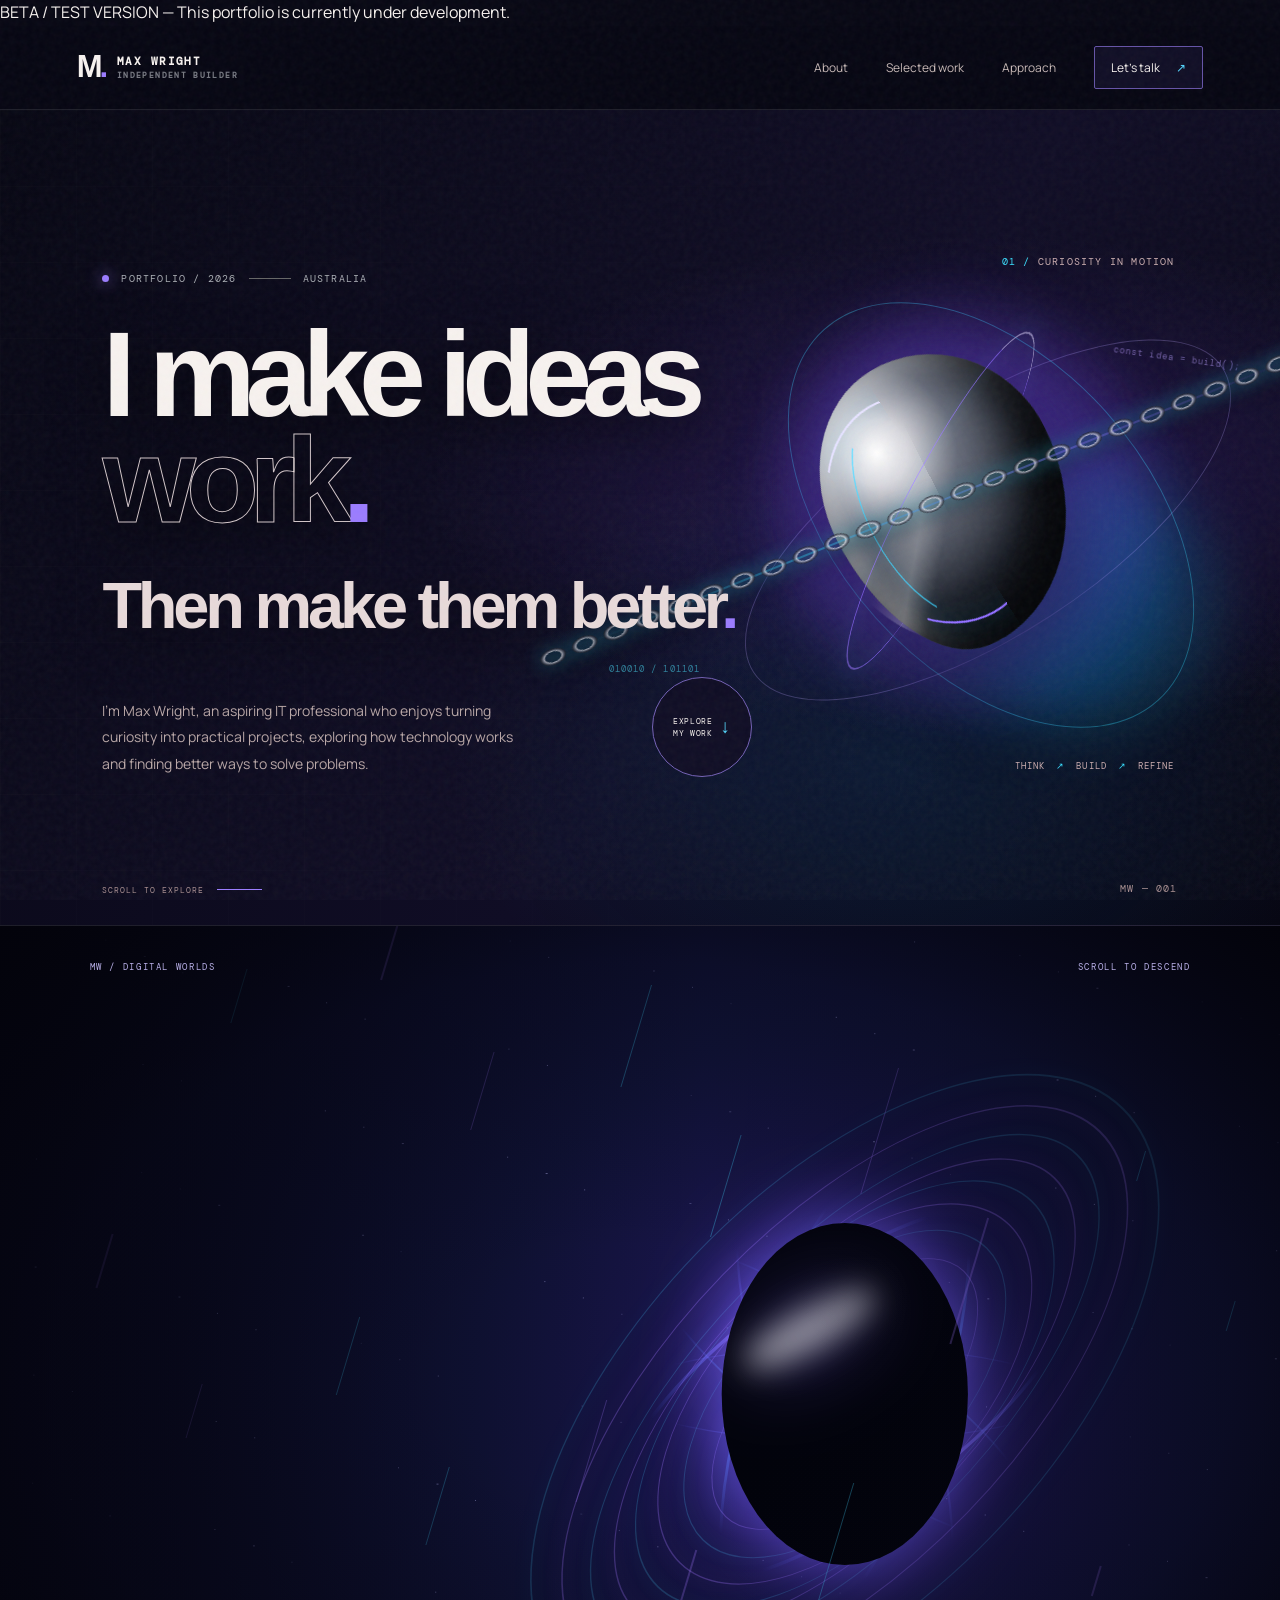
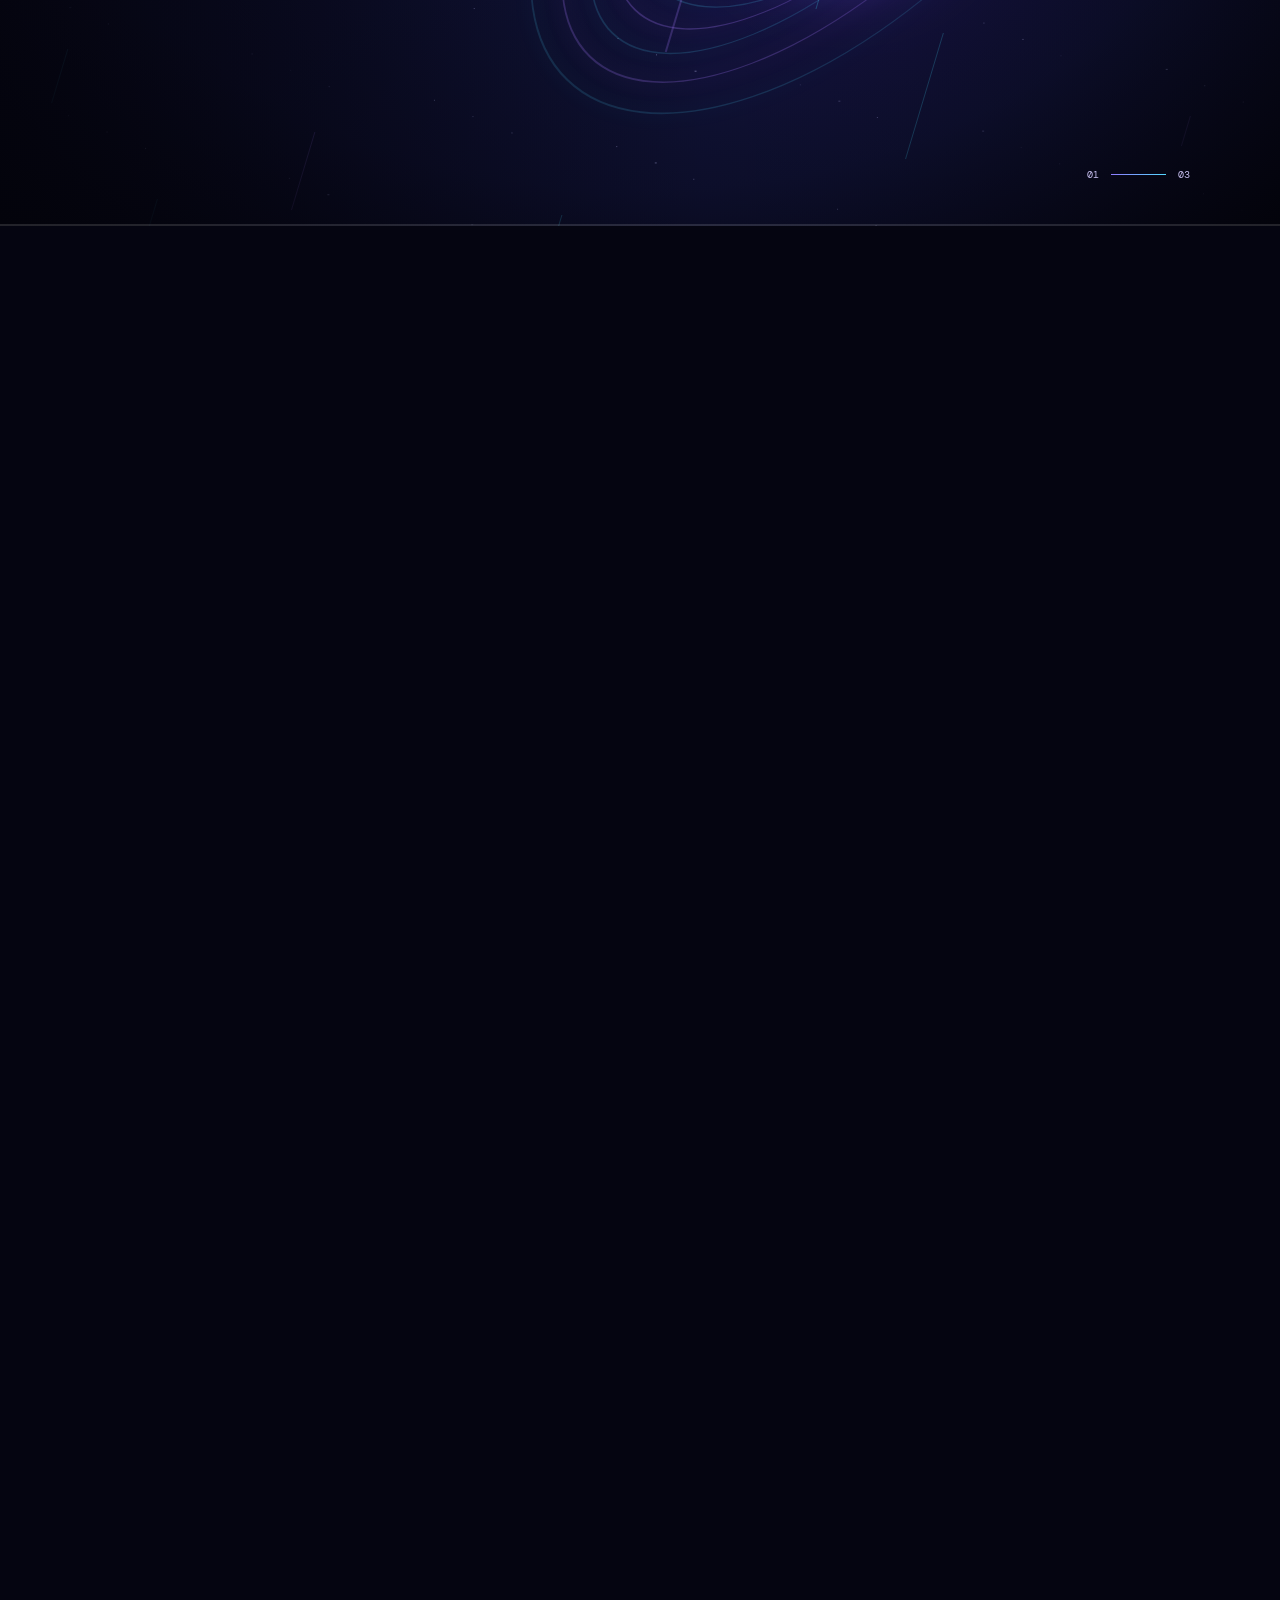
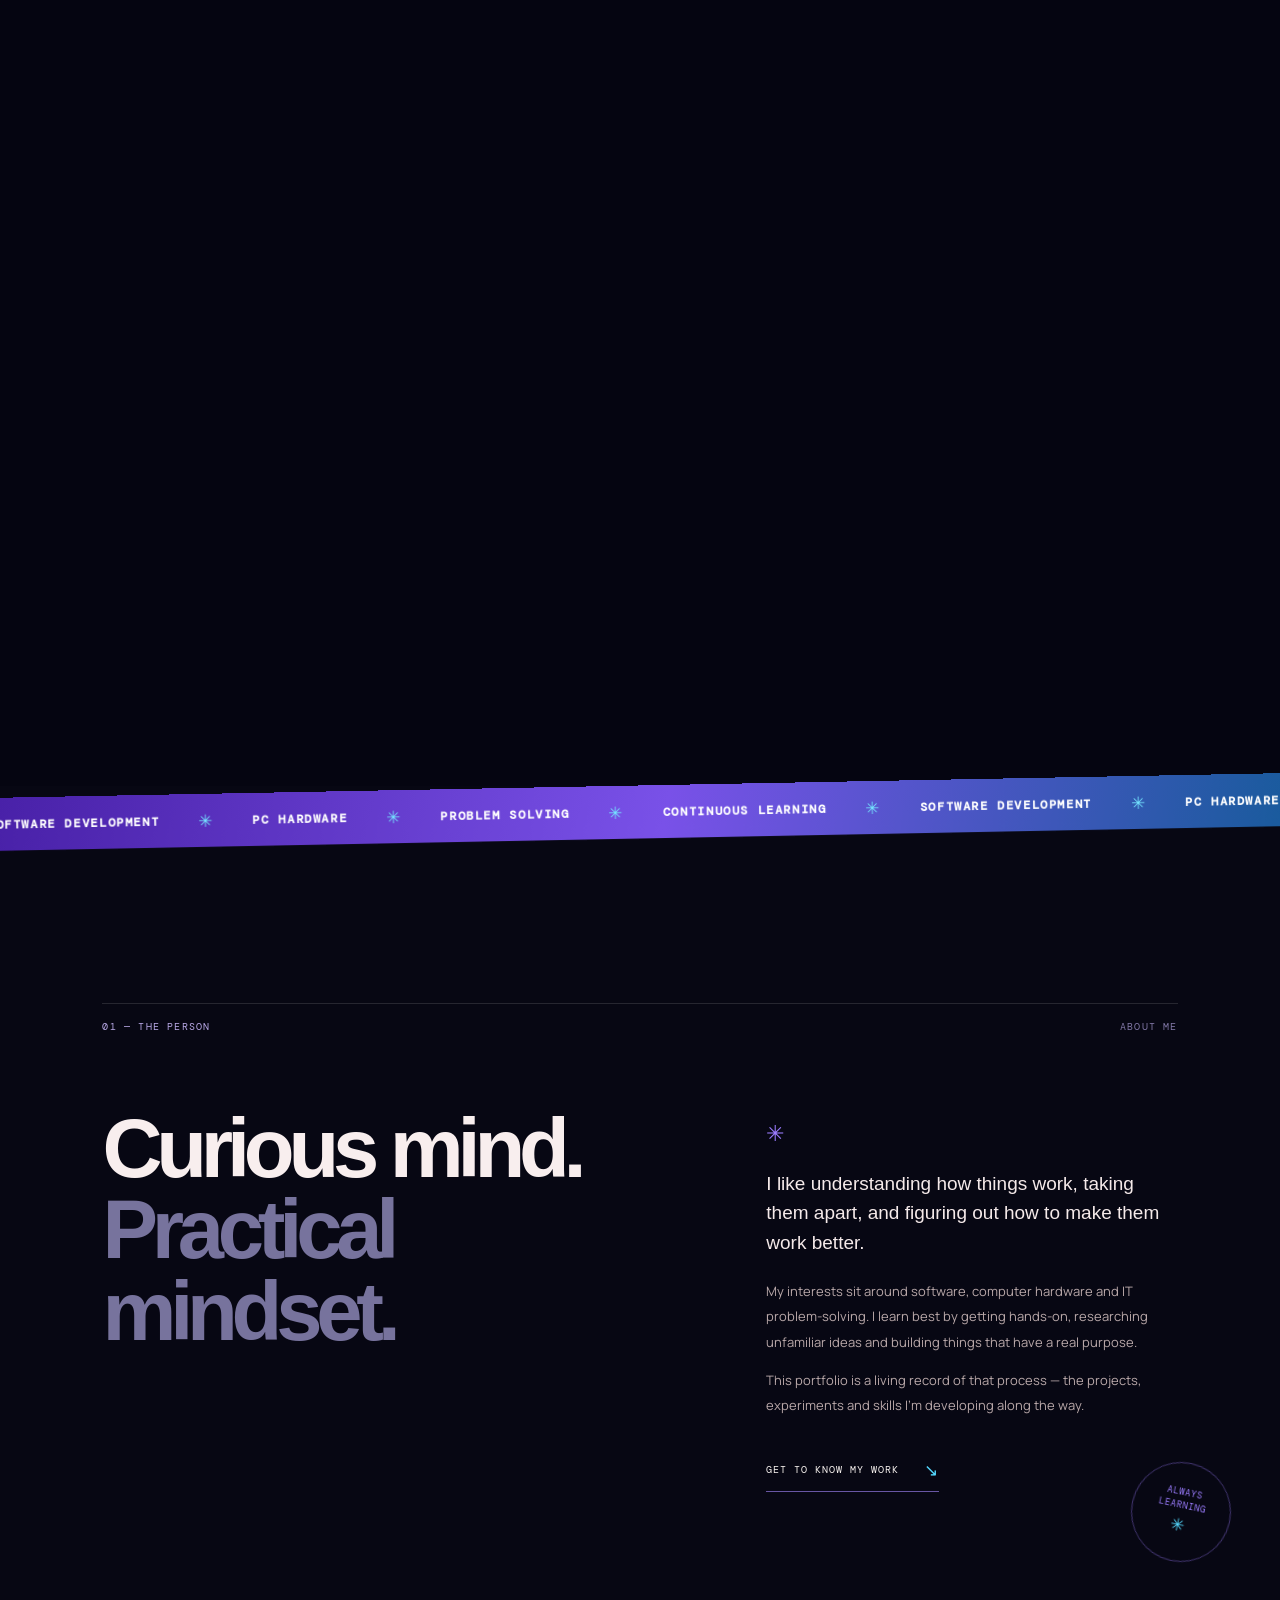
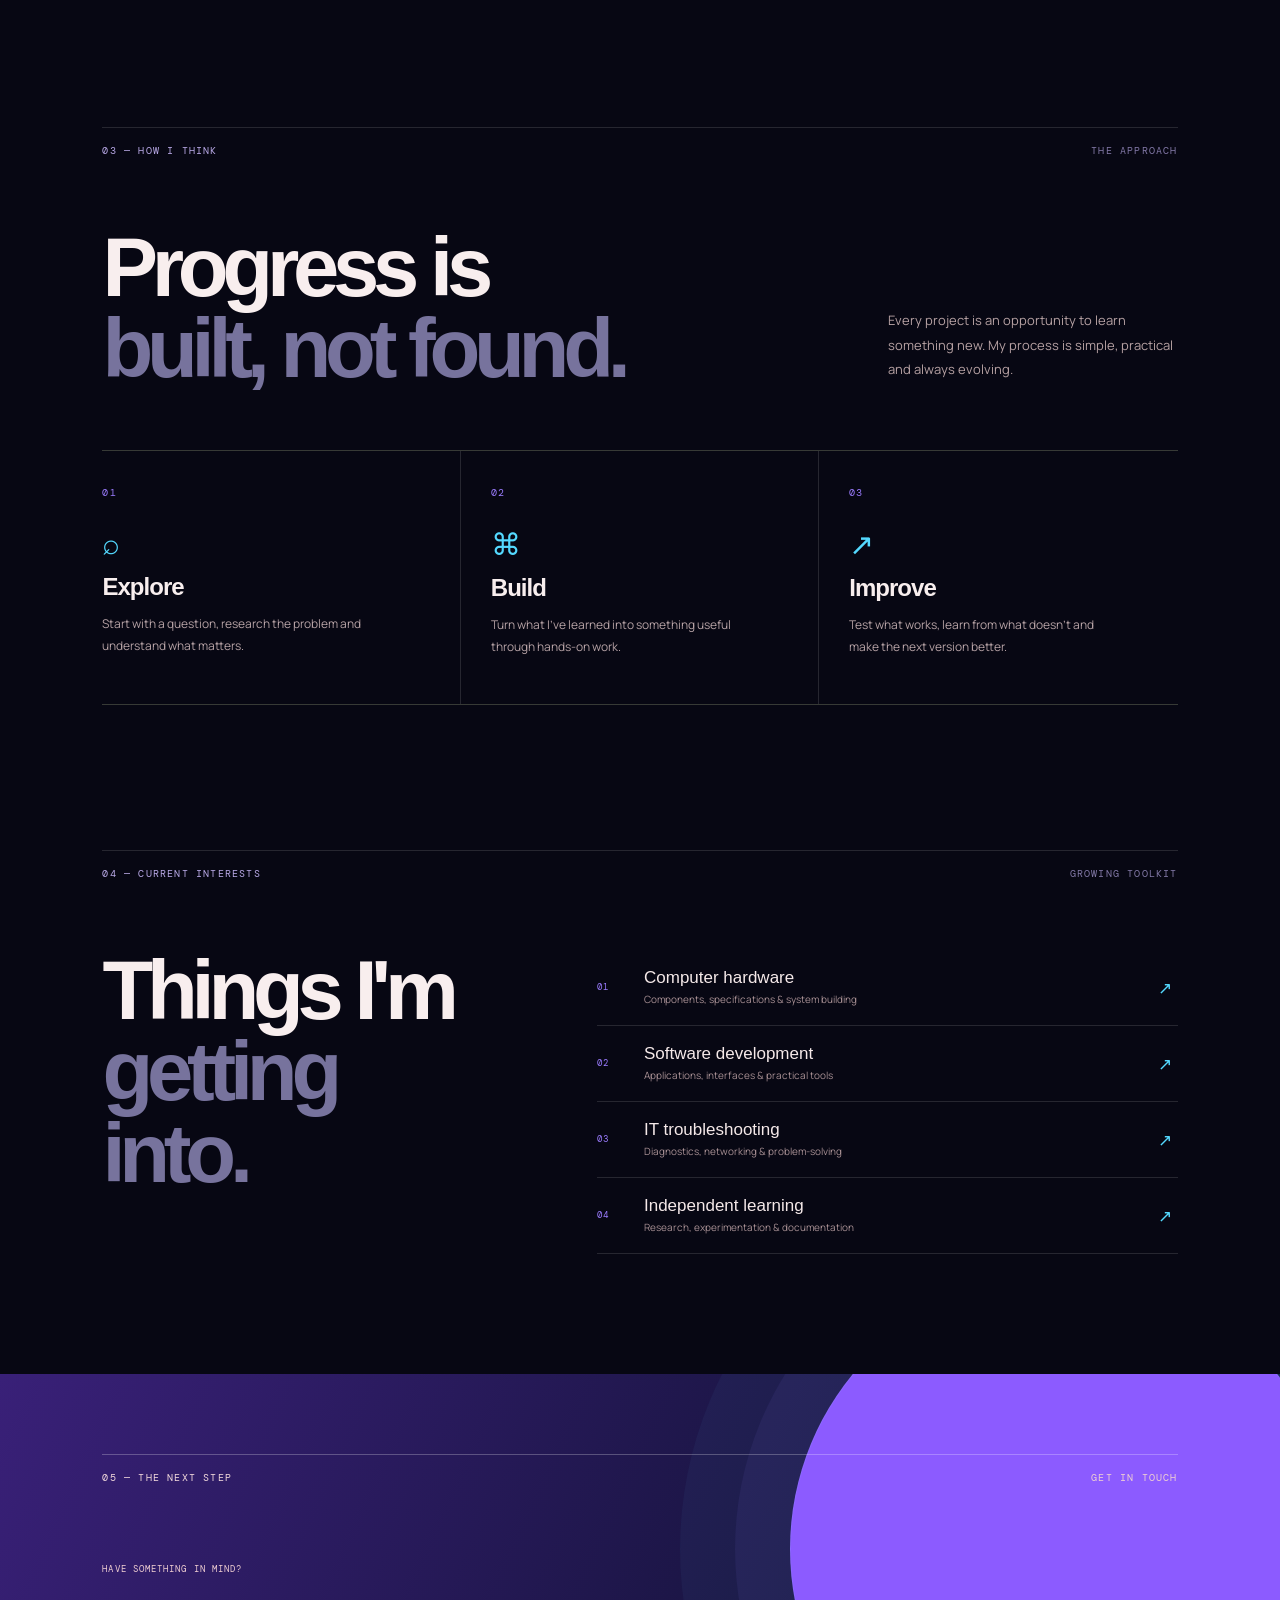
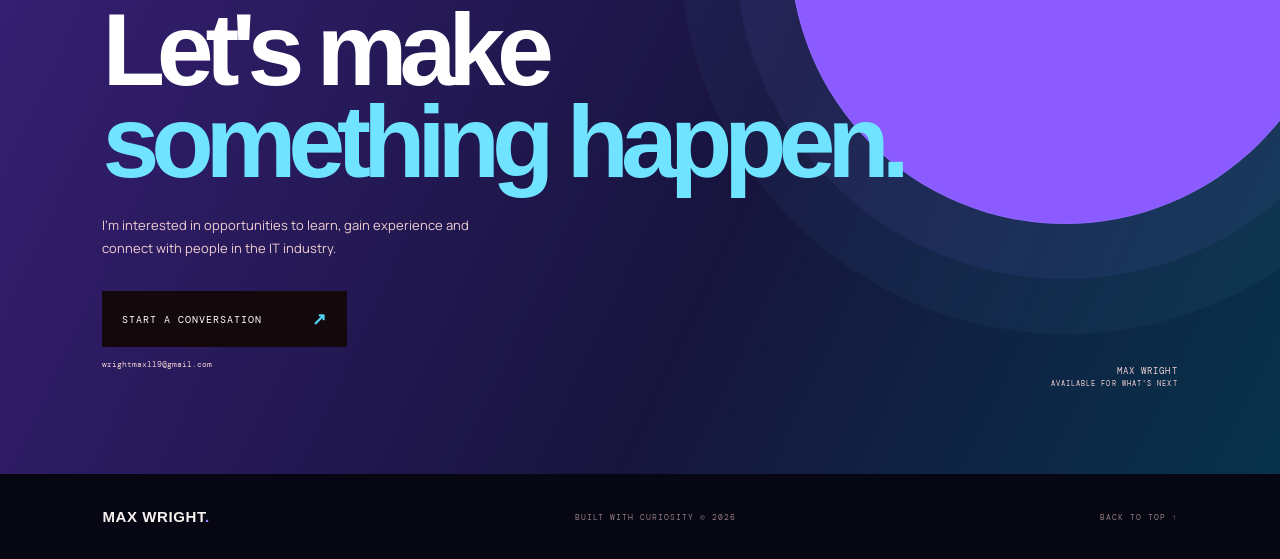
==== commit f791041d: "Upgrade portfolio cinematic project experience" ====
--- a/index.html
+++ b/index.html
@@ -12,6 +12,7 @@
   <link rel="stylesheet" href="styles.css">
 </head>
 <body>
+<div class="beta-banner" role="note">BETA / TEST VERSION — This portfolio is currently under development.</div>
   <div class="noise" aria-hidden="true"></div>
   <div class="cursor-glow" aria-hidden="true"></div>
   <div class="scroll-progress" aria-hidden="true"><span></span></div>
@@ -47,7 +48,7 @@
       <div class="hero-index">MW — 001</div>
     </section>
 
-    <section class="cinema-scroll" id="cinematic" aria-label="A cinematic scroll experience"><div class="cinema-sticky"><canvas class="cinema-canvas" id="cinemaCanvas" aria-hidden="true"></canvas><div class="cinema-vignette"></div><div class="cinema-topline"><span>MW / DIGITAL WORLDS</span><span>SCROLL TO DESCEND</span></div><div class="cinema-copy cinema-copy-one"><span class="cinema-kicker">A DIFFERENT WAY TO SEE THINGS</span><h2>Beyond<br><em>the ordinary.</em></h2><p>Curiosity has no edges. Neither should the things we build.</p></div><div class="cinema-copy cinema-copy-two"><span class="cinema-kicker">IMAGINE / EXPLORE / CREATE</span><h2>Enter the<br><em>unknown.</em></h2><p>Every idea starts somewhere. This is where mine come to life.</p></div><div class="cinema-copy cinema-copy-three"><span class="cinema-kicker">MAX WRIGHT — 2026</span><h2>Make it<br><em>real.</em></h2><p>Scroll-driven visuals. Built to move with you.</p><a href="#work">EXPLORE THE PROJECTS ↘</a></div><div class="cinema-counter"><span id="cinemaFrame">01</span><i></i><span>03</span></div><div class="cinema-scrollline"><span></span></div></div></section>
+    <section class="cinema-scroll" id="work" aria-label="A cinematic scroll experience"><div class="cinema-sticky"><canvas class="cinema-canvas" id="cinemaCanvas" aria-hidden="true"></canvas><div class="cinema-vignette"></div><div class="cinema-topline"><span>MW / DIGITAL WORLDS</span><span>SCROLL TO DESCEND</span></div><div class="cinema-copy cinema-copy-one"><span class="cinema-kicker">01 / FEATURED PROJECT</span><h2>Part<em>Pilot.</em></h2><p>PC hardware research, compatibility checks, upgrade recommendations and Australian price comparisons.</p><a href="partpilot.html">EXPLORE PROJECT ↗</a></div><div class="cinema-copy cinema-copy-two"><span class="cinema-kicker">02 / PLACEHOLDER</span><h2>Placeholder<em> 02.</em></h2><p>A reserved destination for a future project.</p></div><div class="cinema-copy cinema-copy-three"><span class="cinema-kicker">03 / PLACEHOLDER</span><h2>Placeholder<em> 03.</em></h2><p>A reserved destination for a future project.</p></div><div class="cinema-counter"><span id="cinemaFrame">01</span><i></i><span>03</span></div><div class="cinema-scrollline"><span></span></div></div></section>
 
     <section class="ticker" aria-label="Areas of interest"><div class="ticker-track"><span>SOFTWARE DEVELOPMENT</span><b>✳</b><span>PC HARDWARE</span><b>✳</b><span>PROBLEM SOLVING</span><b>✳</b><span>CONTINUOUS LEARNING</span><b>✳</b><span>SOFTWARE DEVELOPMENT</span><b>✳</b><span>PC HARDWARE</span><b>✳</b><span>PROBLEM SOLVING</span><b>✳</b><span>CONTINUOUS LEARNING</span><b>✳</b></div></section>
 
@@ -60,23 +61,7 @@
       <div class="intro-stamp" aria-hidden="true">ALWAYS<br>LEARNING<span>✳</span></div>
     </section>
 
-    <section class="work section-shell" id="work">
-      <div class="section-meta reveal"><span>02 — THE PROJECT UNIVERSE</span><span>SELECT A DESTINATION</span></div>
-      <div class="work-heading reveal"><h2 class="display-heading">Explore my<br><span class="muted-word">universe.</span></h2><p>Every project is a world of its own. Swipe left or right to travel between them.</p></div>
-      <div class="universe-shell reveal">
-        <div class="universe-topline"><span><i class="live-star"></i> PROJECT CONSTELLATION</span><span id="planetCounter">01 / 03</span></div>
-        <div class="universe-stage" id="universeStage" tabindex="0" aria-label="Swipe or use arrow keys to explore projects">
-          <div class="space-stars"></div><div class="planet-orbit orbit-a"></div><div class="planet-orbit orbit-b"></div>
-          <article class="planet-slide active" aria-hidden="false"><div class="planet-art"><div class="planet-glow"></div><div class="planet-body"><i></i><i></i><i></i></div><div class="planet-ring"></div><span class="planet-moon"></span></div><div class="planet-caption"><span>PLANET 01 · FEATURED</span><b>PARTPILOT</b><small>HARDWARE INTELLIGENCE</small></div></article>
-          <article class="planet-slide" aria-hidden="true"><div class="planet-art planet-network"><div class="planet-glow"></div><div class="planet-body"><i></i><i></i><i></i></div><div class="planet-ring"></div><span class="planet-moon"></span></div><div class="planet-caption"><span>PLANET 02 · PLANNED</span><b>NET / ORBIT</b><small>NETWORK DIAGNOSTICS</small></div></article>
-          <article class="planet-slide" aria-hidden="true"><div class="planet-art planet-flow"><div class="planet-glow"></div><div class="planet-body"><strong>⌘</strong></div><div class="planet-ring"></div><span class="planet-moon"></span></div><div class="planet-caption"><span>PLANET 03 · PLANNED</span><b>FLOW STATE</b><small>EVERYDAY AUTOMATION</small></div></article>
-          <div class="universe-coordinates"><span>SECTOR 07.24</span><span>DEEP SPACE / MW</span></div>
-        </div>
-        <div class="universe-controls"><button class="universe-arrow" id="planetPrev" aria-label="Previous project">←</button><div class="universe-dots"><button class="universe-dot active" data-go="0" aria-label="PartPilot"></button><button class="universe-dot" data-go="1" aria-label="Network diagnostics"></button><button class="universe-dot" data-go="2" aria-label="Everyday automation"></button></div><span class="swipe-hint">SWIPE TO NAVIGATE ↔</span><button class="universe-arrow" id="planetNext" aria-label="Next project">→</button></div>
-        <div class="project-detail" aria-live="polite"><div><div class="project-detail-meta"><span id="detailType">FEATURED PROJECT / 001</span><span id="detailStatus">● IN DEVELOPMENT</span></div><h3 id="detailTitle">PartPilot.</h3><p id="detailDescription">A PC research and building assistant for component research, compatibility checks, upgrade discovery and Australian price comparisons.</p><div class="project-tags" id="detailTags"><span>SOFTWARE</span><span>PC HARDWARE</span><span>RESEARCH</span></div></div><a class="project-detail-link" id="detailLink" href="partpilot.html">EXPLORE PROJECT ↗</a></div>
-      </div>
-      <p class="project-disclaimer reveal">Planned destinations are concepts for future projects, not completed work. New planets will appear as projects take shape.</p>
-    </section>
+    
 
     <section class="approach section-shell" id="approach">
       <div class="section-meta reveal"><span>03 — HOW I THINK</span><span>THE APPROACH</span></div>
@@ -95,7 +80,7 @@
 
     <section class="contact section-shell" id="contact">
       <div class="contact-orb"></div><div class="section-meta reveal"><span>05 — THE NEXT STEP</span><span>GET IN TOUCH</span></div>
-      <div class="contact-content reveal"><span class="contact-kicker">HAVE SOMETHING IN MIND?</span><h2>Let's make<br><span>something happen.</span></h2><p>I'm interested in opportunities to learn, gain experience and connect with people in the IT industry.</p><a class="contact-button" href="mailto:YOUR_EMAIL@example.com">START A CONVERSATION <b>↗</b></a><small>Replace the example email address with your preferred contact email before sharing.</small></div>
+      <div class="contact-content reveal"><span class="contact-kicker">HAVE SOMETHING IN MIND?</span><h2>Let's make<br><span>something happen.</span></h2><p>I'm interested in opportunities to learn, gain experience and connect with people in the IT industry.</p><a class="contact-button" href="mailto:wrightmax119@gmail.com">START A CONVERSATION <b>↗</b></a><small>wrightmax119@gmail.com</small></div>
       <div class="contact-side">MAX WRIGHT<br><span>AVAILABLE FOR WHAT'S NEXT</span></div>
     </section>
   </main>
--- a/styles.css
+++ b/styles.css
@@ -350,3 +350,63 @@
  filter:drop-shadow(0 0 8px #31d8ff);transform:rotate(-17deg);opacity:.65;
 }
 @media(max-width:700px){.hero-art::before{top:48%;opacity:.5}.project-page .project-hero-art:after{opacity:.35}}
+
+/* PURPLE BLUE CINEMATIC PALETTE */
+:root{--lime:#9b7cff;--blue:#54d9ff;--bg:#070713;--panel:#111126;--line:rgba(210,210,255,.16)}
+body{background:#070713}::selection{background:#855cff;color:white}
+.cursor-glow{background:radial-gradient(circle,rgba(129,83,255,.2),rgba(48,190,255,.1) 36%,transparent 70%)}
+.scroll-progress span{background:linear-gradient(90deg,#7a42ff,#38dfff,#b99aff);box-shadow:0 0 18px #7a42ff88}
+.header{background:rgba(7,7,19,.82)}.brand-symbol span,.footer-brand span,.hero-period{color:#9b7cff}
+.nav>a:hover,.footer a:hover{color:#54d9ff}.nav-cta{border-color:#6553a7;background:#100e25}.nav-cta span{color:#54d9ff}
+.hero{background:radial-gradient(ellipse at 77% 46%,#4c2b9c55,transparent 40%),radial-gradient(ellipse at 70% 80%,#075a8b30,transparent 35%),linear-gradient(125deg,#070713,#100d25 58%,#070713)}
+.eyebrow-dot{background:#9b7cff;box-shadow:0 0 15px #9b7cff}.round-link{border-color:#7562b7;background:#100e25}.round-link b{color:#54d9ff}.round-link:hover{background:#8c5bff;border-color:#8c5bff}
+.hero-art .halo-one{background:#855cff45}.hero-art .halo-two{background:#00c8ff42}.sculpture-core{box-shadow:inset -25px -28px 45px #050608,inset 15px 10px 30px #fff8,0 0 90px #855cff66}
+.sculpture-ring{filter:drop-shadow(0 0 12px #54d9ffbb);border-top-color:#e9e5ff;border-bottom-color:#987aff}.ring-two{border-top-color:#54d9ff;border-bottom-color:#54d9ff}.ring-three{border-left-color:#9b7cff;border-right-color:#9b7cff}
+.art-halo.halo-one{background:#855cff44}.art-halo.halo-two{background:#16caff35}.orbital{border-color:#bca8ff44}.orbital-two{border-color:#54d9ff55}
+.art-label i,.label-top span{color:#54d9ff}.floating-code{color:#b8a3ff}.code-two{color:#65dfff}.hero-scroll i{background:#9b7cff}
+.ticker{background:linear-gradient(100deg,#4820a7,#7951e8 52%,#185b9c);color:#fff}.ticker-track b{color:#75e5ff}
+.section-meta{border-color:#ffffff20;color:#b9a9e7}.section-meta span:last-child{color:#8278a7}.muted-word{color:#77739d}.tiny-cross{color:#9b7cff}
+.underlined-link{border-color:#6856a4}.underlined-link span{color:#54d9ff}.intro-stamp{border-color:#9b7cff66;color:#9b7cff}.intro-stamp span{color:#54d9ff}
+.universe-shell{border-color:#51418b;background:radial-gradient(ellipse at 50% 35%,#26205b,#100f29 52%,#070713);box-shadow:0 30px 100px #000b,0 0 70px #7951e822}
+.universe-stage{background:radial-gradient(ellipse at 50% 50%,#24235b,#10102b 55%,#070713)}.planet-orbit{border-color:#b5a2ff44}.orbit-b{border-color:#54d9ff55}
+.planet-slide:nth-child(1) .planet-body{background:radial-gradient(circle at 30% 25%,#fff 0,#9c80ff 22%,#44308e 55%,#101027 82%)}
+.planet-slide:nth-child(2) .planet-body{background:radial-gradient(circle at 30% 25%,#c6f8ff 0,#26c4ed 22%,#174a83 58%,#07121b 82%)}
+.planet-slide:nth-child(3) .planet-body{background:radial-gradient(circle at 30% 25%,#fff 0,#a9a3ff 18%,#514b91 50%,#09090d 82%)}
+.planet-caption span{color:#54d9ff}.universe-arrow{border-color:#6654a7}.universe-arrow:hover{background:#7652e8;border-color:#7652e8}.universe-dot.active{background:#9b7cff;box-shadow:0 0 14px #9b7cff}
+.project-detail{background:#0d0d22;border-color:#51418b}.project-detail-meta span:last-child{color:#72ddff}.project-tags span{border-color:#51418b}
+.project-detail-link{border-color:#6b54c1;background:linear-gradient(110deg,#42268b88,#0e365288)}.project-detail-link:hover{background:#6845d8}
+.step-number,.toolkit-list>div>span{color:#9b7cff}.step-icon,.toolkit-list i{color:#54d9ff}.step-line{background:#9b7cff}
+.contact{background:linear-gradient(115deg,#392078,#17143e 58%,#07334a)}.contact-content h2 span{color:#6fe3ff}.contact-button b{color:#54d9ff}.contact-orb{background:#8c5bff}
+.project-page{--pp-bg:#080817;--pp-panel:#13132d;--pp-line:#40366e;background:radial-gradient(ellipse at 78% 8%,#5031a655,transparent 34%),radial-gradient(ellipse at 12% 38%,#07507938,transparent 32%),var(--pp-bg)}
+.project-page .ambient-one{background:#8c5bff}.project-page .ambient-two{background:#24cfff}.project-page .site-header{background:#080817df}
+.project-page .brand-mark{border-color:#9b7cff;color:#c7b7ff;box-shadow:0 0 22px #9b7cff30}.project-page .nav-contact{border-color:#6654a7}
+.project-kicker,.section-index{color:#5cddff}.gradient-text{background:linear-gradient(100deg,#bba5ff,#8c5bff 48%,#50dfff);-webkit-background-clip:text;background-clip:text;color:transparent}
+.button-primary{background:linear-gradient(110deg,#6036c9,#8b5cff);box-shadow:0 10px 30px #7045e844}.button-primary:hover{box-shadow:0 16px 40px #7045e866}
+.art-window{border-color:#6250a5;background:linear-gradient(145deg,#24184e,#0c1527);box-shadow:0 35px 90px #000b,0 0 55px #7045e822}
+.window-bar>span{background:#9b7cff}.mock-sidebar{border-color:#40366e}.mock-sidebar i:first-child{background:#9b7cff}
+.mock-stats b{border-color:#493d79;background:linear-gradient(145deg,#30245e,#15152a)}
+.screen-card{border-color:#40366e;background:#14142b}.screen-card:hover,.feature-card:hover{border-color:#9b7cff}
+.feature-card{border-color:#40366e;background:linear-gradient(145deg,#211b45,#100f23)}.feature-card:hover{background:linear-gradient(145deg,#30245e,#14132c)}
+.feature-icon{background:#9b7cff25;color:#5cddff}.workflow-list,.workflow-step{border-color:#40366e}.workflow-step:before{color:#5cddff}
+.database-panel{border-color:#493d79;background:#171632}.database-numbers strong{color:#5cddff}
+.contact-panel{border-color:#7460c0;background:linear-gradient(110deg,#3b247a,#20194e 65%,#103c55)}
+.hero-art::before{filter:drop-shadow(0 0 9px #54d9ffbb) drop-shadow(0 5px 8px #000)}
+.hero-art::after{background:linear-gradient(90deg,transparent,#54d9ff,#9b7cff,transparent);box-shadow:0 0 18px #54d9ff}
+.project-page .project-hero-art:after{filter:drop-shadow(0 0 8px #54d9ff)}
+@media(max-width:700px){.hero{background:radial-gradient(ellipse at 75% 48%,#4e2b9c66,transparent 52%),linear-gradient(145deg,#070713,#15102e)}.project-page .nav{background:#100f27;border-color:#40366e}}
+/* SCROLL-SCRUBBED CINEMATIC SEQUENCE */
+.cinema-scroll{height:340vh;position:relative;background:#050511;isolation:isolate}
+.cinema-sticky{height:100svh;min-height:560px;position:sticky;top:0;overflow:hidden;background:radial-gradient(ellipse at 50% 50%,#15113a,#050511 75%)}
+.cinema-canvas{position:absolute;inset:0;width:100%;height:100%;display:block}
+.cinema-vignette{position:absolute;inset:0;pointer-events:none;background:radial-gradient(ellipse at 50% 50%,transparent 20%,#05051155 65%,#03030b 100%),linear-gradient(90deg,#050511bb,transparent 55%,#05051155)}
+.cinema-topline{position:absolute;top:35px;left:7vw;right:7vw;display:flex;justify-content:space-between;color:#b9b0e8;font:9px var(--mono);letter-spacing:.18em}
+.cinema-copy{position:absolute;left:10vw;top:50%;width:min(600px,70vw);transform:translateY(-40%);opacity:0;pointer-events:none}
+.cinema-copy h2{font:700 clamp(58px,9vw,132px)/.86 var(--display);letter-spacing:-.09em;margin:22px 0;color:#fff;text-shadow:0 12px 70px #050511}
+.cinema-copy h2 em{font-style:normal;color:transparent;-webkit-text-stroke:1px #c4b4ff}
+.cinema-copy p{font-size:13px;color:#c1bce0;max-width:340px;line-height:1.9}.cinema-kicker{font:10px var(--mono);letter-spacing:.2em;color:#74dfff}
+.cinema-copy-three a{display:inline-block;margin-top:22px;padding:14px 18px;border:1px solid #8f7cff;color:#fff;font:9px var(--mono);letter-spacing:.12em}
+.cinema-counter{position:absolute;right:7vw;bottom:45px;display:flex;align-items:center;gap:12px;color:#c9c1f2;font:10px var(--mono)}
+.cinema-counter i{height:1px;width:55px;background:linear-gradient(90deg,#8f7cff,#54d9ff)}
+.cinema-scrollline{position:absolute;bottom:0;left:0;right:0;height:2px;background:#ffffff20}.cinema-scrollline span{display:block;width:0;height:100%;background:linear-gradient(90deg,#855cff,#54d9ff);box-shadow:0 0 14px #54d9ff}
+@media(max-width:700px){.cinema-scroll{height:300vh}.cinema-topline{top:22px;left:6vw;right:6vw;font-size:7px}.cinema-copy{left:7vw;width:86vw}.cinema-copy h2{font-size:clamp(54px,15vw,90px)}.cinema-copy p{font-size:11px;max-width:270px}.cinema-counter{bottom:25px;right:7vw}}
+@media(prefers-reduced-motion:reduce){.cinema-scroll{height:auto}.cinema-sticky{position:relative}.cinema-copy{opacity:1;position:relative;top:auto;left:auto;transform:none;padding:30px 8vw}.cinema-copy:not(.cinema-copy-one){display:none}}
